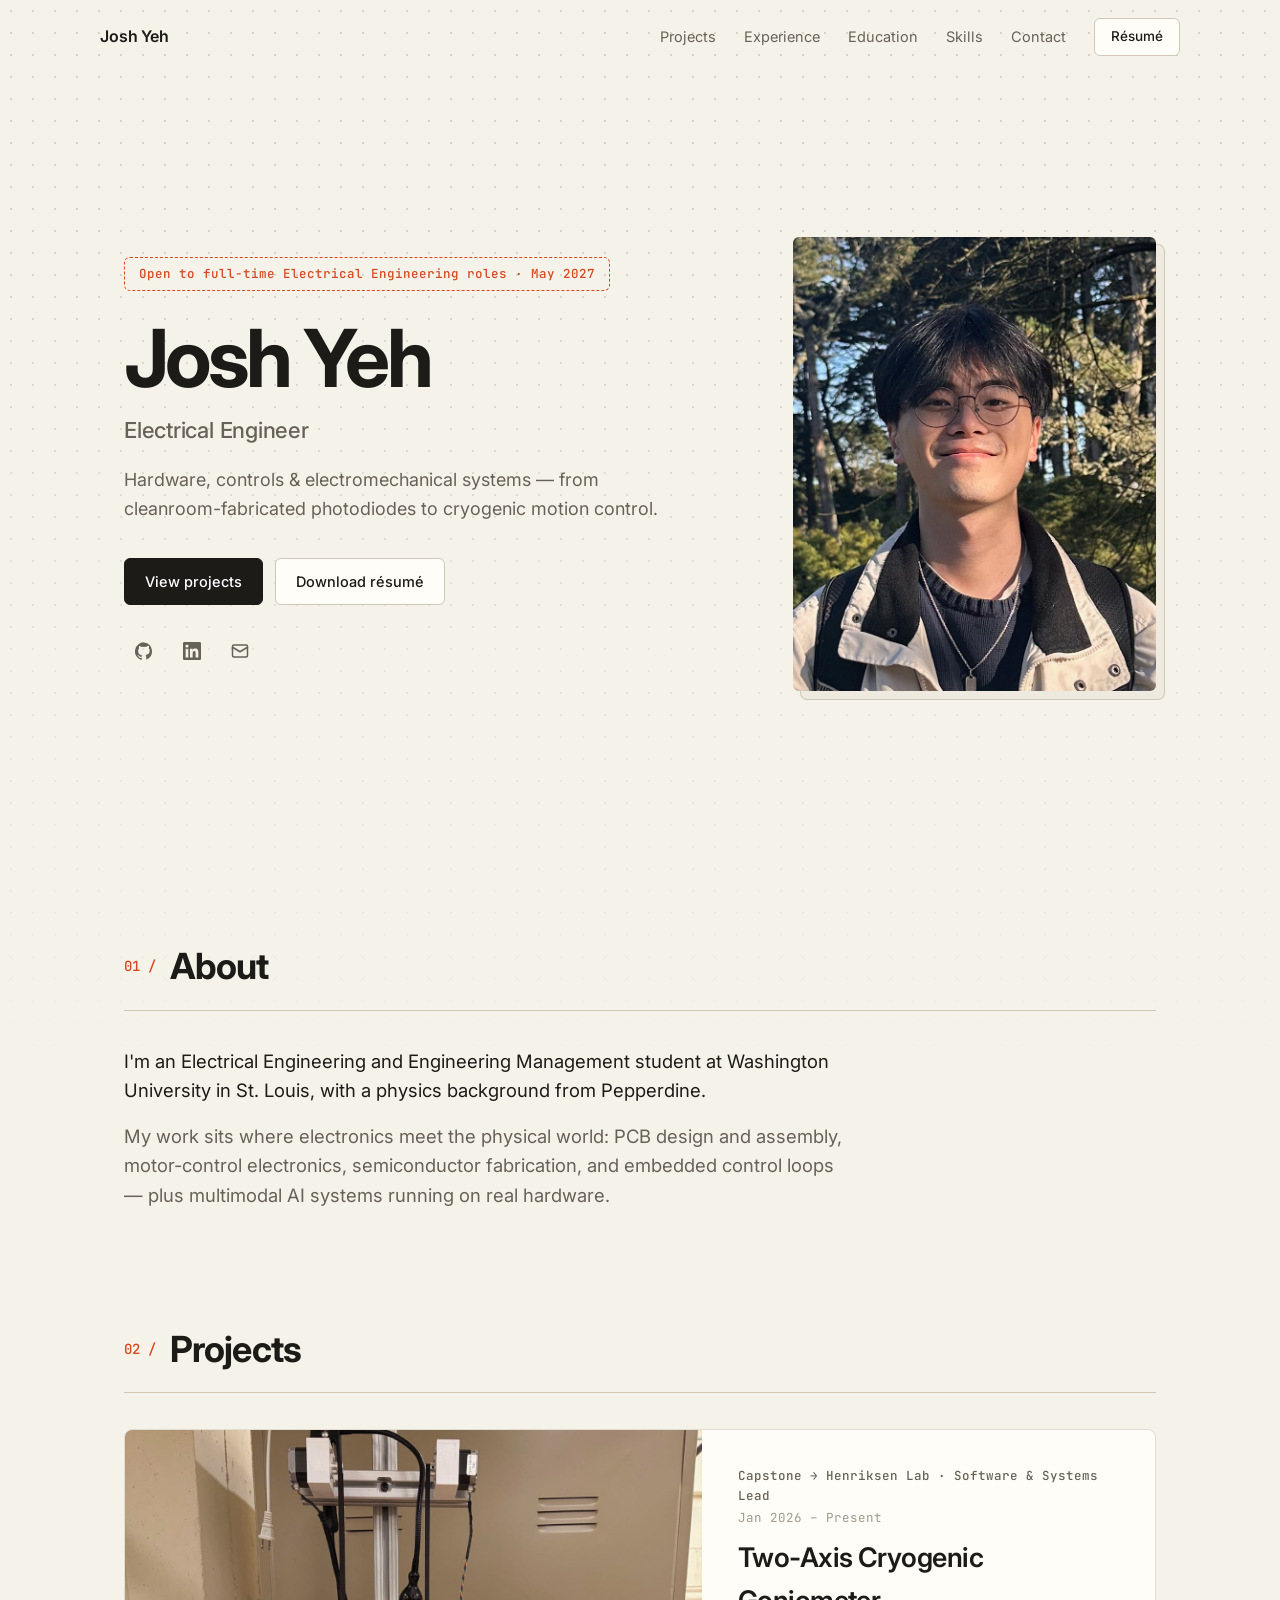
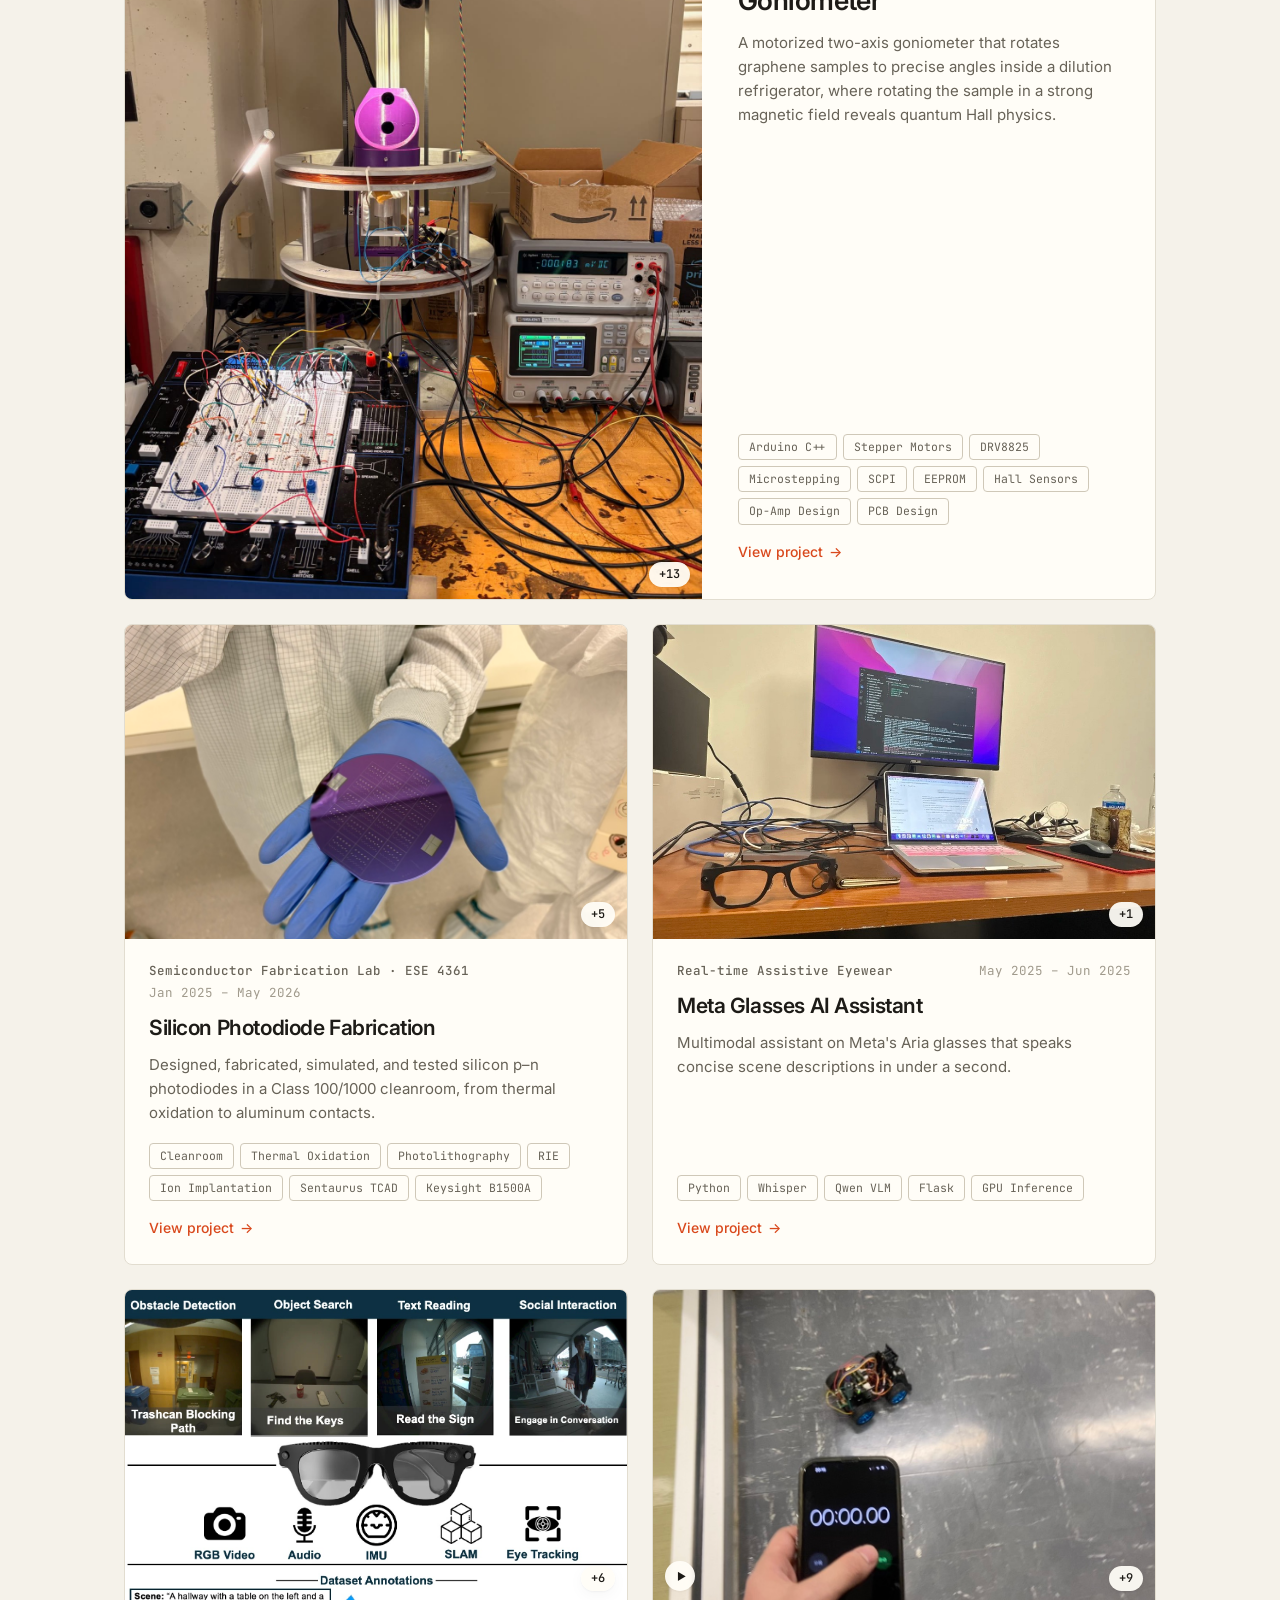
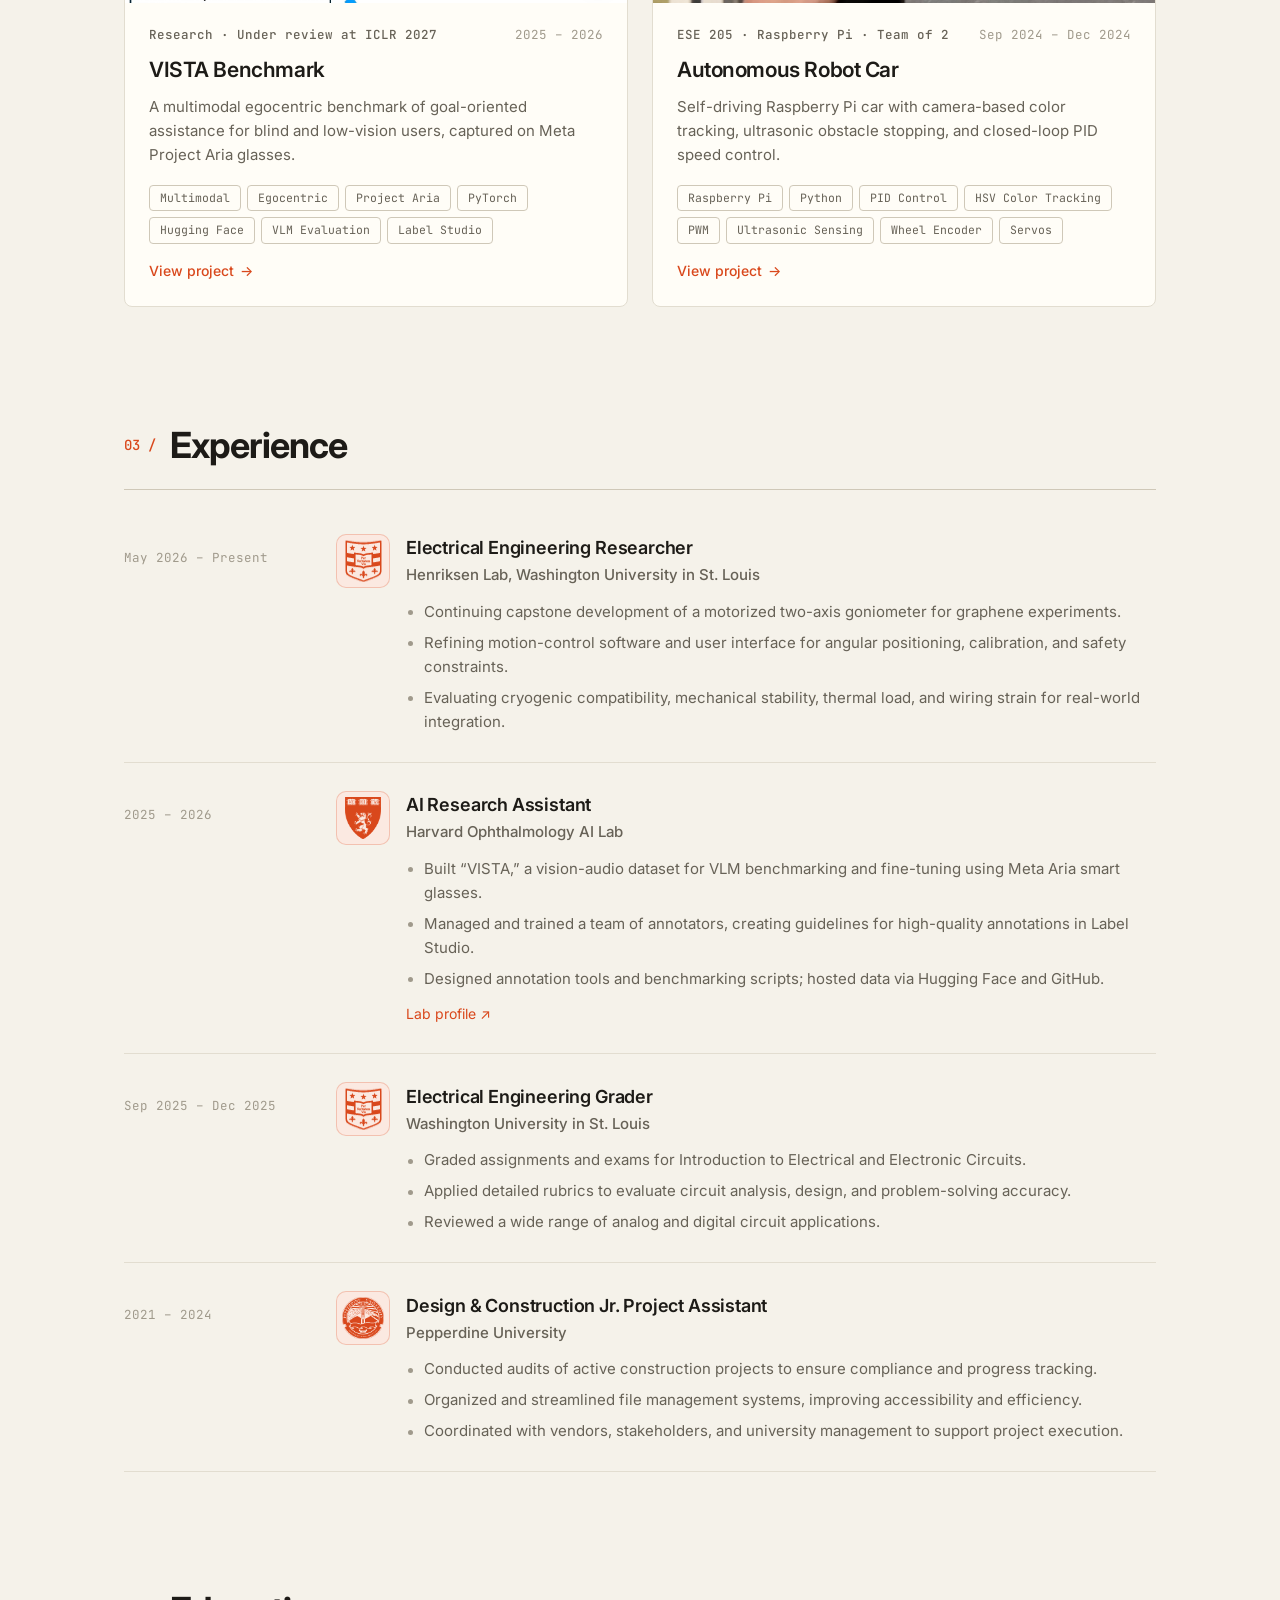
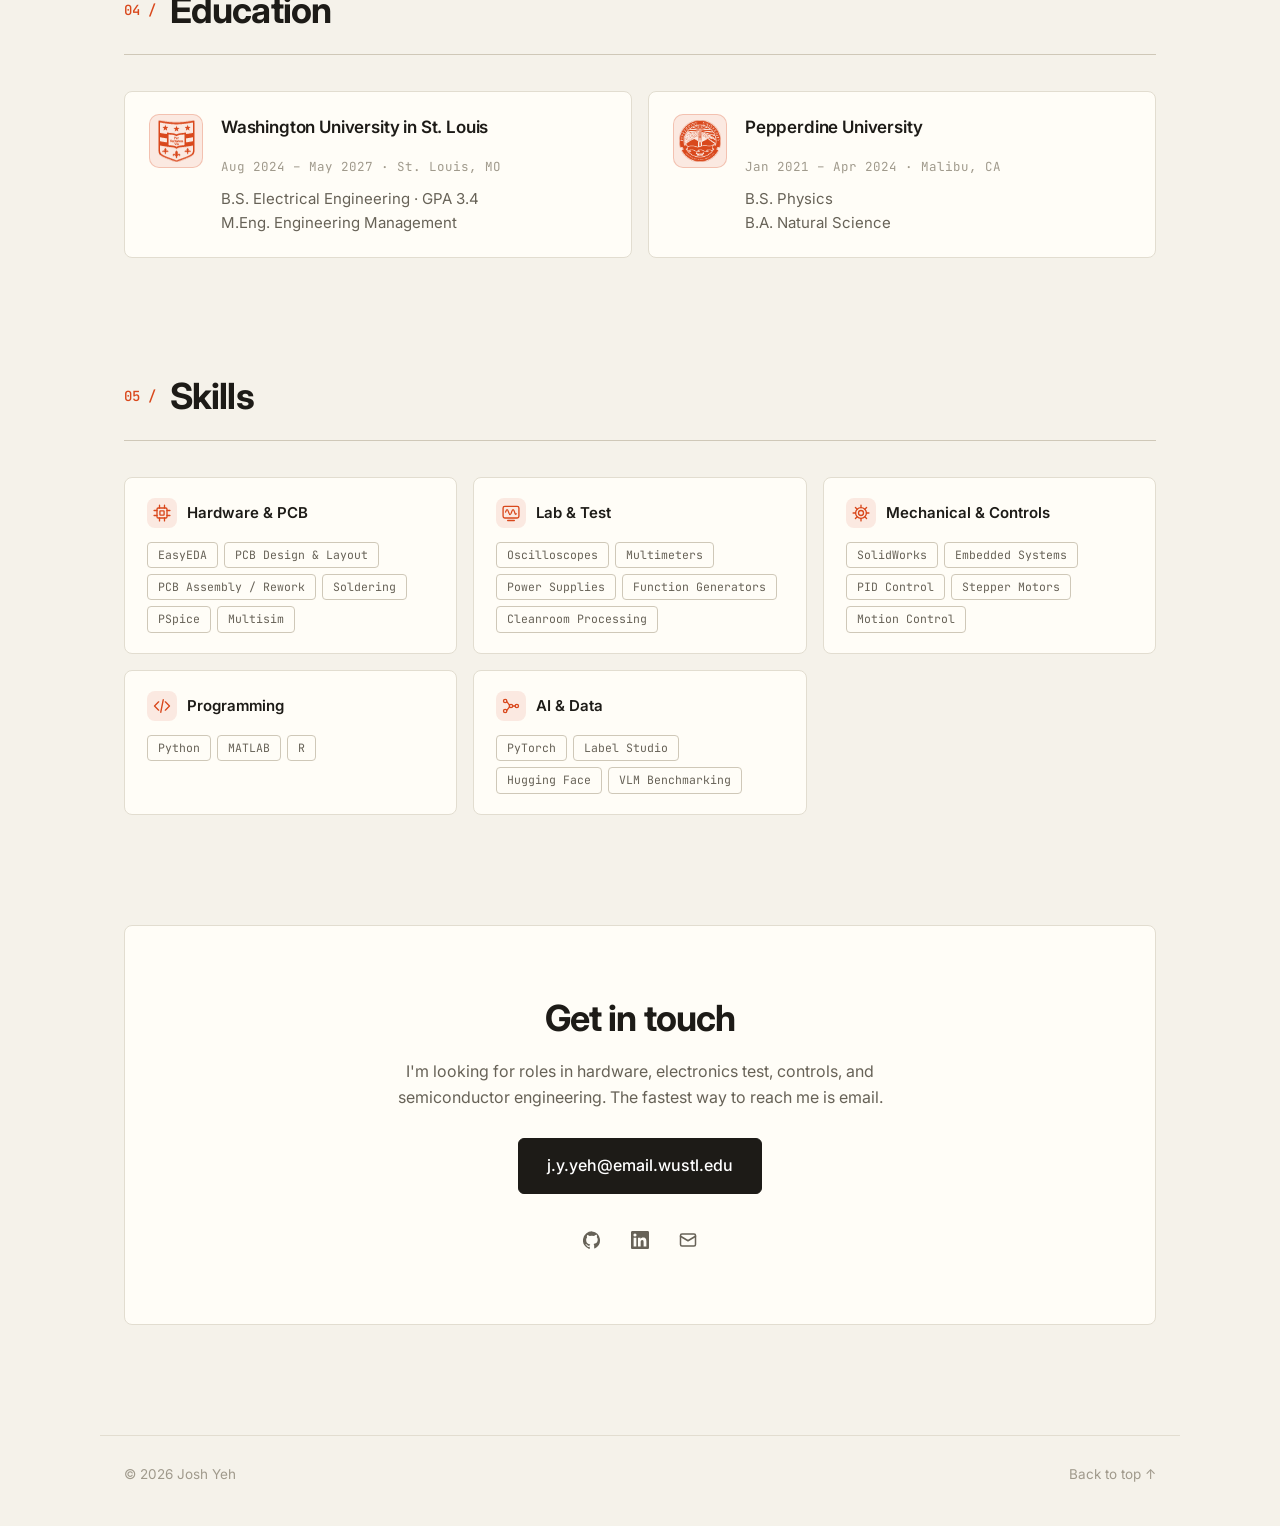
==== index.html @ 66f96932 "Use real university logos recolored to theme; Education above Skills Co-Authored-By: Claude Opus 5.5" ====
<!DOCTYPE html>
<html lang="en">
<head>
  <meta charset="UTF-8" />
  <meta name="viewport" content="width=device-width, initial-scale=1.0" />
  <title>Josh Yeh — Electrical Engineer</title>
  <meta name="description" content="Portfolio of Josh Yeh, Electrical Engineering student at WashU — PCB design, motion control, semiconductor fabrication, and embedded systems." />
  <meta property="og:title" content="Josh Yeh — Electrical Engineer" />
  <meta property="og:description" content="Hardware, controls & electromechanical systems portfolio." />
  <meta property="og:type" content="website" />
  <link rel="icon" href="data:image/svg+xml,<svg xmlns='http://www.w3.org/2000/svg' viewBox='0 0 32 32'><circle cx='16' cy='16' r='16' fill='%23d9481c'/><text x='16' y='21' font-family='Helvetica,Arial,sans-serif' font-size='13' font-weight='700' fill='white' text-anchor='middle'>JY</text></svg>" />
  <link rel="preconnect" href="https://fonts.googleapis.com" />
  <link rel="preconnect" href="https://fonts.gstatic.com" crossorigin />
  <link href="https://fonts.googleapis.com/css2?family=Inter:wght@400;500;600;700&family=JetBrains+Mono:wght@400;500&display=swap" rel="stylesheet" />
  <link rel="stylesheet" href="styles.css" />
  <link rel="stylesheet" href="themes.css" />
</head>
<body>
  <header class="nav" id="nav">
    <a href="#top" class="nav-logo">Josh Yeh</a>
    <nav class="nav-links">
      <a href="#projects">Projects</a>
      <a href="#experience">Experience</a>
      <a href="#education">Education</a>
      <a href="#skills">Skills</a>
      <a href="#contact">Contact</a>
      <a class="btn btn-sm" id="nav-resume" href="#" target="_blank" rel="noopener">Résumé</a>
    </nav>
  </header>

  <main id="top">
    <!-- HERO -->
    <section class="hero">
      <div class="hero-text reveal">
        <p class="eyebrow">Open to full-time Electrical Engineering roles · May 2027</p>
        <h1 id="hero-name"></h1>
        <p class="hero-role" id="hero-role"></p>
        <p class="hero-tagline" id="hero-tagline"></p>
        <div class="hero-cta">
          <a href="#projects" class="btn btn-primary">View projects</a>
          <a href="#" class="btn" id="hero-resume" target="_blank" rel="noopener">Download résumé</a>
        </div>
        <div class="hero-social" id="hero-social"></div>
      </div>
      <div class="hero-visual reveal">
        <div class="photo-frame" id="photo-frame"></div>
      </div>
    </section>

    <!-- ABOUT -->
    <section class="section" id="about">
      <div class="section-head reveal">
        <h2>About</h2>
      </div>
      <div class="about-body reveal" id="about-body"></div>
    </section>

    <!-- PROJECTS -->
    <section class="section" id="projects">
      <div class="section-head reveal">
        <h2>Projects</h2>
      </div>
      <div class="project-grid" id="project-grid"></div>
    </section>

    <!-- EXPERIENCE -->
    <section class="section" id="experience">
      <div class="section-head reveal">
        <h2>Experience</h2>
      </div>
      <ol class="timeline" id="timeline"></ol>
    </section>

    <!-- EDUCATION -->
    <section class="section" id="education">
      <div class="section-head reveal">
        <h2>Education</h2>
      </div>
      <div class="edu" id="edu"></div>
    </section>

    <!-- SKILLS -->
    <section class="section" id="skills">
      <div class="section-head reveal">
        <h2>Skills</h2>
      </div>
      <div class="skills-grid" id="skills-grid"></div>
    </section>

    <!-- CONTACT -->
    <section class="section contact" id="contact">
      <div class="contact-card reveal">
        <h2>Get in touch</h2>
        <p>I'm looking for roles in hardware, electronics test, controls, and semiconductor engineering. The fastest way to reach me is email.</p>
        <a class="btn btn-primary btn-lg" id="contact-email" href="#"></a>
        <div class="hero-social center" id="contact-social"></div>
      </div>
    </section>
  </main>

  <footer class="footer">
    <span>© <span id="year"></span> Josh Yeh</span>
    <a href="#top">Back to top ↑</a>
  </footer>

  <script src="data.js"></script>
  <script src="common.js"></script>
  <script src="main.js"></script>
</body>
</html>
---- styles.css ----
:root {
  --bg: #fafaf9;
  --surface: #ffffff;
  --surface-2: #f4f4f3;
  --border: #e7e5e4;
  --border-strong: #d6d3d1;
  --text: #1c1917;
  --muted: #6b6560;
  --faint: #a8a29e;
  --accent: #1d4ed8;
  --accent-soft: #eef2ff;
  --radius: 16px;
  --maxw: 1080px;
  --shadow: 0 1px 2px rgba(28, 25, 23, 0.04), 0 4px 16px rgba(28, 25, 23, 0.04);
  --shadow-lg: 0 2px 4px rgba(28, 25, 23, 0.04), 0 16px 40px rgba(28, 25, 23, 0.08);
  --sans: "Inter", system-ui, -apple-system, "Segoe UI", Roboto, sans-serif;
  --mono: "JetBrains Mono", ui-monospace, SFMono-Regular, Menlo, monospace;
  --nav-bg: rgba(250, 250, 249, 0.85);
  --chip-bg: rgba(255, 255, 255, 0.92);
  --chip-hover: #fff;
  --primary-bg: var(--text);
  --primary-text: #fff;
  --primary-hover: #000;
}

* { box-sizing: border-box; margin: 0; padding: 0; }
html { scroll-behavior: smooth; scroll-padding-top: 80px; }
body {
  font-family: var(--sans);
  background: var(--bg);
  color: var(--text);
  line-height: 1.6;
  -webkit-font-smoothing: antialiased;
  overflow-x: hidden;
}
a { color: inherit; text-decoration: none; }
img, video { display: block; max-width: 100%; }

/* ---------- nav ---------- */
.nav {
  position: fixed; top: 0; left: 0; right: 0; z-index: 50;
  display: flex; align-items: center; justify-content: space-between;
  padding: 18px max(24px, calc((100vw - var(--maxw)) / 2));
  transition: background .3s, border-color .3s, padding .3s;
  border-bottom: 1px solid transparent;
}
.nav.scrolled {
  background: var(--nav-bg);
  backdrop-filter: saturate(180%) blur(12px);
  -webkit-backdrop-filter: saturate(180%) blur(12px);
  border-bottom-color: var(--border);
  padding-top: 12px; padding-bottom: 12px;
}
.nav-logo { font-weight: 600; font-size: 16px; letter-spacing: -0.01em; }
.nav-links { display: flex; align-items: center; gap: 28px; font-size: 14.5px; }
.nav-links a:not(.btn) { color: var(--muted); transition: color .2s; }
.nav-links a:not(.btn):hover { color: var(--text); }

/* ---------- buttons ---------- */
.btn {
  display: inline-flex; align-items: center; gap: 8px;
  padding: 11px 20px; border-radius: 999px;
  border: 1px solid var(--border-strong); background: var(--surface);
  font-size: 14.5px; font-weight: 500;
  transition: background .2s, border-color .2s, color .2s, box-shadow .2s;
}
.btn:hover { border-color: var(--text); }
.btn-primary { background: var(--primary-bg); color: var(--primary-text); border-color: var(--primary-bg); }
.btn-primary:hover { background: var(--primary-hover); border-color: var(--primary-hover); box-shadow: var(--shadow); }
.btn-sm { padding: 7px 16px; font-size: 13.5px; }
.btn-lg { padding: 14px 28px; font-size: 16px; }

/* ---------- layout ---------- */
main { max-width: var(--maxw); margin: 0 auto; padding: 0 24px; }
.section { padding: 110px 0 0; }
.section-head { margin-bottom: 36px; }
h2 { font-size: clamp(28px, 3.6vw, 36px); letter-spacing: -0.025em; font-weight: 700; }

/* ---------- hero ---------- */
.hero {
  min-height: 92vh; display: grid; grid-template-columns: 1.25fr 0.75fr;
  align-items: center; gap: 64px; padding-top: 100px;
}
.eyebrow {
  display: inline-block; font-size: 13.5px; font-weight: 500; color: var(--accent);
  background: var(--accent-soft); padding: 6px 14px; border-radius: 999px; margin-bottom: 26px;
}
.hero h1 { font-size: clamp(48px, 7.5vw, 80px); line-height: 1.02; letter-spacing: -0.045em; font-weight: 700; }
.hero-role { margin-top: 14px; font-size: 22px; font-weight: 500; color: var(--muted); letter-spacing: -0.01em; }
.hero-tagline { margin-top: 18px; font-size: 18px; color: var(--muted); max-width: 540px; }
.hero-cta { display: flex; flex-wrap: wrap; gap: 12px; margin-top: 34px; }
.hero-social { display: flex; gap: 8px; margin-top: 26px; }
.hero-social.center { justify-content: center; }
.icon-link {
  display: grid; place-items: center; width: 40px; height: 40px;
  border-radius: 50%; color: var(--muted); transition: color .2s, background .2s;
}
.icon-link:hover { color: var(--text); background: var(--surface-2); }
.icon-link svg { width: 18px; height: 18px; }

.hero-visual { position: relative; }
.photo-frame {
  aspect-ratio: 4 / 5; border-radius: 24px; overflow: hidden;
  background: var(--surface-2); box-shadow: var(--shadow-lg);
  display: grid; place-items: center;
}
.photo-frame img { width: 100%; height: 100%; object-fit: cover; object-position: 48% 35%; }
.photo-frame .initials { font-size: 72px; font-weight: 700; color: var(--faint); letter-spacing: -0.04em; }

/* ---------- about ---------- */
.about-body { display: grid; gap: 16px; max-width: 720px; font-size: 18.5px; color: var(--muted); }
.about-body p:first-child { color: var(--text); }

/* ---------- projects ---------- */
.project-grid { display: grid; grid-template-columns: repeat(2, 1fr); gap: 24px; }
.project-card {
  position: relative; display: flex; flex-direction: column;
  background: var(--surface); border: 1px solid var(--border); border-radius: var(--radius);
  overflow: hidden; cursor: pointer;
  transition: transform .35s cubic-bezier(.2,.8,.2,1), box-shadow .35s, border-color .3s;
}
.project-card:hover { transform: translateY(-3px); box-shadow: var(--shadow-lg); border-color: var(--border-strong); }
.project-card:focus-visible { outline: 2px solid var(--accent); outline-offset: 3px; }
.project-cover { position: relative; aspect-ratio: 16/10; overflow: hidden; background: var(--surface-2); }
.project-cover img, .project-cover video { width: 100%; height: 100%; object-fit: cover; transition: transform .7s cubic-bezier(.2,.8,.2,1); }
.project-card:hover .project-cover img, .project-card:hover .project-cover video { transform: scale(1.03); }
.project-cover img.fit-top { object-position: top; }
.project-cover img.fit-contain { object-fit: contain; background: #fff; padding: 4%; }
.project-cover .media-count {
  position: absolute; right: 12px; bottom: 12px; font-size: 12px; font-weight: 500; padding: 3px 10px;
  border-radius: 999px; background: var(--chip-bg); color: var(--text); box-shadow: var(--shadow);
}
.play-badge {
  position: absolute; left: 12px; bottom: 12px; width: 30px; height: 30px; border-radius: 50%;
  display: grid; place-items: center; font-size: 10px; padding-left: 2px; color: var(--text);
  background: var(--chip-bg); box-shadow: var(--shadow);
}
.placeholder { width: 100%; height: 100%; display: grid; place-items: center; background: var(--surface-2); }
.placeholder svg { width: 40%; height: auto; color: var(--faint); }
.project-info { padding: 22px 24px 24px; display: flex; flex-direction: column; gap: 8px; flex: 1; }
.project-meta { display: flex; flex-wrap: wrap; justify-content: space-between; gap: 2px 12px; font-size: 13px; color: var(--faint); }
.project-meta span:last-child { white-space: nowrap; }
.project-card.featured .project-meta { flex-direction: column; }
.project-meta .sub { color: var(--muted); font-weight: 500; }
.project-info h3 { font-size: 21px; letter-spacing: -0.02em; font-weight: 600; }
.project-info p { color: var(--muted); font-size: 15px; }
.tags { display: flex; flex-wrap: wrap; gap: 6px; margin-top: auto; padding-top: 10px; }
.tag { font-size: 12.5px; padding: 3px 10px; border-radius: 999px; color: var(--muted); background: var(--surface-2); }
.project-more { font-size: 14px; font-weight: 500; color: var(--accent); display: inline-flex; align-items: center; gap: 6px; margin-top: 8px; }
.project-more span { transition: transform .2s; }
.project-card:hover .project-more span { transform: translateX(3px); }

.project-card.featured { grid-column: 1 / -1; flex-direction: row; }
.project-card.featured .project-cover { flex: 0 0 56%; aspect-ratio: auto; min-height: 360px; }
.project-card.featured .project-info { justify-content: center; padding: 36px; }
.project-card.featured h3 { font-size: 27px; }

/* ---------- experience ---------- */
.timeline { list-style: none; border-top: 1px solid var(--border); }
.tl-item { border-bottom: 1px solid var(--border); }
.tl-card { padding: 28px 0; display: grid; grid-template-columns: 180px 1fr; column-gap: 32px; }
.tl-date { font-size: 14px; color: var(--faint); padding-top: 14px; }
.tl-title { display: flex; align-items: center; gap: 16px; }
.tl-title h3 { font-size: 18px; font-weight: 600; letter-spacing: -0.01em; }
.tl-org { color: var(--muted); font-size: 15px; font-weight: 500; }
.tl-body > ul { margin-left: 70px; }
.tl-body > .tl-links { margin-left: 70px; }
.tl-card ul, .bullets { list-style: none; margin-top: 12px; display: grid; gap: 7px; }
.tl-card li, .bullets li { position: relative; padding-left: 18px; color: var(--muted); font-size: 15px; }
.tl-card li::before, .bullets li::before {
  content: ""; position: absolute; left: 2px; top: 0.7em; width: 5px; height: 5px; border-radius: 50%; background: var(--faint);
}
.tl-links { display: flex; flex-wrap: wrap; gap: 14px; margin-top: 12px; font-size: 14px; }
.tl-links a { color: var(--accent); }
.tl-links a:hover { text-decoration: underline; }

/* ---------- skills + education ---------- */
.skills-grid { display: grid; grid-template-columns: repeat(auto-fill, minmax(300px, 1fr)); gap: 16px; }
.skill-group { background: var(--surface); border: 1px solid var(--border); border-radius: var(--radius); padding: 20px 22px; }
.skill-group h4 { display: flex; align-items: center; gap: 10px; font-size: 15px; font-weight: 600; margin-bottom: 14px; }
.skill-icon { width: 30px; height: 30px; padding: 5px; flex: none; color: var(--accent); background: var(--accent-soft); border-radius: 8px; }
.skill-group .tags { padding-top: 0; }
.edu { display: grid; grid-template-columns: repeat(2, 1fr); gap: 16px; }
.edu-card { display: flex; gap: 18px; align-items: flex-start; background: var(--surface); border: 1px solid var(--border); border-radius: var(--radius); padding: 22px 24px; }
.org-mark {
  flex: none; width: 54px; height: 54px; display: grid; place-items: center; border-radius: 10px;
  font-family: var(--mono); font-size: 15px; font-weight: 500; letter-spacing: 0.02em;
  color: var(--accent); background: var(--accent-soft); border: 1px solid rgba(217, 72, 28, 0.25);
}
.org-mark.has-logo span {
  width: 80%; height: 80%; background: var(--accent);
  -webkit-mask-repeat: no-repeat; mask-repeat: no-repeat;
  -webkit-mask-position: center; mask-position: center;
  -webkit-mask-size: contain; mask-size: contain;
}
.edu-card h3 { font-size: 17px; font-weight: 600; letter-spacing: -0.01em; }
.edu-card .tl-date { display: block; margin: 2px 0 10px; }
.edu-card p { color: var(--muted); font-size: 15px; }

/* ---------- contact ---------- */
.contact { padding-bottom: 110px; }
.contact-card { text-align: center; background: var(--surface); border: 1px solid var(--border); border-radius: 24px; padding: 64px 32px; }
.contact-card h2 { margin-bottom: 12px; }
.contact-card p { color: var(--muted); max-width: 500px; margin: 0 auto 28px; }

.footer {
  max-width: var(--maxw); margin: 0 auto; padding: 28px 24px 40px;
  display: flex; justify-content: space-between; flex-wrap: wrap; gap: 8px;
  color: var(--faint); font-size: 13.5px; border-top: 1px solid var(--border);
}
.footer a:hover { color: var(--text); }

/* ---------- project page ---------- */
.pp { max-width: 920px; margin: 0 auto; padding: 110px 0 40px; }
.pp-back { display: inline-block; font-size: 14.5px; color: var(--muted); margin-bottom: 28px; transition: color .2s; }
.pp-back:hover { color: var(--text); }
.pp-header { max-width: 760px; }
.pp-header .project-meta { justify-content: flex-start; gap: 4px 14px; }
.pp-header .project-meta .sub::after { content: "·"; margin-left: 14px; color: var(--faint); }
.pp h1 { font-size: clamp(36px, 5.5vw, 56px); line-height: 1.05; letter-spacing: -0.04em; font-weight: 700; margin: 10px 0 16px; }
.pp-summary { font-size: 20px; line-height: 1.5; color: var(--muted); }
.pp-header .tags { margin-top: 20px; padding-top: 0; }

.pp-hero { margin-top: 40px; border-radius: var(--radius); overflow: hidden; background: var(--surface-2); border: 1px solid var(--border); }
.pp-hero img, .pp-hero video { width: 100%; max-height: 72vh; object-fit: contain; margin: 0 auto; background: var(--surface-2); }
.pp-hero video { background: #000; }
.pp-hero iframe { width: 100%; aspect-ratio: 16/9; border: 0; display: block; }
.pp-hero-btn { display: block; width: 100%; border: 0; padding: 0; background: none; cursor: zoom-in; }
.pp-hero-caption { font-size: 14px; color: var(--faint); margin-top: 10px; }

.pp > .highlights { margin-top: 36px; }

.pp-block { margin-top: 64px; }
.pp-block-head { display: flex; align-items: baseline; flex-wrap: wrap; gap: 4px 16px; padding-bottom: 14px; margin-bottom: 20px; border-bottom: 1px solid var(--border); }
.pp-block-head h2 { font-size: 24px; letter-spacing: -0.02em; font-weight: 600; }
.pp-text { font-size: 17.5px; line-height: 1.7; color: var(--text); max-width: 760px; }
.pp .bullets { gap: 12px; margin-top: 0; }
.pp .bullets li { font-size: 16.5px; line-height: 1.65; color: var(--text); padding-left: 22px; }
.pp .bullets li::before { top: 0.72em; width: 6px; height: 6px; background: var(--accent); }
.pp-sub .highlights { margin: 22px 0 26px; }
.pp-links { display: flex; gap: 10px; flex-wrap: wrap; margin-top: 24px; }

.pp-gallery { display: grid; grid-template-columns: repeat(auto-fill, minmax(260px, 1fr)); gap: 28px 20px; }
.pp-tile { margin: 0; }
.pp-tile-media {
  position: relative; display: block; width: 100%; aspect-ratio: 4/3; padding: 0; border: 1px solid var(--border);
  border-radius: 12px; overflow: hidden; background: var(--surface-2); cursor: zoom-in;
}
.pp-tile-media img, .pp-tile-media video { width: 100%; height: 100%; object-fit: cover; transition: transform .5s cubic-bezier(.2,.8,.2,1); }
.pp-tile-media.is-diagram img { object-fit: contain; background: #fff; padding: 6%; }
.pp-tile-media:hover img, .pp-tile-media:hover video { transform: scale(1.03); }
.pp-tile-media:focus-visible { outline: 2px solid var(--accent); outline-offset: 3px; }
.pp-tile figcaption { font-size: 14px; line-height: 1.5; color: var(--muted); margin-top: 10px; }

.pp-pager { display: grid; grid-template-columns: 1fr 1fr; gap: 16px; margin-top: 80px; }
.pp-pager a { display: flex; flex-direction: column; gap: 4px; padding: 20px 22px; border: 1px solid var(--border); border-radius: var(--radius); background: var(--surface); transition: border-color .2s, box-shadow .2s; }
.pp-pager a:hover { border-color: var(--border-strong); box-shadow: var(--shadow); }
.pp-pager a.next { text-align: right; }
.pp-pager span { font-size: 13.5px; color: var(--faint); }
.pp-pager strong { font-size: 17px; font-weight: 600; letter-spacing: -0.01em; }

/* ---------- lightbox ---------- */
.lightbox {
  position: fixed; inset: 0; z-index: 100; display: grid; grid-template-columns: 72px 1fr 72px; align-items: center;
  background: rgba(10, 10, 12, 0.94); visibility: hidden; opacity: 0; transition: opacity .2s, visibility .2s;
}
.lightbox.open { visibility: visible; opacity: 1; }
.lb-figure { margin: 0; height: 100vh; display: flex; flex-direction: column; justify-content: center; padding: 56px 0 24px; min-width: 0; }
.lb-stage { flex: 1; min-height: 0; display: grid; place-items: center; }
.lb-stage img, .lb-stage video { max-width: 100%; max-height: 100%; object-fit: contain; border-radius: 6px; }
.lb-stage img.is-diagram { background: #fff; padding: 2%; }
.lb-stage iframe { width: min(100%, 1280px); aspect-ratio: 16/9; border: 0; }
.lb-caption { display: flex; gap: 16px; justify-content: center; align-items: baseline; color: #d6d6db; font-size: 15px; line-height: 1.5; text-align: center; padding: 16px 12px 0; max-width: 900px; margin: 0 auto; }
#lb-count { color: #8a8a93; font-variant-numeric: tabular-nums; white-space: nowrap; }
.lb-close, .lb-nav { border: 0; background: rgba(255,255,255,0.1); color: #fff; cursor: pointer; border-radius: 50%; transition: background .2s; }
.lb-close:hover, .lb-nav:hover { background: rgba(255,255,255,0.2); }
.lb-close { position: absolute; top: 16px; right: 16px; width: 42px; height: 42px; font-size: 26px; line-height: 1; z-index: 2; }
.lb-nav { width: 48px; height: 48px; font-size: 26px; line-height: 1; justify-self: center; }
.lightbox.single .lb-nav { visibility: hidden; }

.highlights { display: grid; grid-template-columns: repeat(auto-fit, minmax(170px, 1fr)); gap: 12px; }
.hl { border-radius: 12px; padding: 16px 18px; background: var(--surface); border: 1px solid var(--border); }
.hl-value { font-size: 26px; font-weight: 700; letter-spacing: -0.025em; }
.hl-label { font-size: 13.5px; color: var(--muted); margin-top: 2px; line-height: 1.4; }

.table-wrap { margin-top: 28px; overflow-x: auto; border: 1px solid var(--border); border-radius: 12px; background: var(--surface); }
.table-wrap table { width: 100%; border-collapse: collapse; font-size: 15px; }
.table-wrap caption { caption-side: top; text-align: left; padding: 14px 18px 4px; font-size: 13.5px; color: var(--muted); }
.table-wrap th, .table-wrap td { padding: 11px 18px; text-align: right; white-space: nowrap; }
.table-wrap th:first-child, .table-wrap td:first-child { text-align: left; }
.table-wrap th { font-size: 13px; font-weight: 500; color: var(--muted); border-bottom: 1px solid var(--border); }
.table-wrap tbody tr + tr td { border-top: 1px solid var(--border); }
.table-wrap td { font-variant-numeric: tabular-nums; }

.sub-meta { font-size: 13.5px; color: var(--faint); }

/* ---------- reveal ---------- */
.reveal { opacity: 0; transform: translateY(16px); transition: opacity .7s cubic-bezier(.2,.8,.2,1), transform .7s cubic-bezier(.2,.8,.2,1); }
.reveal.in { opacity: 1; transform: none; }
@media (prefers-reduced-motion: reduce) {
  .reveal { opacity: 1; transform: none; transition: none; }
  * { animation: none !important; transition: none !important; }
}

/* ---------- responsive ---------- */
@media (max-width: 900px) {
  .hero { grid-template-columns: 1fr; min-height: auto; padding-top: 120px; gap: 32px; }
  .hero-visual { max-width: 280px; width: 100%; order: -1; }
  .project-grid, .edu { grid-template-columns: 1fr; }
  .project-card.featured { flex-direction: column; }
  .project-card.featured .project-cover { flex: none; aspect-ratio: 16/10; min-height: 0; }
  .project-card.featured .project-info { padding: 22px 24px 24px; }
  .section { padding-top: 88px; }
}
@media (max-width: 640px) {
  .nav-links a:not(.btn) { display: none; }
  .tl-card { grid-template-columns: 1fr; }
  .tl-date { padding-top: 0; margin-bottom: 10px; }
  .tl-body > ul, .tl-body > .tl-links { margin-left: 0; }
  .pp { padding-top: 90px; }
  .pp-summary { font-size: 18px; }
  .pp-gallery { grid-template-columns: 1fr; }
  .pp-pager { grid-template-columns: 1fr; }
  .pp-pager a.next { text-align: left; }
  .lightbox { grid-template-columns: 1fr; }
  .lb-nav { position: absolute; bottom: 20px; }
  .lb-nav.prev { left: calc(50% - 60px); } .lb-nav.next { right: calc(50% - 60px); }
  .lb-figure { padding: 60px 12px 88px; }
}
---- themes.css ----
/* =========================================================================
   "Lab Notebook" design layer, applied on top of styles.css.
   Warm paper, a faint dot grid, a signal-orange accent, and mono labels.
   ========================================================================= */

:root {
  --bg: #f5f2ea;
  --surface: #fffdf7;
  --surface-2: #eeeae0;
  --border: #e2ddd0;
  --border-strong: #cfc8b8;
  --text: #1d1b17;
  --muted: #676257;
  --faint: #a09a8c;
  --accent: #d9481c;
  --accent-soft: #fbe9e1;
  --nav-bg: rgba(245, 242, 234, 0.88);
  --chip-bg: rgba(255, 253, 247, 0.94);
  --chip-hover: #fffdf7;
}

/* Mono for small labels only */
.eyebrow,
.project-meta,
.tl-date,
.sub-meta,
.table-wrap caption,
.table-wrap th,
.media-count,
.pp-back,
.pp-pager span,
#lb-count { font-family: var(--mono); letter-spacing: 0; }
.project-meta, .tl-date { font-size: 12.5px; }
.eyebrow { font-size: 12.5px; background: transparent; border: 1px dashed var(--accent); border-radius: 6px; }
.tag { font-family: var(--mono); font-size: 11.5px; border-radius: 4px; background: transparent; border: 1px solid var(--border-strong); }

/* Dot grid behind the top of each page, fading out */
body::before {
  content: ""; position: absolute; inset: 0 0 auto 0; height: 1100px; z-index: -1; pointer-events: none;
  background-image: radial-gradient(rgba(29, 27, 23, 0.14) 1px, transparent 1.2px);
  background-size: 22px 22px;
  -webkit-mask-image: linear-gradient(black 25%, transparent);
  mask-image: linear-gradient(black 25%, transparent);
}

/* Numbered section headings on the home page */
main { counter-reset: sec; }
.section-head { display: flex; align-items: baseline; gap: 14px; border-bottom: 1px solid var(--border-strong); padding-bottom: 14px; }
.section-head h2::before {
  counter-increment: sec; content: "0" counter(sec) " /";
  font-family: var(--mono); font-size: 14px; font-weight: 500; color: var(--accent); letter-spacing: 0; margin-right: 14px; vertical-align: 8px;
}
.pp-block-head { border-bottom-color: var(--border-strong); }

/* Sharper corners and "printed" offset shadows */
.photo-frame { border-radius: 6px; box-shadow: 8px 8px 0 var(--surface-2), 8px 8px 0 1px var(--border-strong); }
.project-card, .skill-group, .edu-card, .contact-card, .pp-hero, .pp-pager a, .table-wrap { border-radius: 8px; }
.pp-tile-media, .hl { border-radius: 6px; }
.btn { border-radius: 6px; }
.project-card:hover { border-color: var(--text); box-shadow: 5px 5px 0 var(--border-strong); transform: translate(-2px, -2px); }
.pp-pager a:hover { border-color: var(--text); box-shadow: 4px 4px 0 var(--border-strong); }
.pp-tile-media:hover { border-color: var(--text); }

/* Section headings already have an underline, so drop the list's top border */
.timeline { border-top: 0; }
.tl-item:first-child .tl-card { padding-top: 8px; }
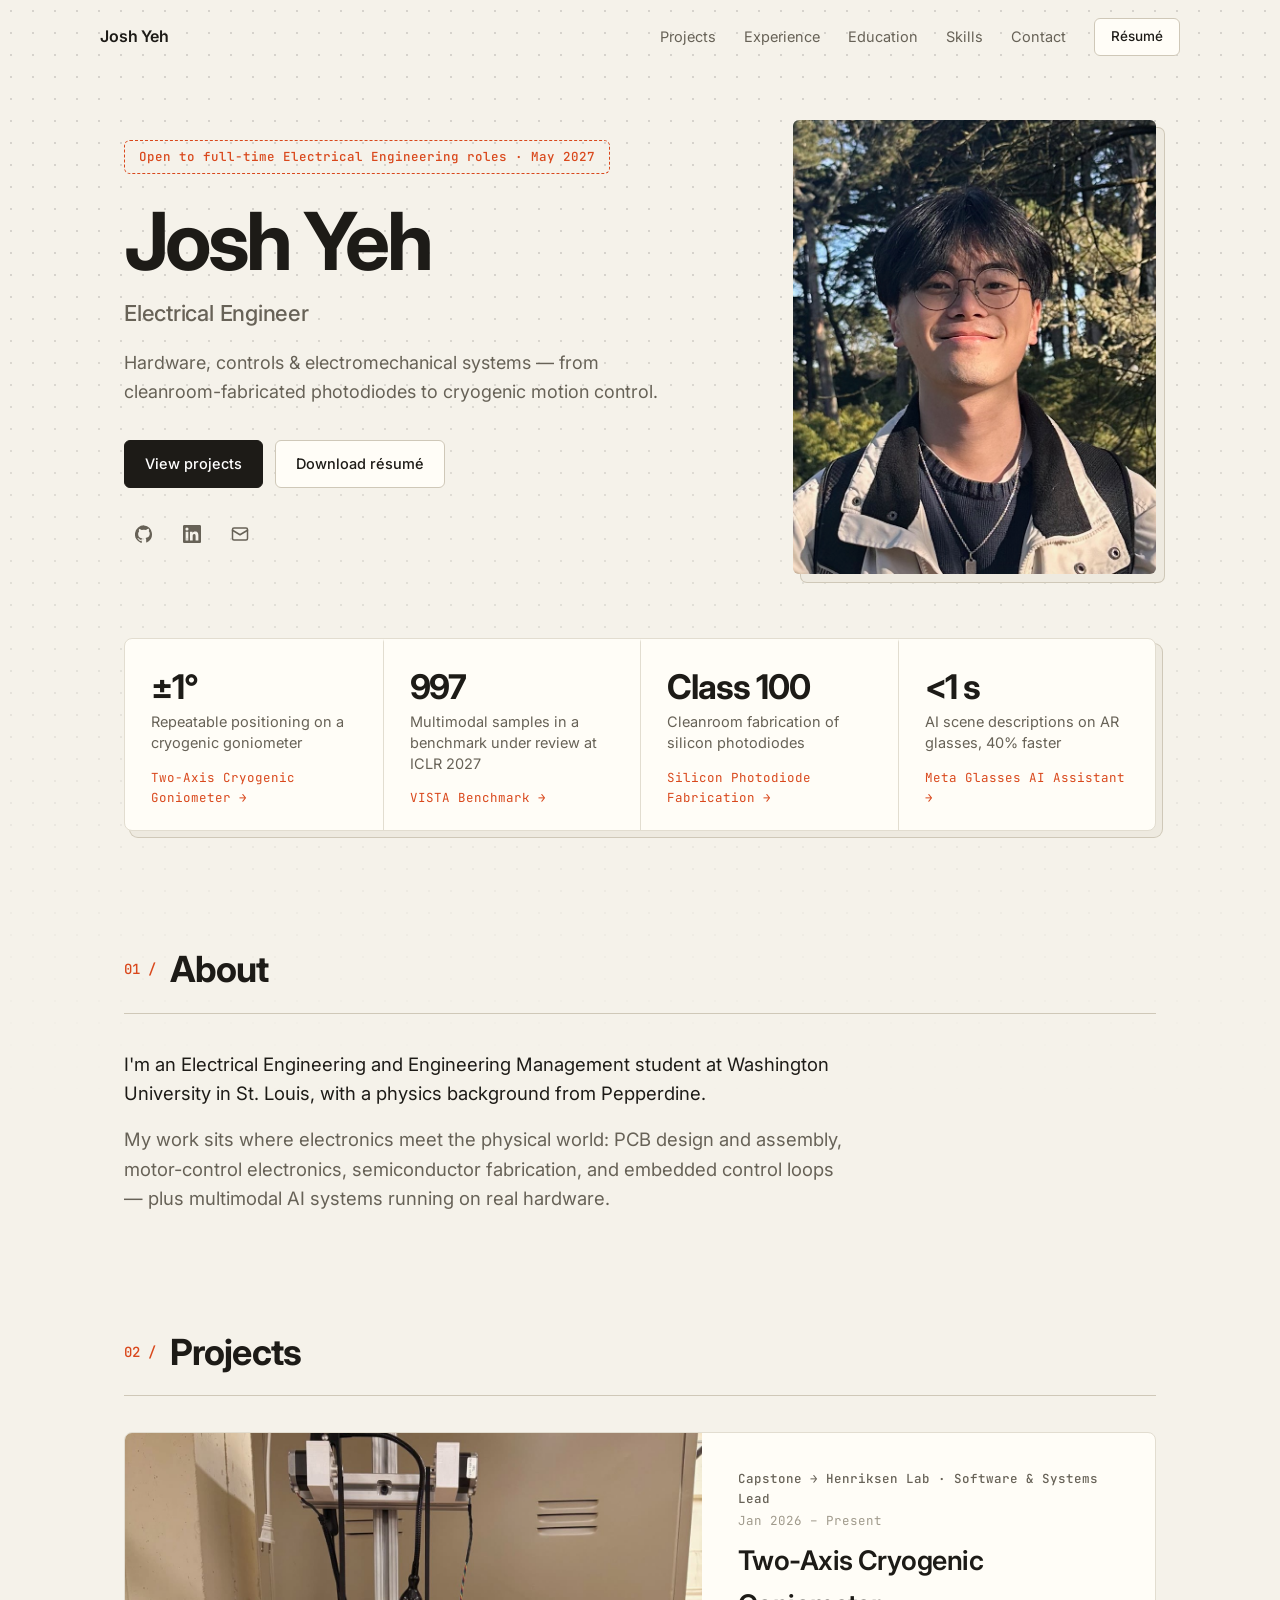
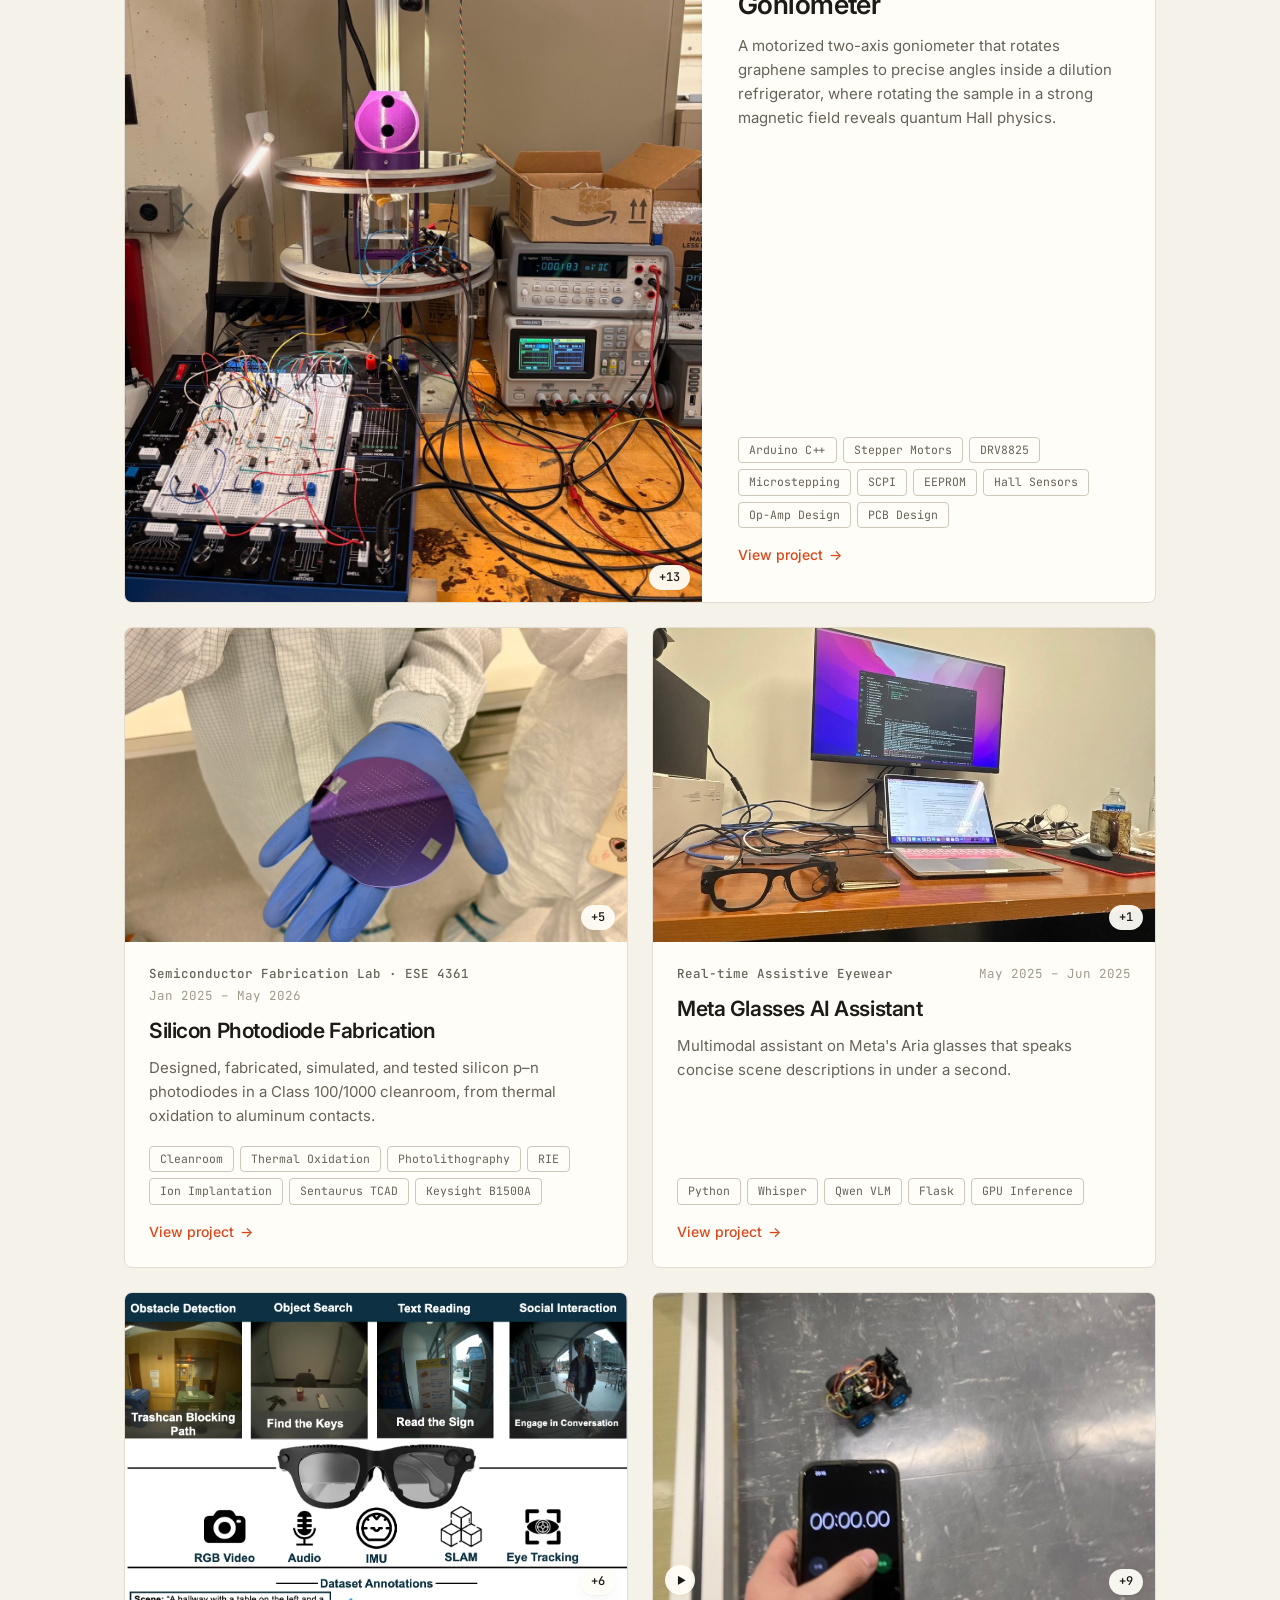
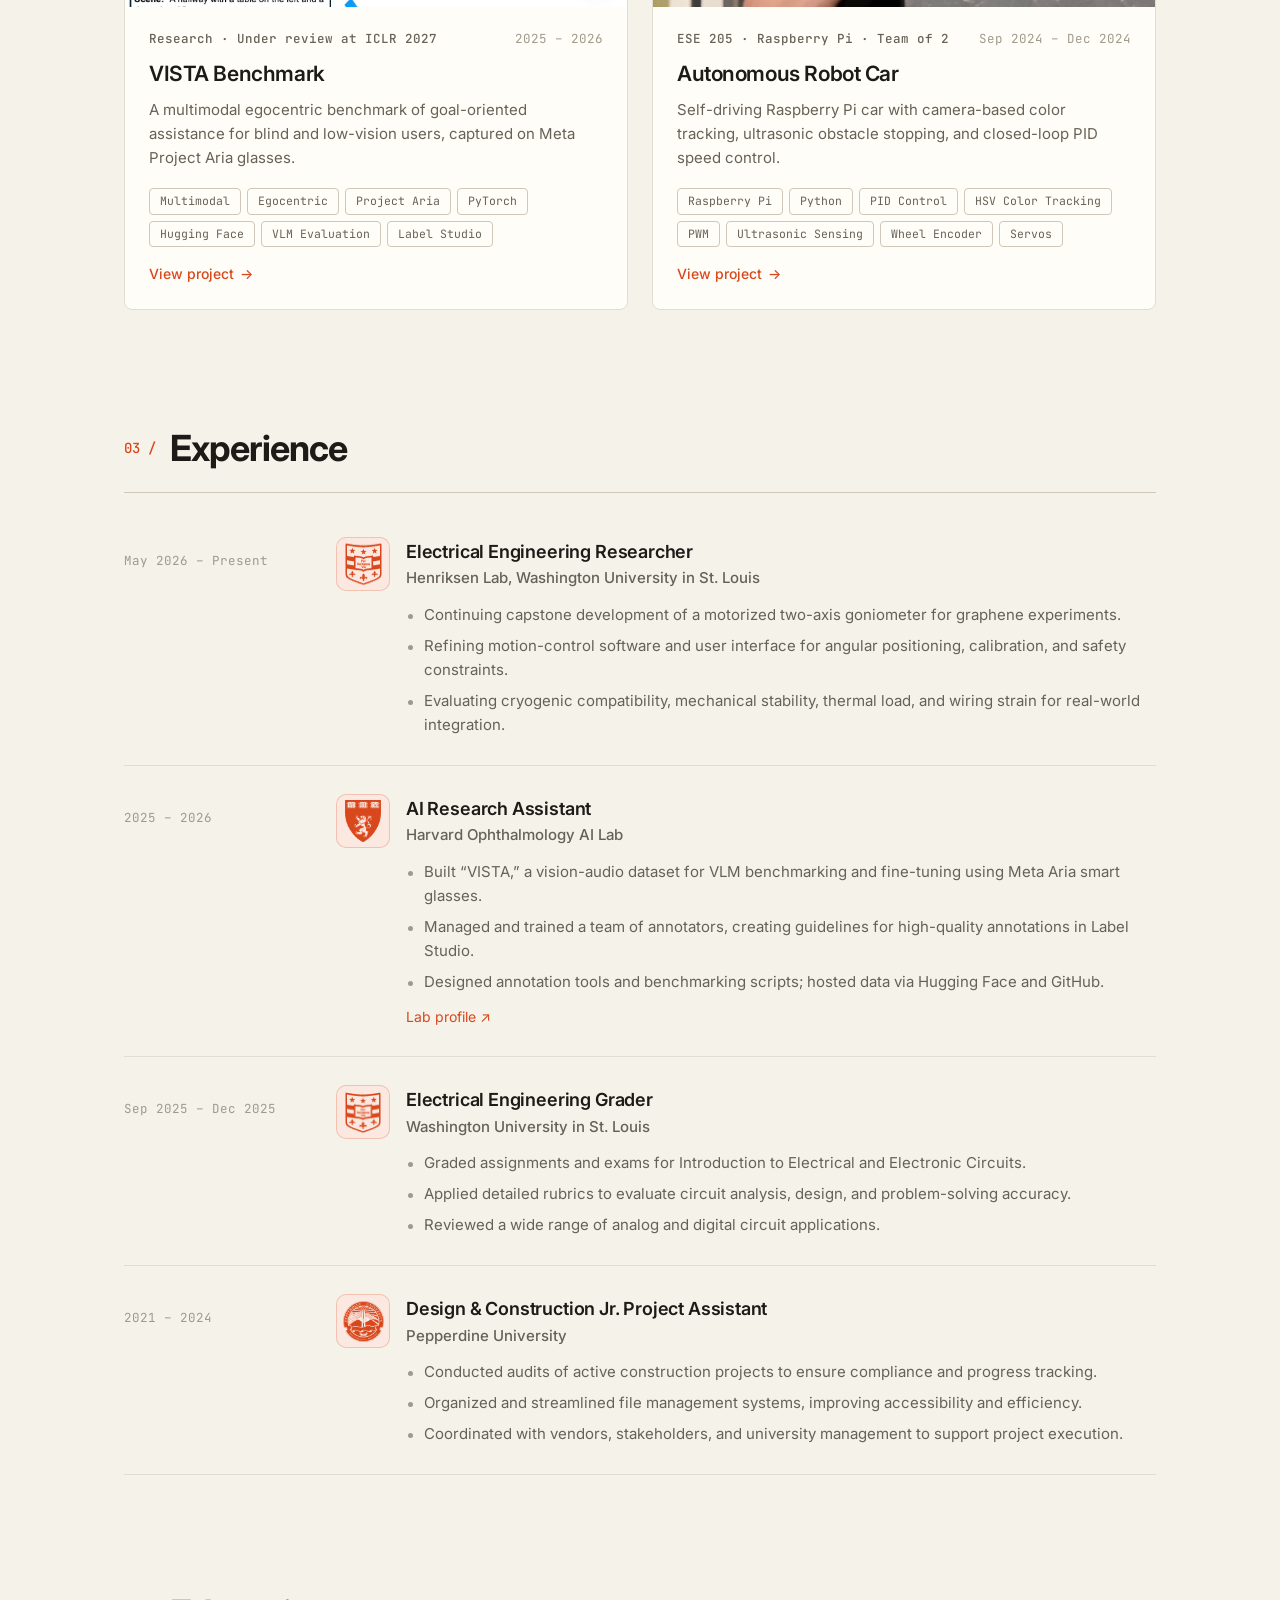
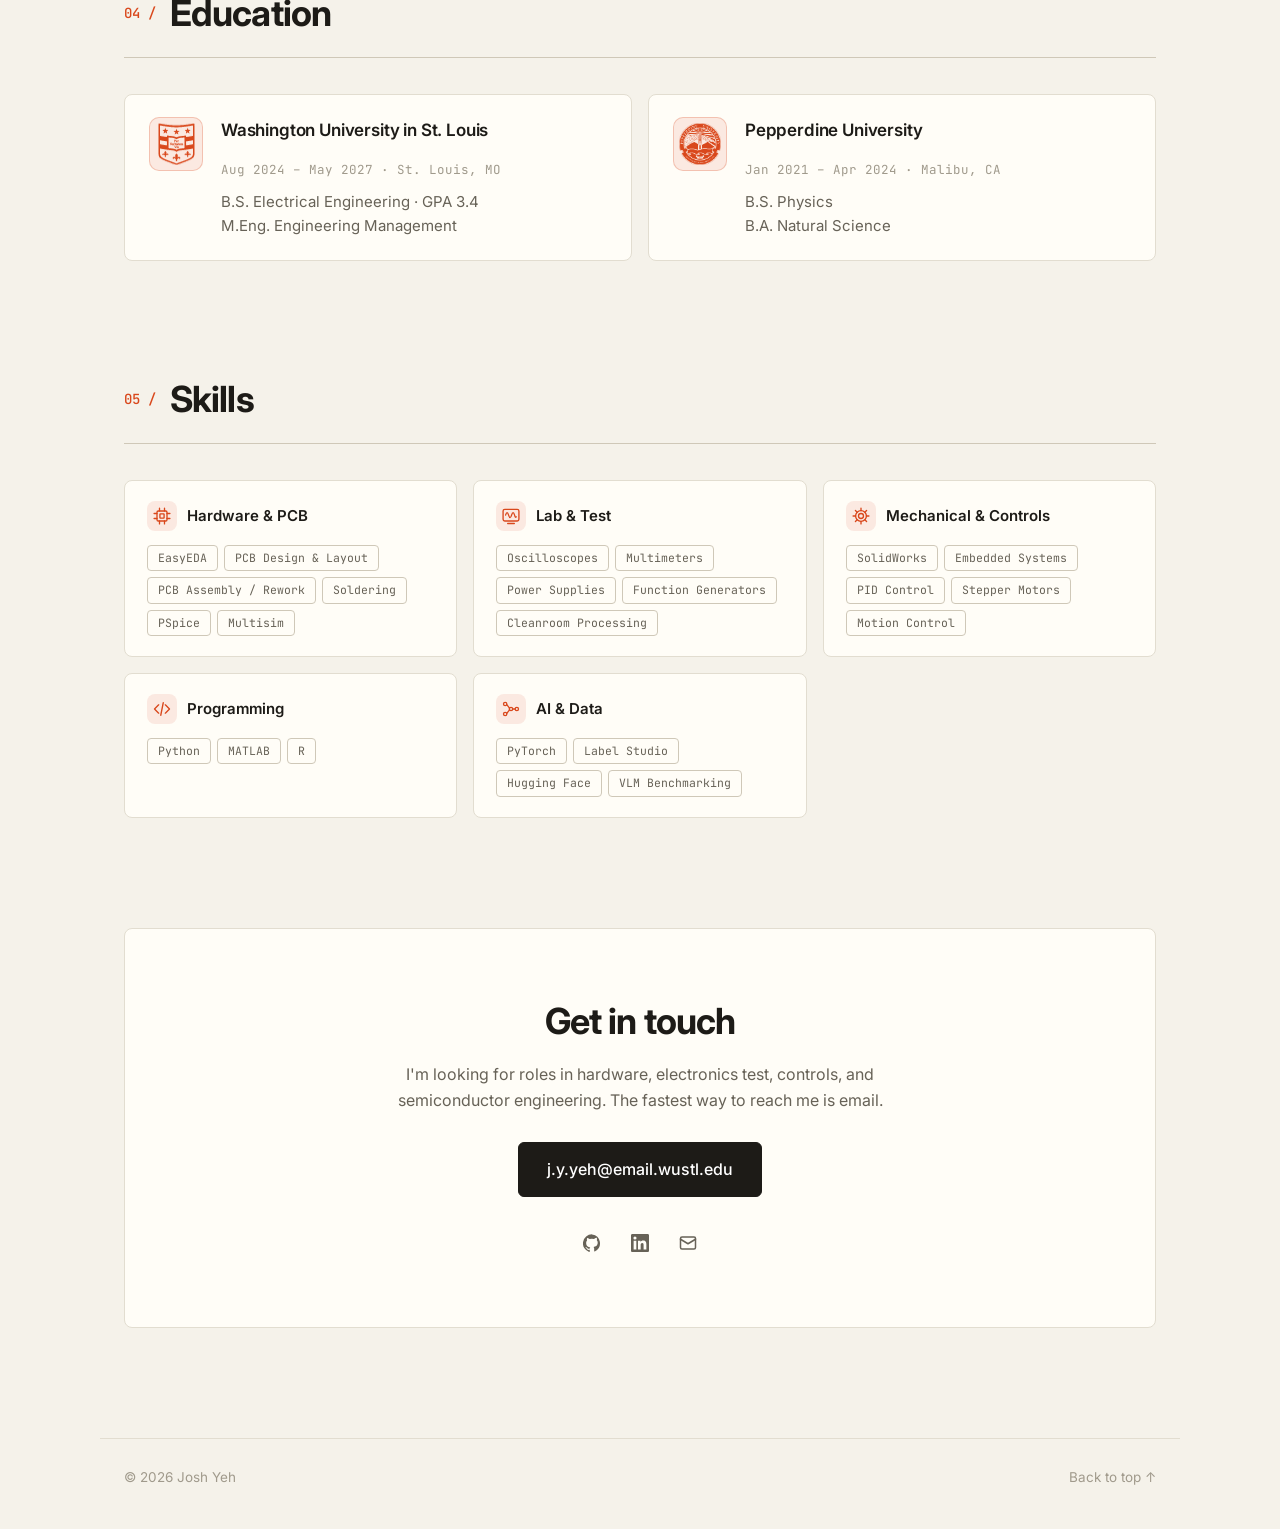
==== commit ed02fa05: "Bring back headline stats bar with project-linked highlights Co-Authored-By: Claude Opus 5.5 <norepl" ====
--- a/index.html
+++ b/index.html
@@ -46,6 +46,9 @@
         <div class="photo-frame" id="photo-frame"></div>
       </div>
     </section>
+
+    <!-- HEADLINE STATS -->
+    <section class="stats reveal" id="stats" aria-label="Highlights"></section>
 
     <!-- ABOUT -->
     <section class="section" id="about">
--- a/styles.css
+++ b/styles.css
@@ -78,8 +78,8 @@
 
 /* ---------- hero ---------- */
 .hero {
-  min-height: 92vh; display: grid; grid-template-columns: 1.25fr 0.75fr;
-  align-items: center; gap: 64px; padding-top: 100px;
+  display: grid; grid-template-columns: 1.25fr 0.75fr;
+  align-items: center; gap: 64px; padding: 120px 0 64px;
 }
 .eyebrow {
   display: inline-block; font-size: 13.5px; font-weight: 500; color: var(--accent);
@@ -106,6 +106,19 @@
 }
 .photo-frame img { width: 100%; height: 100%; object-fit: cover; object-position: 48% 35%; }
 .photo-frame .initials { font-size: 72px; font-weight: 700; color: var(--faint); letter-spacing: -0.04em; }
+
+/* ---------- headline stats ---------- */
+.stats {
+  display: grid; grid-template-columns: repeat(4, 1fr);
+  background: var(--surface); border: 1px solid var(--border); border-radius: var(--radius); overflow: hidden;
+}
+.stat { display: flex; flex-direction: column; gap: 6px; padding: 26px 26px 22px; transition: background .2s; }
+.stat + .stat { border-left: 1px solid var(--border); }
+.stat:hover { background: var(--surface-2); }
+.stat-value { font-size: 34px; font-weight: 700; letter-spacing: -0.03em; line-height: 1.1; }
+.stat-label { font-size: 14.5px; color: var(--muted); line-height: 1.45; flex: 1; }
+.stat-link { font-size: 12.5px; color: var(--accent); margin-top: 8px; }
+.stat:hover .stat-link { text-decoration: underline; }
 
 /* ---------- about ---------- */
 .about-body { display: grid; gap: 16px; max-width: 720px; font-size: 18.5px; color: var(--muted); }
@@ -307,12 +320,18 @@
   .hero { grid-template-columns: 1fr; min-height: auto; padding-top: 120px; gap: 32px; }
   .hero-visual { max-width: 280px; width: 100%; order: -1; }
   .project-grid, .edu { grid-template-columns: 1fr; }
+  .stats { grid-template-columns: repeat(2, 1fr); }
+  .stat:nth-child(3) { border-left: 0; }
+  .stat:nth-child(n+3) { border-top: 1px solid var(--border); }
   .project-card.featured { flex-direction: column; }
   .project-card.featured .project-cover { flex: none; aspect-ratio: 16/10; min-height: 0; }
   .project-card.featured .project-info { padding: 22px 24px 24px; }
   .section { padding-top: 88px; }
 }
 @media (max-width: 640px) {
+  .stat { padding: 18px 16px 16px; gap: 4px; }
+  .stat-value { font-size: 25px; white-space: nowrap; }
+  .stat-label { font-size: 13.5px; }
   .nav-links a:not(.btn) { display: none; }
   .tl-card { grid-template-columns: 1fr; }
   .tl-date { padding-top: 0; margin-bottom: 10px; }
--- a/themes.css
+++ b/themes.css
@@ -29,6 +29,7 @@
 .media-count,
 .pp-back,
 .pp-pager span,
+.stat-link,
 #lb-count { font-family: var(--mono); letter-spacing: 0; }
 .project-meta, .tl-date { font-size: 12.5px; }
 .eyebrow { font-size: 12.5px; background: transparent; border: 1px dashed var(--accent); border-radius: 6px; }
@@ -54,7 +55,7 @@
 
 /* Sharper corners and "printed" offset shadows */
 .photo-frame { border-radius: 6px; box-shadow: 8px 8px 0 var(--surface-2), 8px 8px 0 1px var(--border-strong); }
-.project-card, .skill-group, .edu-card, .contact-card, .pp-hero, .pp-pager a, .table-wrap { border-radius: 8px; }
+.project-card, .skill-group, .edu-card, .contact-card, .pp-hero, .pp-pager a, .table-wrap, .stats { border-radius: 8px; }
 .pp-tile-media, .hl { border-radius: 6px; }
 .btn { border-radius: 6px; }
 .project-card:hover { border-color: var(--text); box-shadow: 5px 5px 0 var(--border-strong); transform: translate(-2px, -2px); }
@@ -64,3 +65,8 @@
 /* Section headings already have an underline, so drop the list's top border */
 .timeline { border-top: 0; }
 .tl-item:first-child .tl-card { padding-top: 8px; }
+
+/* Headline stats: printed-card look with an orange rule on hover */
+.stats { box-shadow: 6px 6px 0 var(--surface-2), 6px 6px 0 1px var(--border-strong); }
+.stat { border-top: 3px solid transparent; }
+.stat:hover { border-top-color: var(--accent); }
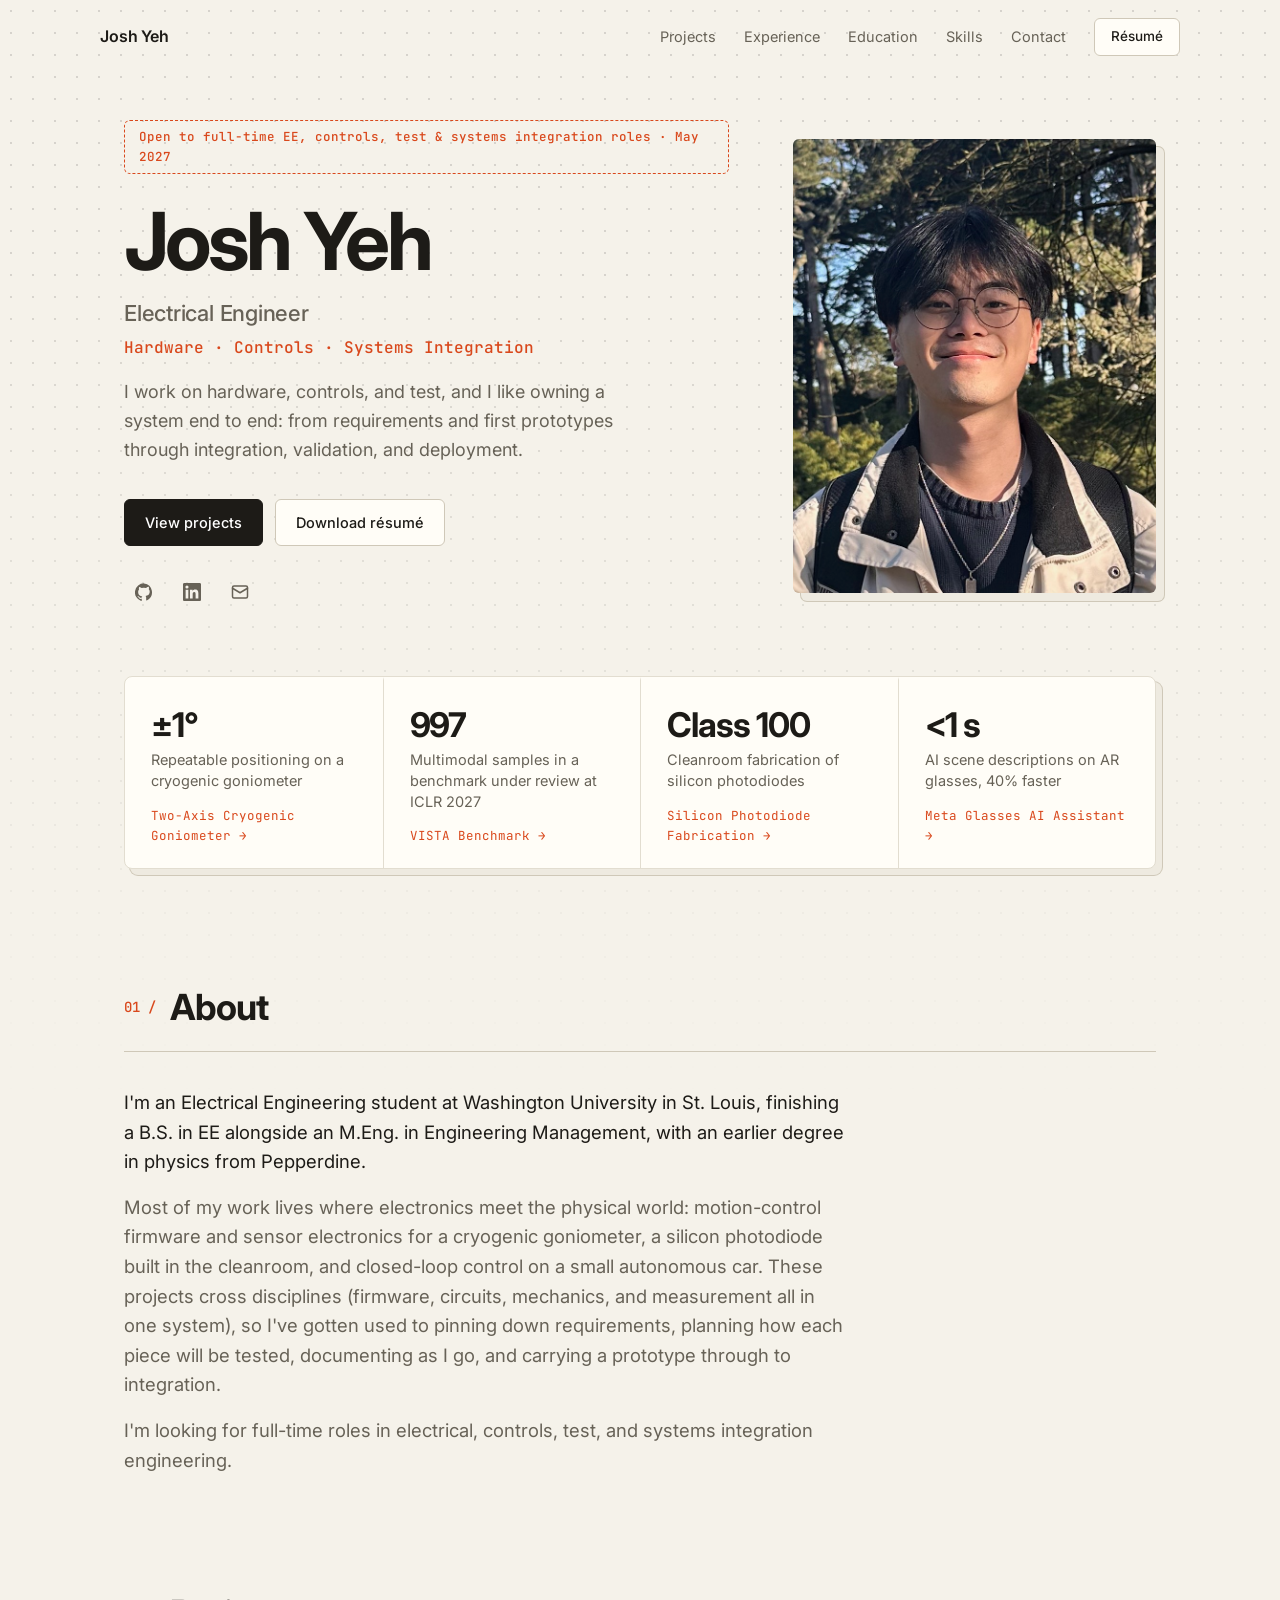
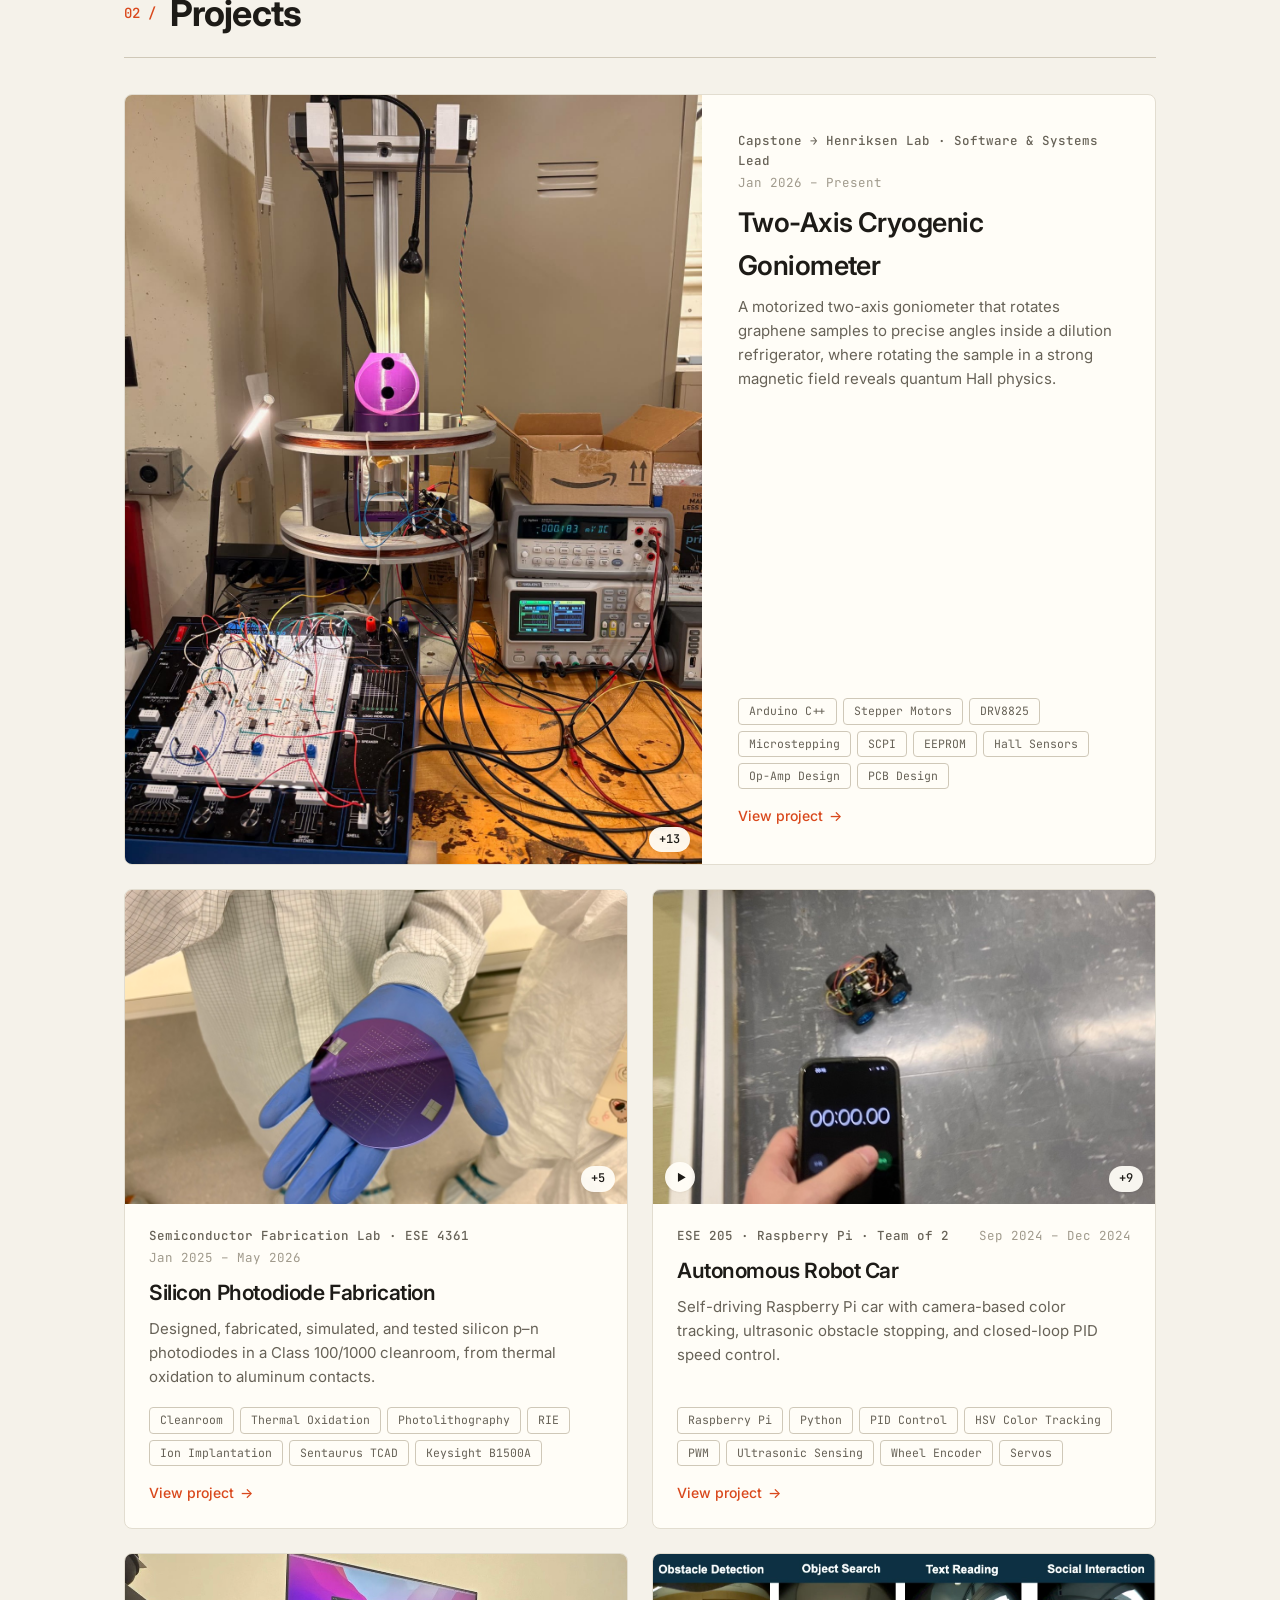
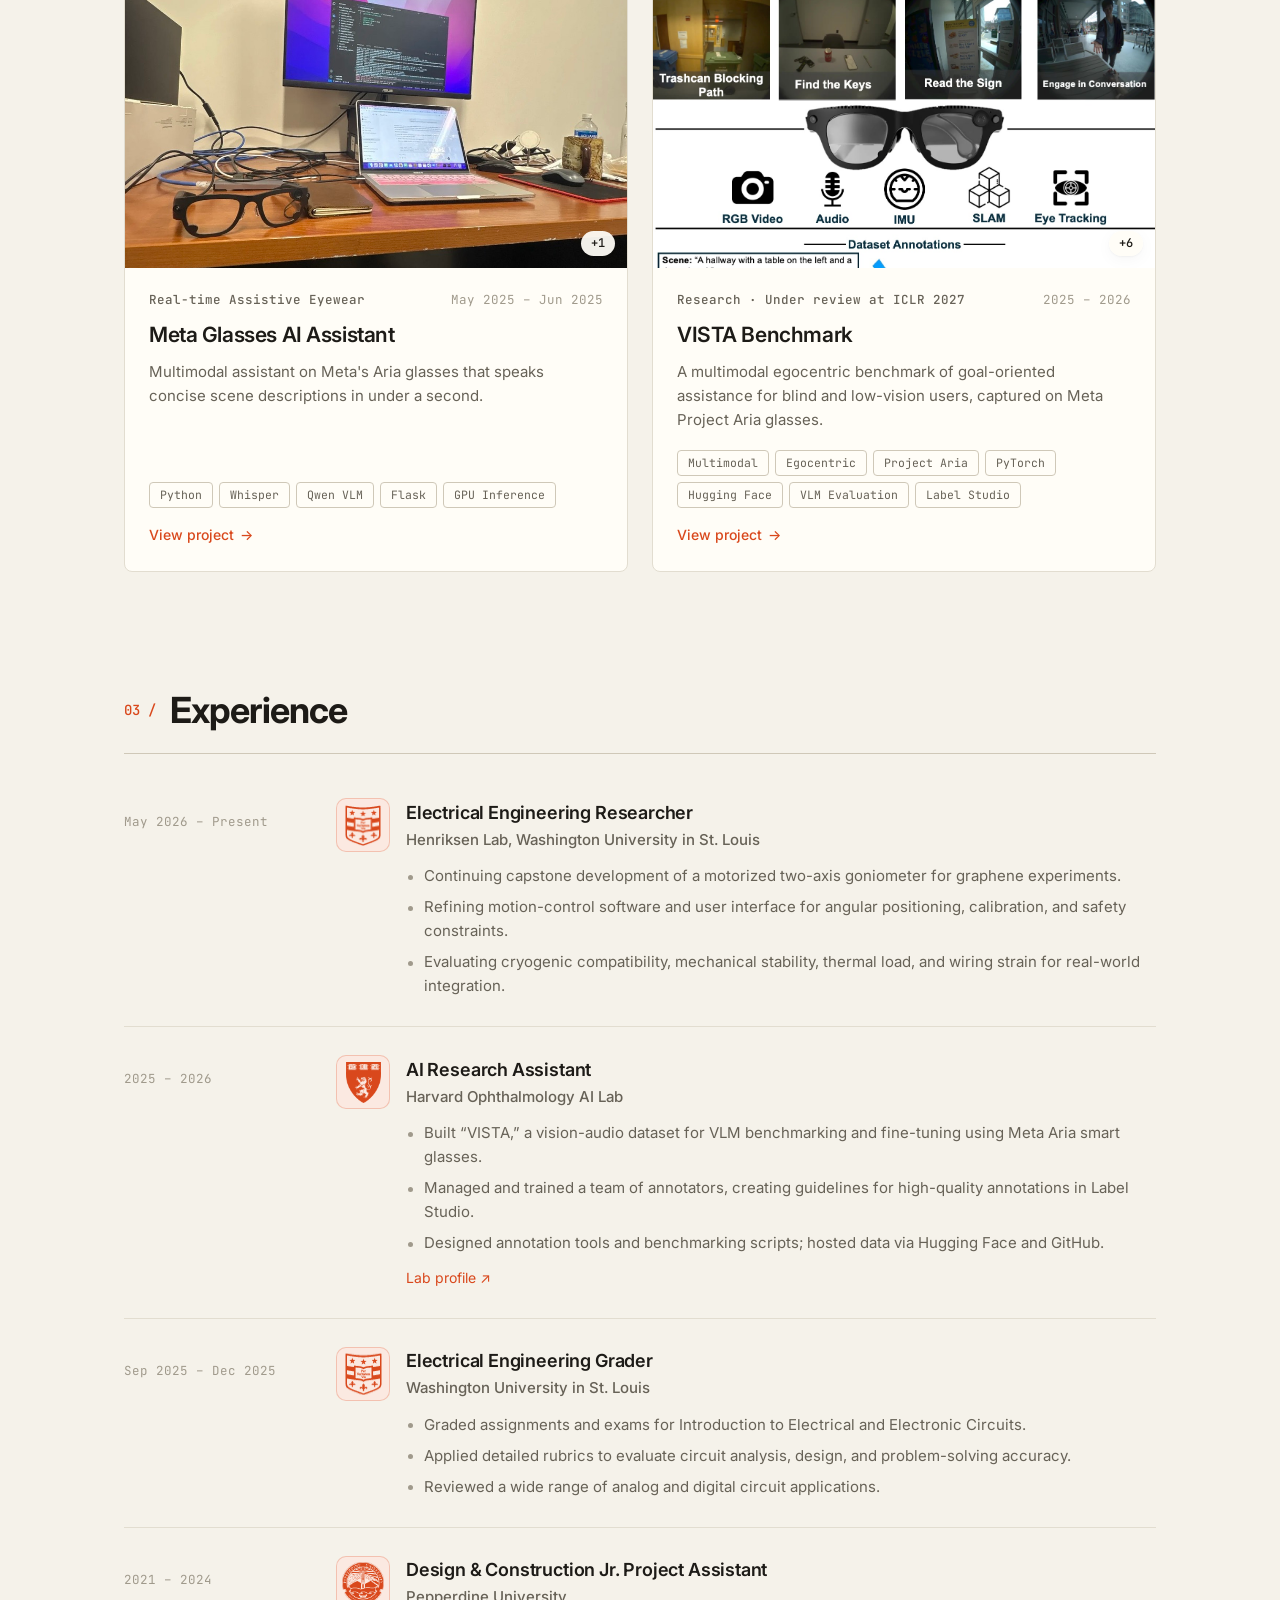
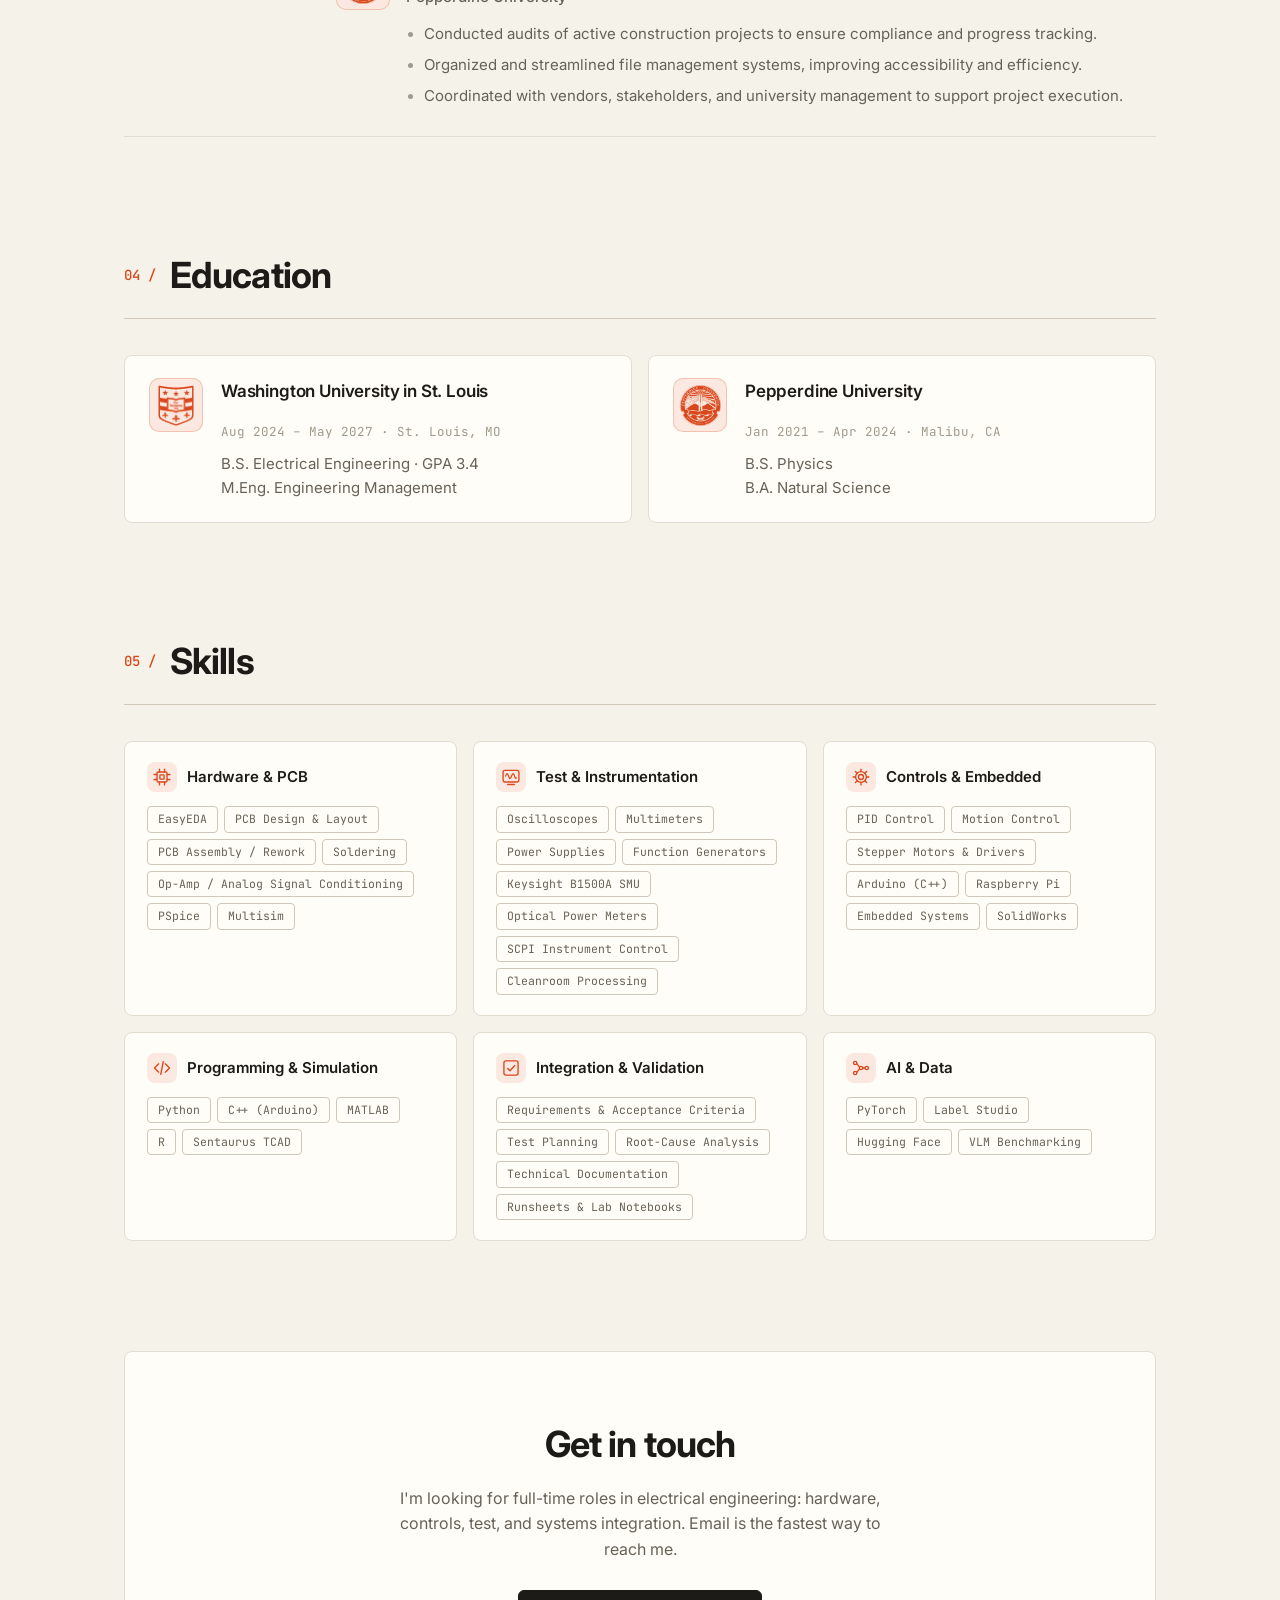
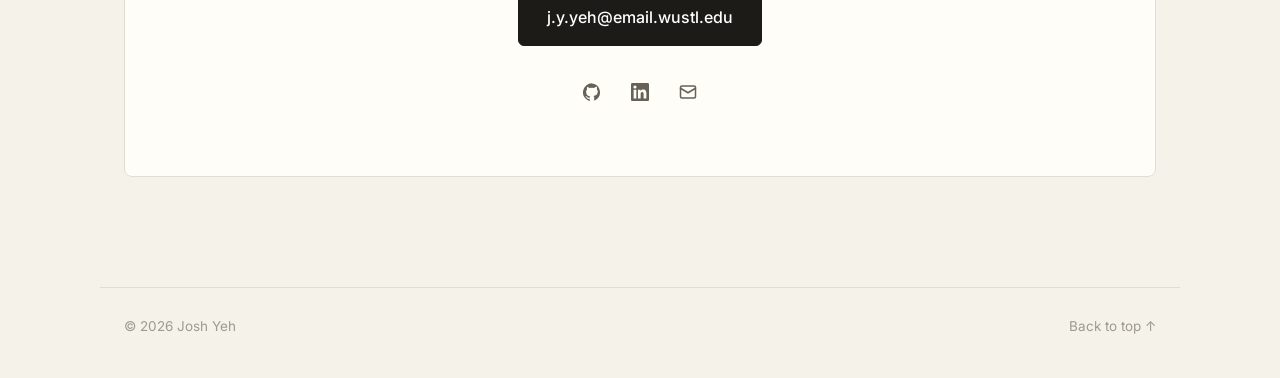
==== commit 8486c9d2: "Reposition as EE (hardware, controls, systems integration); problem/role/built/validation project st" ====
--- a/index.html
+++ b/index.html
@@ -3,10 +3,10 @@
 <head>
   <meta charset="UTF-8" />
   <meta name="viewport" content="width=device-width, initial-scale=1.0" />
-  <title>Josh Yeh — Electrical Engineer</title>
-  <meta name="description" content="Portfolio of Josh Yeh, Electrical Engineering student at WashU — PCB design, motion control, semiconductor fabrication, and embedded systems." />
-  <meta property="og:title" content="Josh Yeh — Electrical Engineer" />
-  <meta property="og:description" content="Hardware, controls & electromechanical systems portfolio." />
+  <title>Josh Yeh · Electrical Engineer</title>
+  <meta name="description" content="Josh Yeh: electrical engineer focused on hardware, controls, test, and systems integration. Projects in cryogenic motion control, cleanroom photodiode fabrication, and closed-loop robotics." />
+  <meta property="og:title" content="Josh Yeh · Electrical Engineer" />
+  <meta property="og:description" content="Hardware, controls, test, and systems integration." />
   <meta property="og:type" content="website" />
   <link rel="icon" href="data:image/svg+xml,<svg xmlns='http://www.w3.org/2000/svg' viewBox='0 0 32 32'><circle cx='16' cy='16' r='16' fill='%23d9481c'/><text x='16' y='21' font-family='Helvetica,Arial,sans-serif' font-size='13' font-weight='700' fill='white' text-anchor='middle'>JY</text></svg>" />
   <link rel="preconnect" href="https://fonts.googleapis.com" />
@@ -32,7 +32,7 @@
     <!-- HERO -->
     <section class="hero">
       <div class="hero-text reveal">
-        <p class="eyebrow">Open to full-time Electrical Engineering roles · May 2027</p>
+        <p class="eyebrow">Open to full-time EE, controls, test &amp; systems integration roles · May 2027</p>
         <h1 id="hero-name"></h1>
         <p class="hero-role" id="hero-role"></p>
         <p class="hero-tagline" id="hero-tagline"></p>
@@ -94,7 +94,7 @@
     <section class="section contact" id="contact">
       <div class="contact-card reveal">
         <h2>Get in touch</h2>
-        <p>I'm looking for roles in hardware, electronics test, controls, and semiconductor engineering. The fastest way to reach me is email.</p>
+        <p>I'm looking for full-time roles in electrical engineering: hardware, controls, test, and systems integration. Email is the fastest way to reach me.</p>
         <a class="btn btn-primary btn-lg" id="contact-email" href="#"></a>
         <div class="hero-social center" id="contact-social"></div>
       </div>
--- a/styles.css
+++ b/styles.css
@@ -87,6 +87,7 @@
 }
 .hero h1 { font-size: clamp(48px, 7.5vw, 80px); line-height: 1.02; letter-spacing: -0.045em; font-weight: 700; }
 .hero-role { margin-top: 14px; font-size: 22px; font-weight: 500; color: var(--muted); letter-spacing: -0.01em; }
+.hero-focus { display: block; margin-top: 4px; font-size: 16px; font-weight: 500; color: var(--accent); letter-spacing: 0; }
 .hero-tagline { margin-top: 18px; font-size: 18px; color: var(--muted); max-width: 540px; }
 .hero-cta { display: flex; flex-wrap: wrap; gap: 12px; margin-top: 34px; }
 .hero-social { display: flex; gap: 8px; margin-top: 26px; }
@@ -224,36 +225,51 @@
 .footer a:hover { color: var(--text); }
 
 /* ---------- project page ---------- */
-.pp { max-width: 920px; margin: 0 auto; padding: 110px 0 40px; }
-.pp-back { display: inline-block; font-size: 14.5px; color: var(--muted); margin-bottom: 28px; transition: color .2s; }
+.project-page main { max-width: 1248px; }
+.project-page .nav, .project-page .footer { padding-left: max(24px, calc((100vw - 1200px) / 2)); padding-right: max(24px, calc((100vw - 1200px) / 2)); }
+.project-page .footer { max-width: none; }
+.pp { max-width: 1200px; margin: 0 auto; padding: 96px 0 40px; }
+.pp-back { display: inline-block; font-size: 14px; color: var(--muted); margin-bottom: 22px; transition: color .2s; }
 .pp-back:hover { color: var(--text); }
-.pp-header { max-width: 760px; }
-.pp-header .project-meta { justify-content: flex-start; gap: 4px 14px; }
-.pp-header .project-meta .sub::after { content: "·"; margin-left: 14px; color: var(--faint); }
-.pp h1 { font-size: clamp(36px, 5.5vw, 56px); line-height: 1.05; letter-spacing: -0.04em; font-weight: 700; margin: 10px 0 16px; }
-.pp-summary { font-size: 20px; line-height: 1.5; color: var(--muted); }
-.pp-header .tags { margin-top: 20px; padding-top: 0; }
-
-.pp-hero { margin-top: 40px; border-radius: var(--radius); overflow: hidden; background: var(--surface-2); border: 1px solid var(--border); }
-.pp-hero img, .pp-hero video { width: 100%; max-height: 72vh; object-fit: contain; margin: 0 auto; background: var(--surface-2); }
+
+/* Top: text on the left, main media on the right */
+.pp-top { display: grid; grid-template-columns: minmax(0, 1fr) minmax(0, 1.1fr); gap: 48px; align-items: start; }
+.pp-header .project-meta { flex-direction: column; align-items: flex-start; gap: 2px; }
+.pp h1 { font-size: clamp(32px, 3.6vw, 44px); line-height: 1.08; letter-spacing: -0.035em; font-weight: 700; margin: 10px 0 14px; }
+.pp-summary { font-size: 17.5px; line-height: 1.55; color: var(--muted); }
+.pp-header .tags { margin-top: 18px; padding-top: 0; }
+.pp-header .highlights { margin-top: 24px; grid-template-columns: repeat(2, 1fr); gap: 10px; }
+.pp-header .hl { padding: 12px 14px; }
+.pp-header .hl-value { font-size: 22px; }
+.pp-links { display: flex; gap: 10px; flex-wrap: wrap; margin-top: 20px; }
+
+.pp-hero-wrap { margin: 0; position: sticky; top: 84px; }
+.pp-hero { border-radius: var(--radius); overflow: hidden; background: var(--surface-2); border: 1px solid var(--border); display: grid; place-items: center; }
+.pp-hero img, .pp-hero video { width: 100%; height: auto; max-height: min(66vh, 600px); object-fit: contain; display: block; }
 .pp-hero video { background: #000; }
 .pp-hero iframe { width: 100%; aspect-ratio: 16/9; border: 0; display: block; }
 .pp-hero-btn { display: block; width: 100%; border: 0; padding: 0; background: none; cursor: zoom-in; }
-.pp-hero-caption { font-size: 14px; color: var(--faint); margin-top: 10px; }
-
-.pp > .highlights { margin-top: 36px; }
-
-.pp-block { margin-top: 64px; }
-.pp-block-head { display: flex; align-items: baseline; flex-wrap: wrap; gap: 4px 16px; padding-bottom: 14px; margin-bottom: 20px; border-bottom: 1px solid var(--border); }
-.pp-block-head h2 { font-size: 24px; letter-spacing: -0.02em; font-weight: 600; }
-.pp-text { font-size: 17.5px; line-height: 1.7; color: var(--text); max-width: 760px; }
-.pp .bullets { gap: 12px; margin-top: 0; }
-.pp .bullets li { font-size: 16.5px; line-height: 1.65; color: var(--text); padding-left: 22px; }
-.pp .bullets li::before { top: 0.72em; width: 6px; height: 6px; background: var(--accent); }
-.pp-sub .highlights { margin: 22px 0 26px; }
-.pp-links { display: flex; gap: 10px; flex-wrap: wrap; margin-top: 24px; }
-
-.pp-gallery { display: grid; grid-template-columns: repeat(auto-fill, minmax(260px, 1fr)); gap: 28px 20px; }
+.pp-hero-caption { font-size: 13.5px; color: var(--faint); margin-top: 10px; line-height: 1.5; }
+
+/* Overview + What I did side by side */
+.pp-cols { display: grid; grid-template-columns: minmax(0, 0.9fr) minmax(0, 1.1fr); gap: 48px; margin-top: 64px; }
+.pp-cols-tight { margin-top: 0; }
+.pp-cols .pp-block + .pp-block { margin-top: 36px; }
+.pp-block-head { display: flex; align-items: baseline; flex-wrap: wrap; gap: 4px 16px; padding-bottom: 12px; margin-bottom: 18px; border-bottom: 1px solid var(--border); }
+.pp-block-head h2 { font-size: 22px; letter-spacing: -0.02em; font-weight: 600; }
+.pp-text { font-size: 16.5px; line-height: 1.7; color: var(--text); }
+.pp .bullets { gap: 10px; margin-top: 0; }
+.pp .bullets li { font-size: 15.5px; line-height: 1.6; color: var(--text); padding-left: 20px; }
+.pp .bullets li::before { top: 0.7em; width: 6px; height: 6px; background: var(--accent); }
+.pp-sub { margin-top: 64px; }
+.pp-sub .highlights { margin-top: 20px; grid-template-columns: repeat(2, 1fr); gap: 10px; }
+.pp-sub .hl { padding: 12px 14px; }
+.pp-sub .hl-value { font-size: 22px; }
+.pp > .table-wrap, .pp-sub .table-wrap { margin-top: 28px; }
+
+/* Gallery: dense grid; captions clamp to two lines (full text in the viewer) */
+.pp-gallery-block { margin-top: 64px; }
+.pp-gallery { display: grid; grid-template-columns: repeat(auto-fill, minmax(210px, 1fr)); gap: 22px 16px; }
 .pp-tile { margin: 0; }
 .pp-tile-media {
   position: relative; display: block; width: 100%; aspect-ratio: 4/3; padding: 0; border: 1px solid var(--border);
@@ -263,14 +279,17 @@
 .pp-tile-media.is-diagram img { object-fit: contain; background: #fff; padding: 6%; }
 .pp-tile-media:hover img, .pp-tile-media:hover video { transform: scale(1.03); }
 .pp-tile-media:focus-visible { outline: 2px solid var(--accent); outline-offset: 3px; }
-.pp-tile figcaption { font-size: 14px; line-height: 1.5; color: var(--muted); margin-top: 10px; }
-
-.pp-pager { display: grid; grid-template-columns: 1fr 1fr; gap: 16px; margin-top: 80px; }
-.pp-pager a { display: flex; flex-direction: column; gap: 4px; padding: 20px 22px; border: 1px solid var(--border); border-radius: var(--radius); background: var(--surface); transition: border-color .2s, box-shadow .2s; }
+.pp-tile figcaption {
+  font-size: 13px; line-height: 1.45; color: var(--muted); margin-top: 8px;
+  display: -webkit-box; -webkit-line-clamp: 2; -webkit-box-orient: vertical; overflow: hidden;
+}
+
+.pp-pager { display: grid; grid-template-columns: 1fr 1fr; gap: 16px; margin-top: 72px; }
+.pp-pager a { display: flex; flex-direction: column; gap: 4px; padding: 18px 22px; border: 1px solid var(--border); border-radius: var(--radius); background: var(--surface); transition: border-color .2s, box-shadow .2s; }
 .pp-pager a:hover { border-color: var(--border-strong); box-shadow: var(--shadow); }
 .pp-pager a.next { text-align: right; }
-.pp-pager span { font-size: 13.5px; color: var(--faint); }
-.pp-pager strong { font-size: 17px; font-weight: 600; letter-spacing: -0.01em; }
+.pp-pager span { font-size: 13px; color: var(--faint); }
+.pp-pager strong { font-size: 16.5px; font-weight: 600; letter-spacing: -0.01em; }
 
 /* ---------- lightbox ---------- */
 .lightbox {
@@ -327,6 +346,10 @@
   .project-card.featured .project-cover { flex: none; aspect-ratio: 16/10; min-height: 0; }
   .project-card.featured .project-info { padding: 22px 24px 24px; }
   .section { padding-top: 88px; }
+  .pp-top, .pp-cols { grid-template-columns: 1fr; gap: 32px; }
+  .pp-hero-wrap { position: static; }
+  .pp-hero img, .pp-hero video { height: auto; max-height: 60vh; }
+  .pp-cols { margin-top: 48px; }
 }
 @media (max-width: 640px) {
   .stat { padding: 18px 16px 16px; gap: 4px; }
@@ -336,9 +359,8 @@
   .tl-card { grid-template-columns: 1fr; }
   .tl-date { padding-top: 0; margin-bottom: 10px; }
   .tl-body > ul, .tl-body > .tl-links { margin-left: 0; }
-  .pp { padding-top: 90px; }
-  .pp-summary { font-size: 18px; }
-  .pp-gallery { grid-template-columns: 1fr; }
+  .pp { padding-top: 84px; }
+  .pp-gallery { grid-template-columns: repeat(2, 1fr); gap: 16px 12px; }
   .pp-pager { grid-template-columns: 1fr; }
   .pp-pager a.next { text-align: left; }
   .lightbox { grid-template-columns: 1fr; }
--- a/themes.css
+++ b/themes.css
@@ -30,6 +30,7 @@
 .pp-back,
 .pp-pager span,
 .stat-link,
+.hero-focus,
 #lb-count { font-family: var(--mono); letter-spacing: 0; }
 .project-meta, .tl-date { font-size: 12.5px; }
 .eyebrow { font-size: 12.5px; background: transparent; border: 1px dashed var(--accent); border-radius: 6px; }
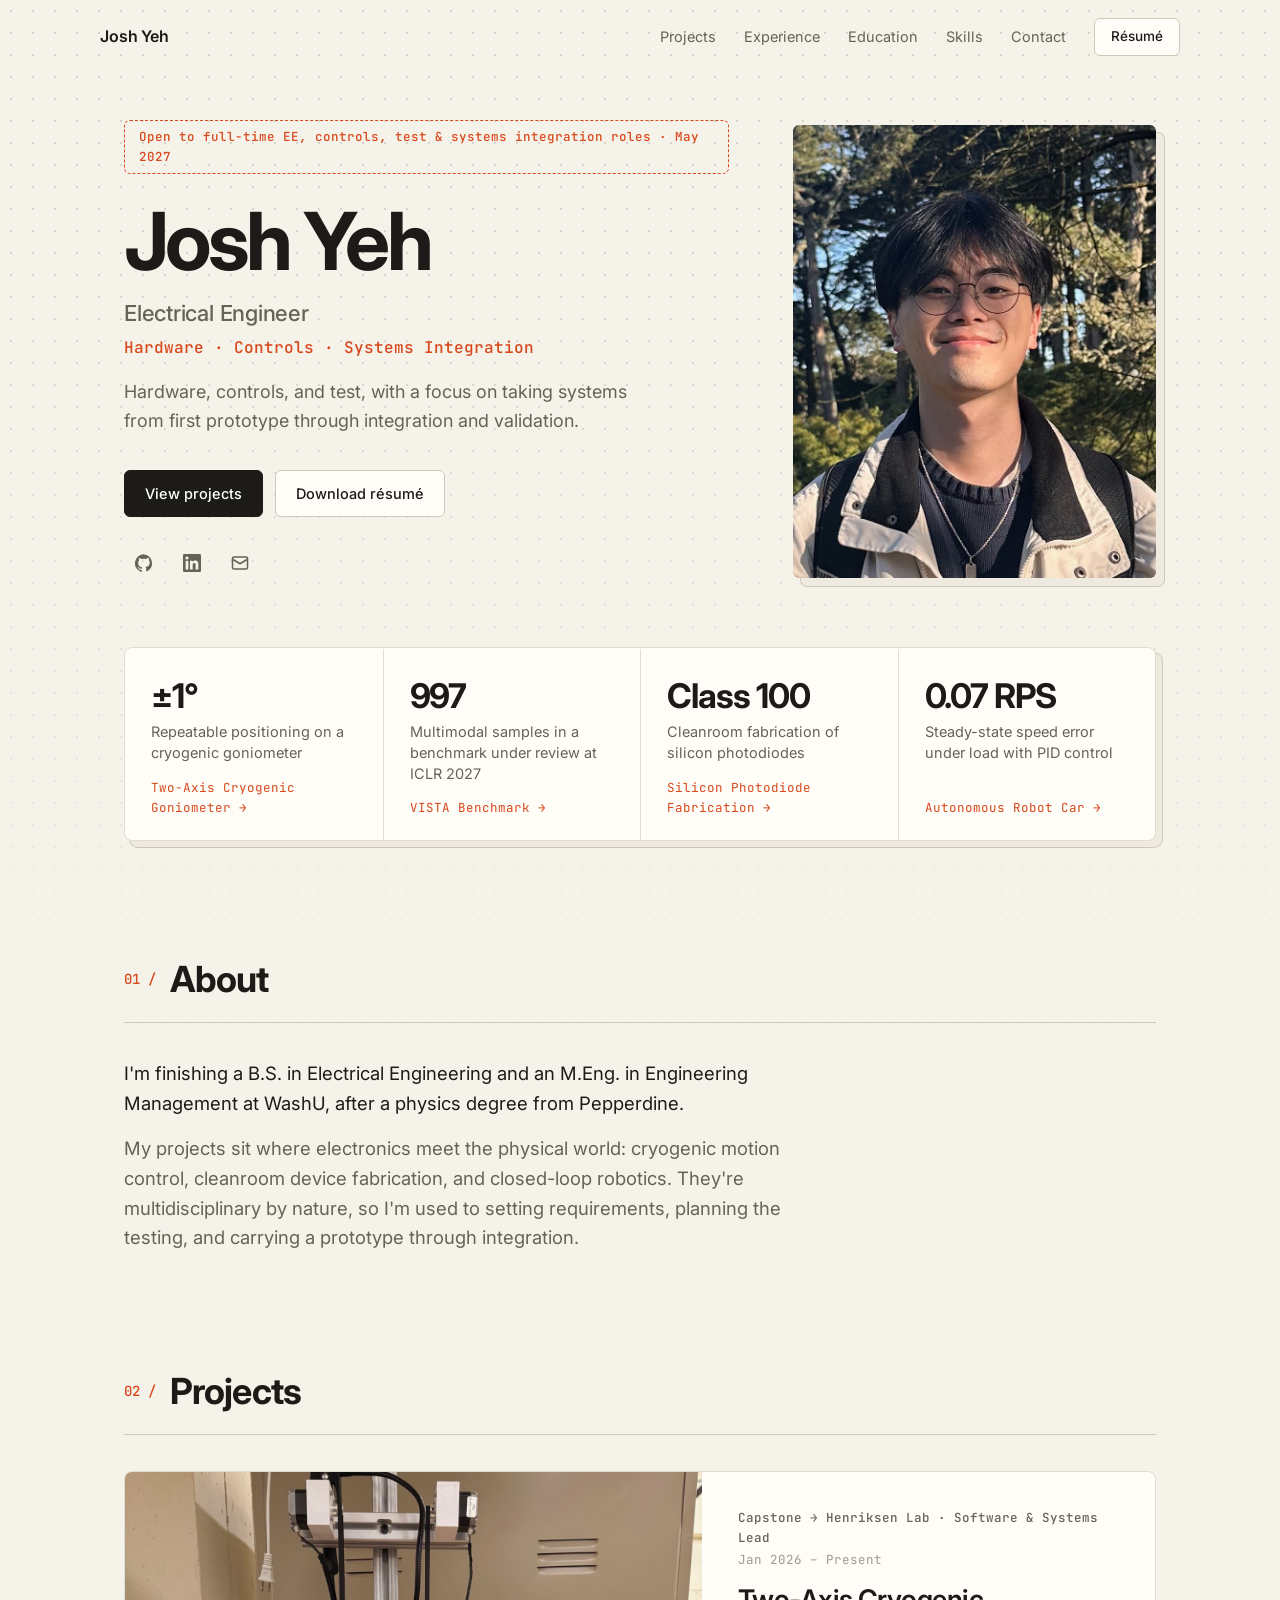
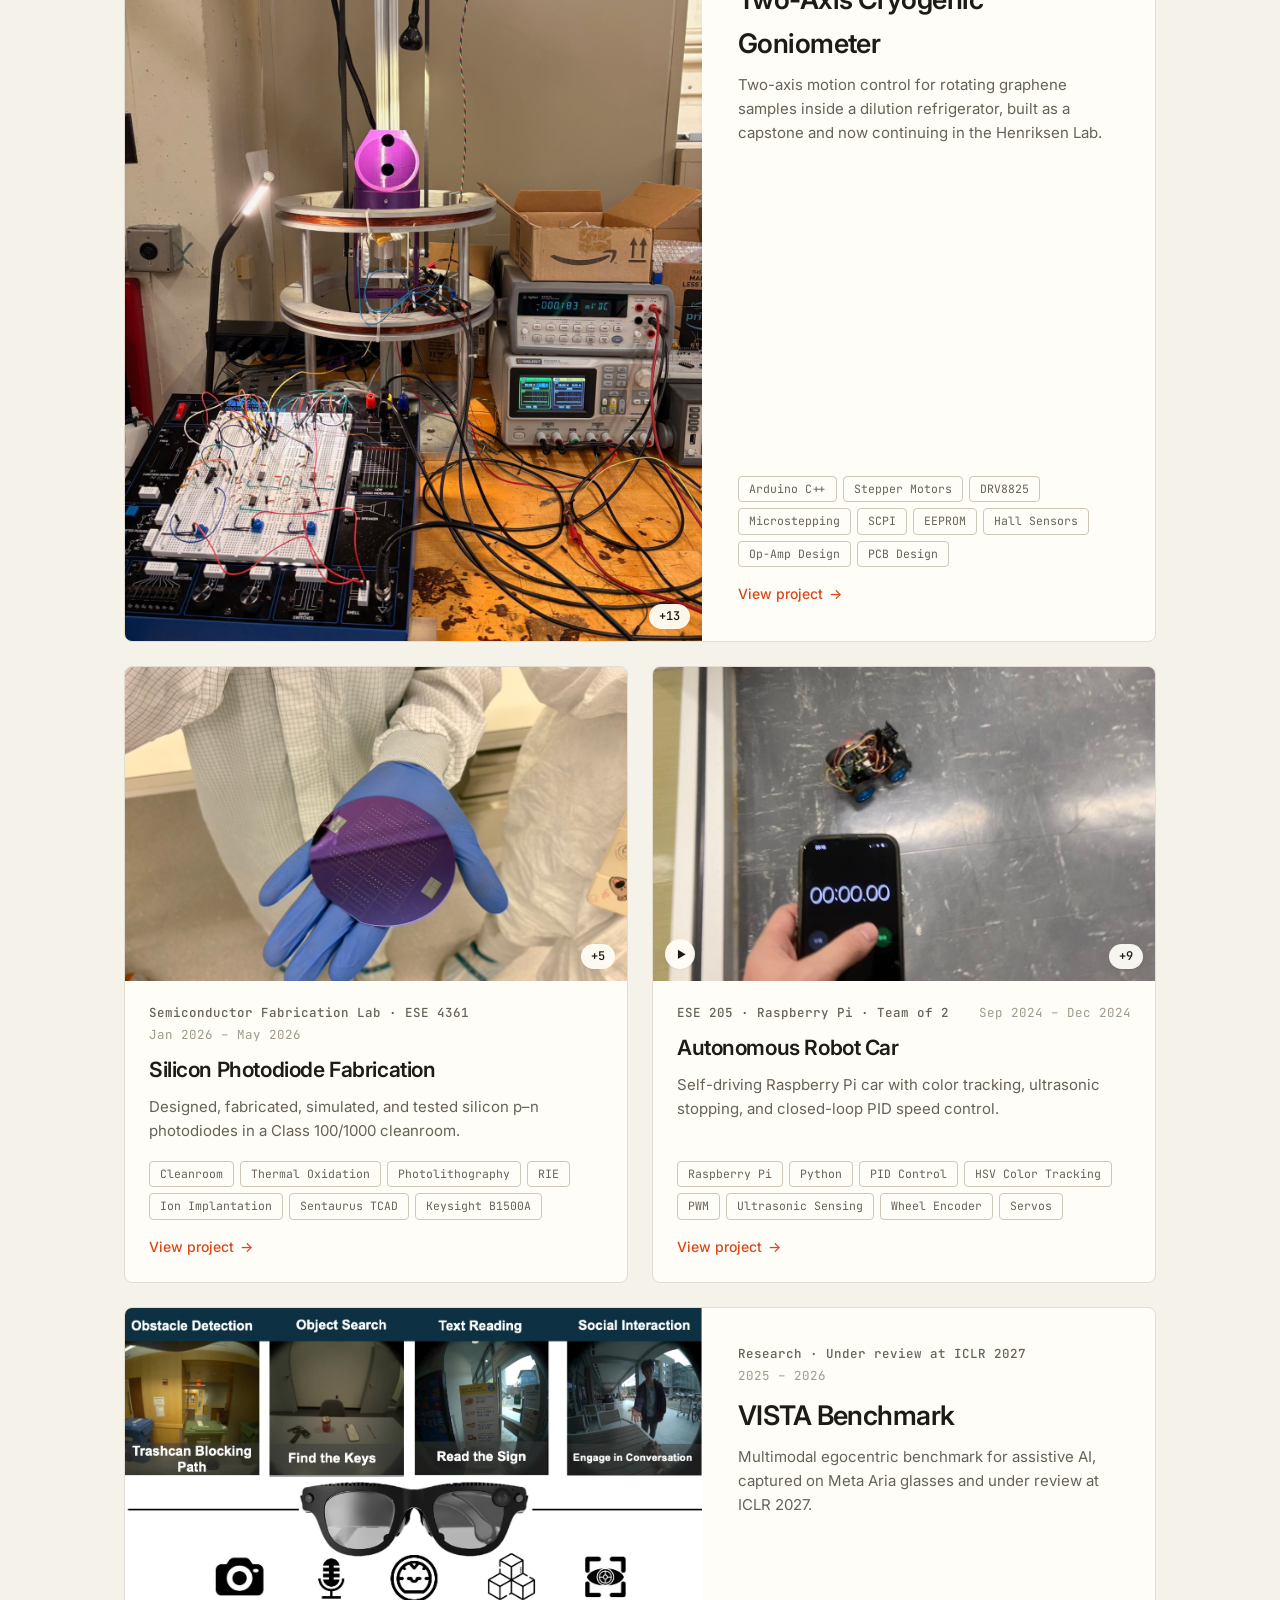
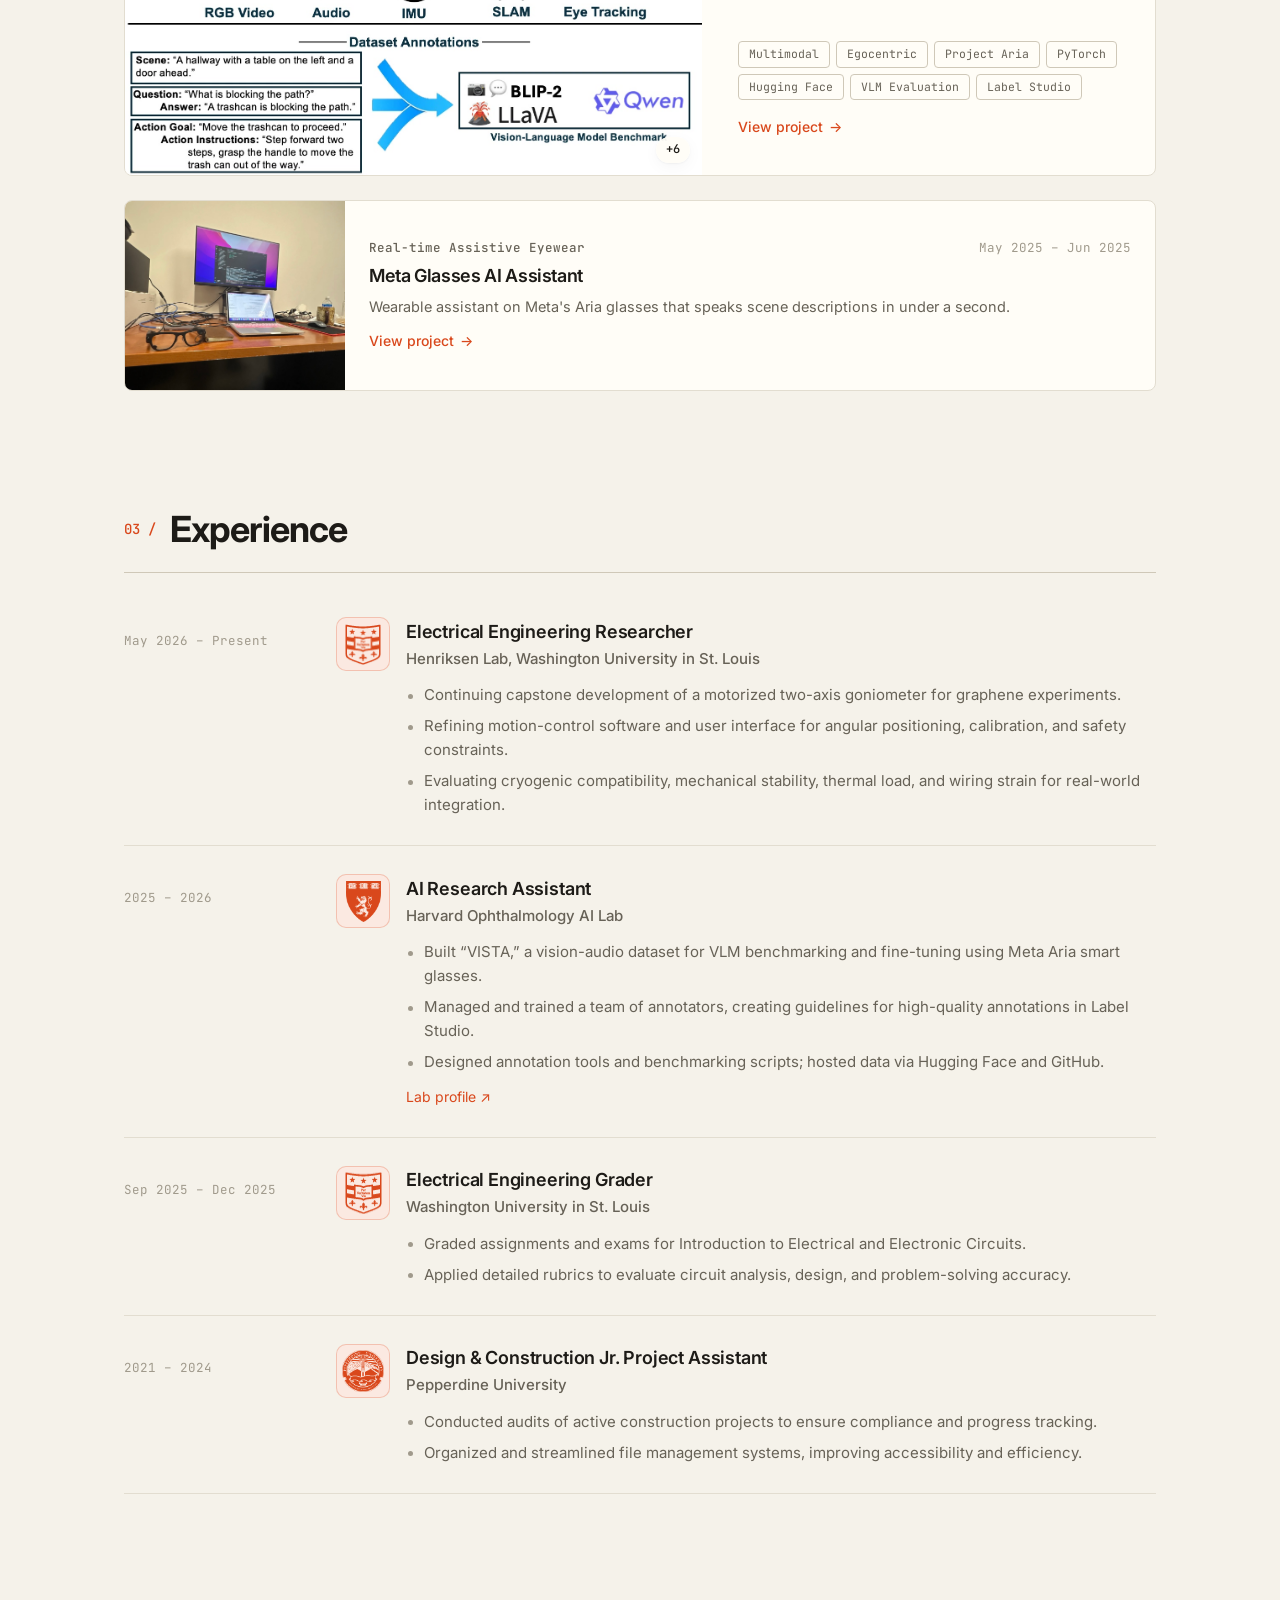
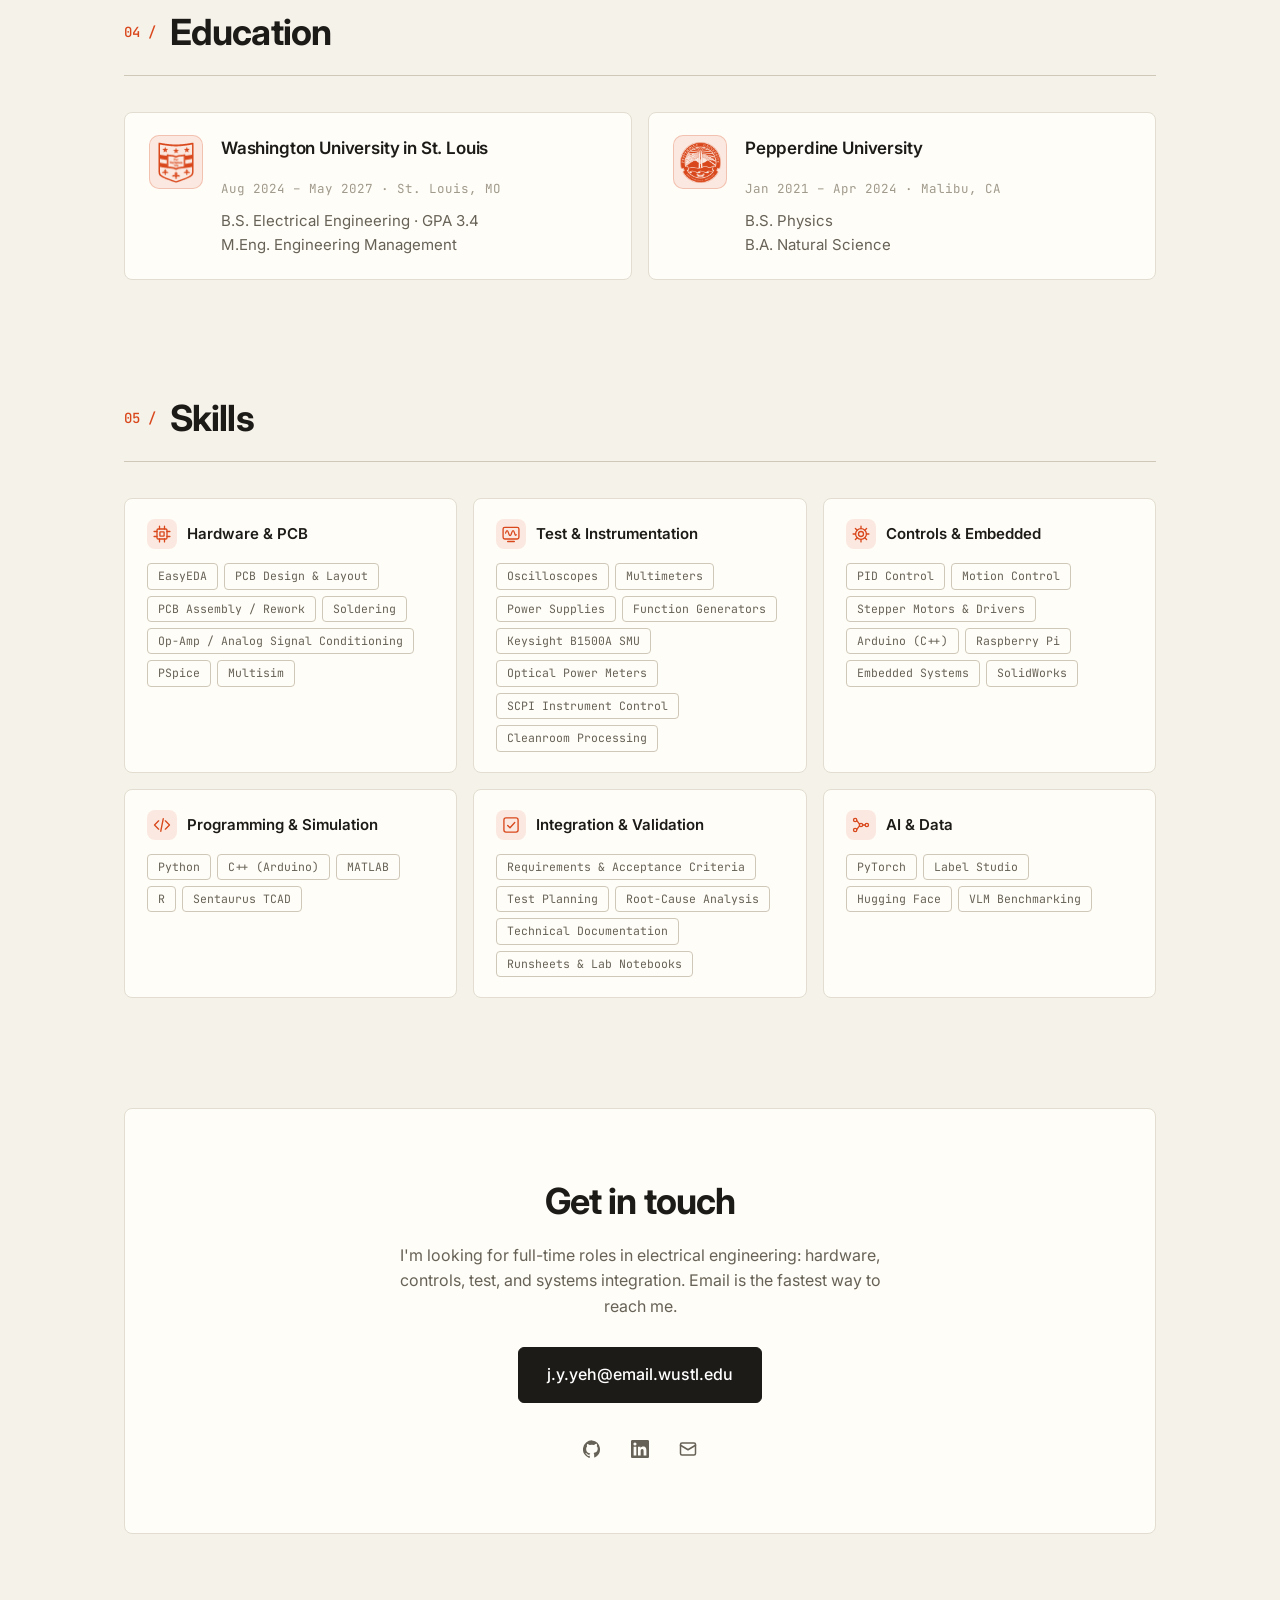
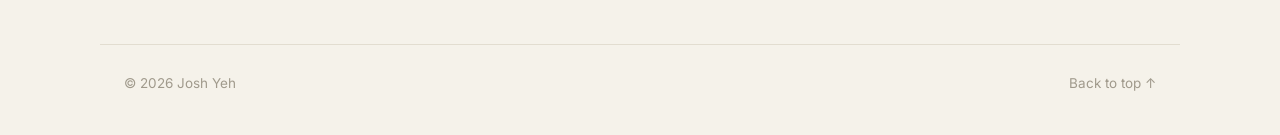
==== commit c4c3adca: "Updated resume and photodiode dates; code links; robot stat replaces Aria; compact Meta Glasses card" ====
--- a/index.html
+++ b/index.html
@@ -8,6 +8,11 @@
   <meta property="og:title" content="Josh Yeh · Electrical Engineer" />
   <meta property="og:description" content="Hardware, controls, test, and systems integration." />
   <meta property="og:type" content="website" />
+  <meta property="og:url" content="https://joshyeh1.github.io/cv/" />
+  <meta property="og:image" content="https://joshyeh1.github.io/cv/assets/img/og-card.jpg" />
+  <meta property="og:image:width" content="1200" />
+  <meta property="og:image:height" content="630" />
+  <meta name="twitter:card" content="summary_large_image" />
   <link rel="icon" href="data:image/svg+xml,<svg xmlns='http://www.w3.org/2000/svg' viewBox='0 0 32 32'><circle cx='16' cy='16' r='16' fill='%23d9481c'/><text x='16' y='21' font-family='Helvetica,Arial,sans-serif' font-size='13' font-weight='700' fill='white' text-anchor='middle'>JY</text></svg>" />
   <link rel="preconnect" href="https://fonts.googleapis.com" />
   <link rel="preconnect" href="https://fonts.gstatic.com" crossorigin />
--- a/styles.css
+++ b/styles.css
@@ -165,6 +165,12 @@
 .project-card:hover .project-more span { transform: translateX(3px); }
 
 .project-card.featured { grid-column: 1 / -1; flex-direction: row; }
+.project-card.compact { grid-column: 1 / -1; flex-direction: row; align-items: stretch; }
+.project-card.compact .project-cover { flex: 0 0 220px; aspect-ratio: auto; min-height: 132px; }
+.project-card.compact .project-cover .media-count { display: none; }
+.project-card.compact .project-info { justify-content: center; padding: 18px 24px; gap: 4px; }
+.project-card.compact h3 { font-size: 18px; }
+.project-card.compact p { font-size: 14.5px; }
 .project-card.featured .project-cover { flex: 0 0 56%; aspect-ratio: auto; min-height: 360px; }
 .project-card.featured .project-info { justify-content: center; padding: 36px; }
 .project-card.featured h3 { font-size: 27px; }
@@ -260,6 +266,7 @@
 .pp-text { font-size: 16.5px; line-height: 1.7; color: var(--text); }
 .pp .bullets { gap: 10px; margin-top: 0; }
 .pp .bullets li { font-size: 15.5px; line-height: 1.6; color: var(--text); padding-left: 20px; }
+.pp .bullets li strong { font-weight: 600; }
 .pp .bullets li::before { top: 0.7em; width: 6px; height: 6px; background: var(--accent); }
 .pp-sub { margin-top: 64px; }
 .pp-sub .highlights { margin-top: 20px; grid-template-columns: repeat(2, 1fr); gap: 10px; }
@@ -343,6 +350,8 @@
   .stat:nth-child(3) { border-left: 0; }
   .stat:nth-child(n+3) { border-top: 1px solid var(--border); }
   .project-card.featured { flex-direction: column; }
+  .project-card.compact .project-cover { flex-basis: 130px; min-height: 0; }
+  .project-card.compact .project-info { padding: 14px 16px; }
   .project-card.featured .project-cover { flex: none; aspect-ratio: 16/10; min-height: 0; }
   .project-card.featured .project-info { padding: 22px 24px 24px; }
   .section { padding-top: 88px; }
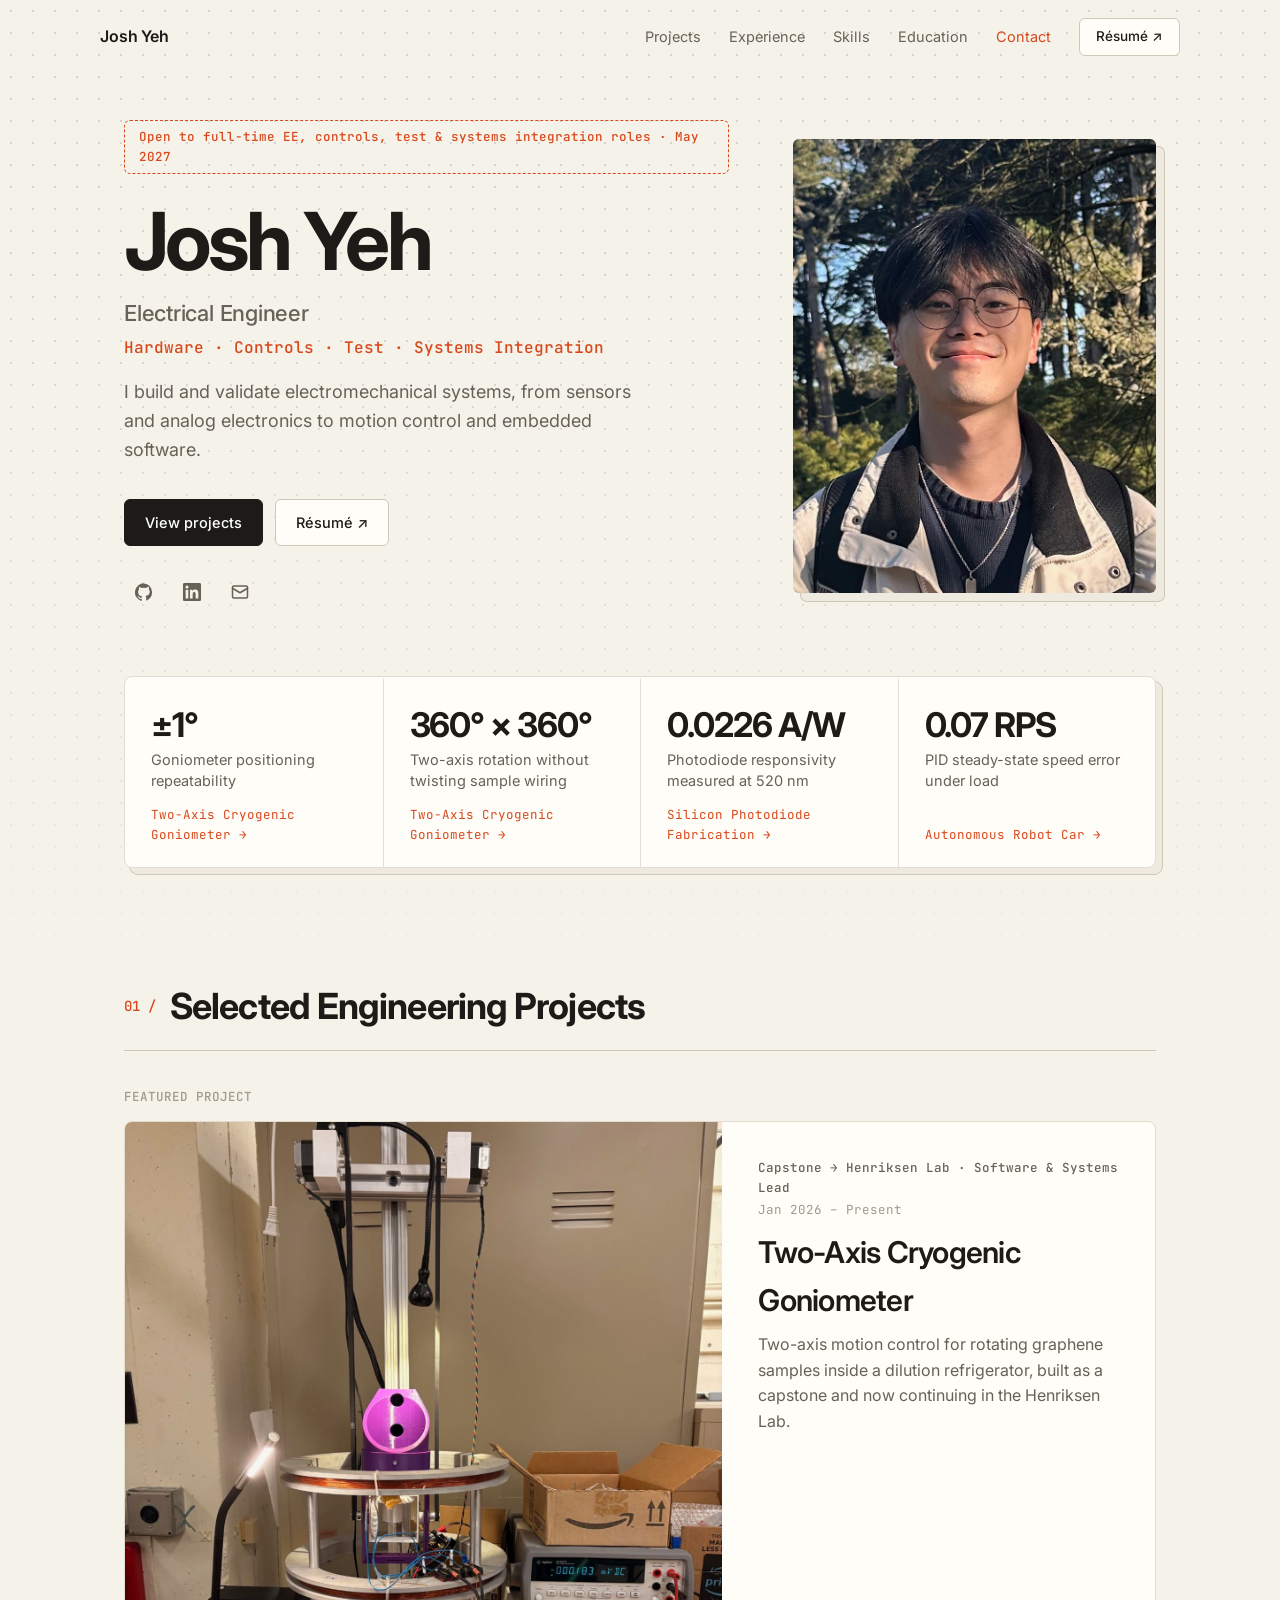
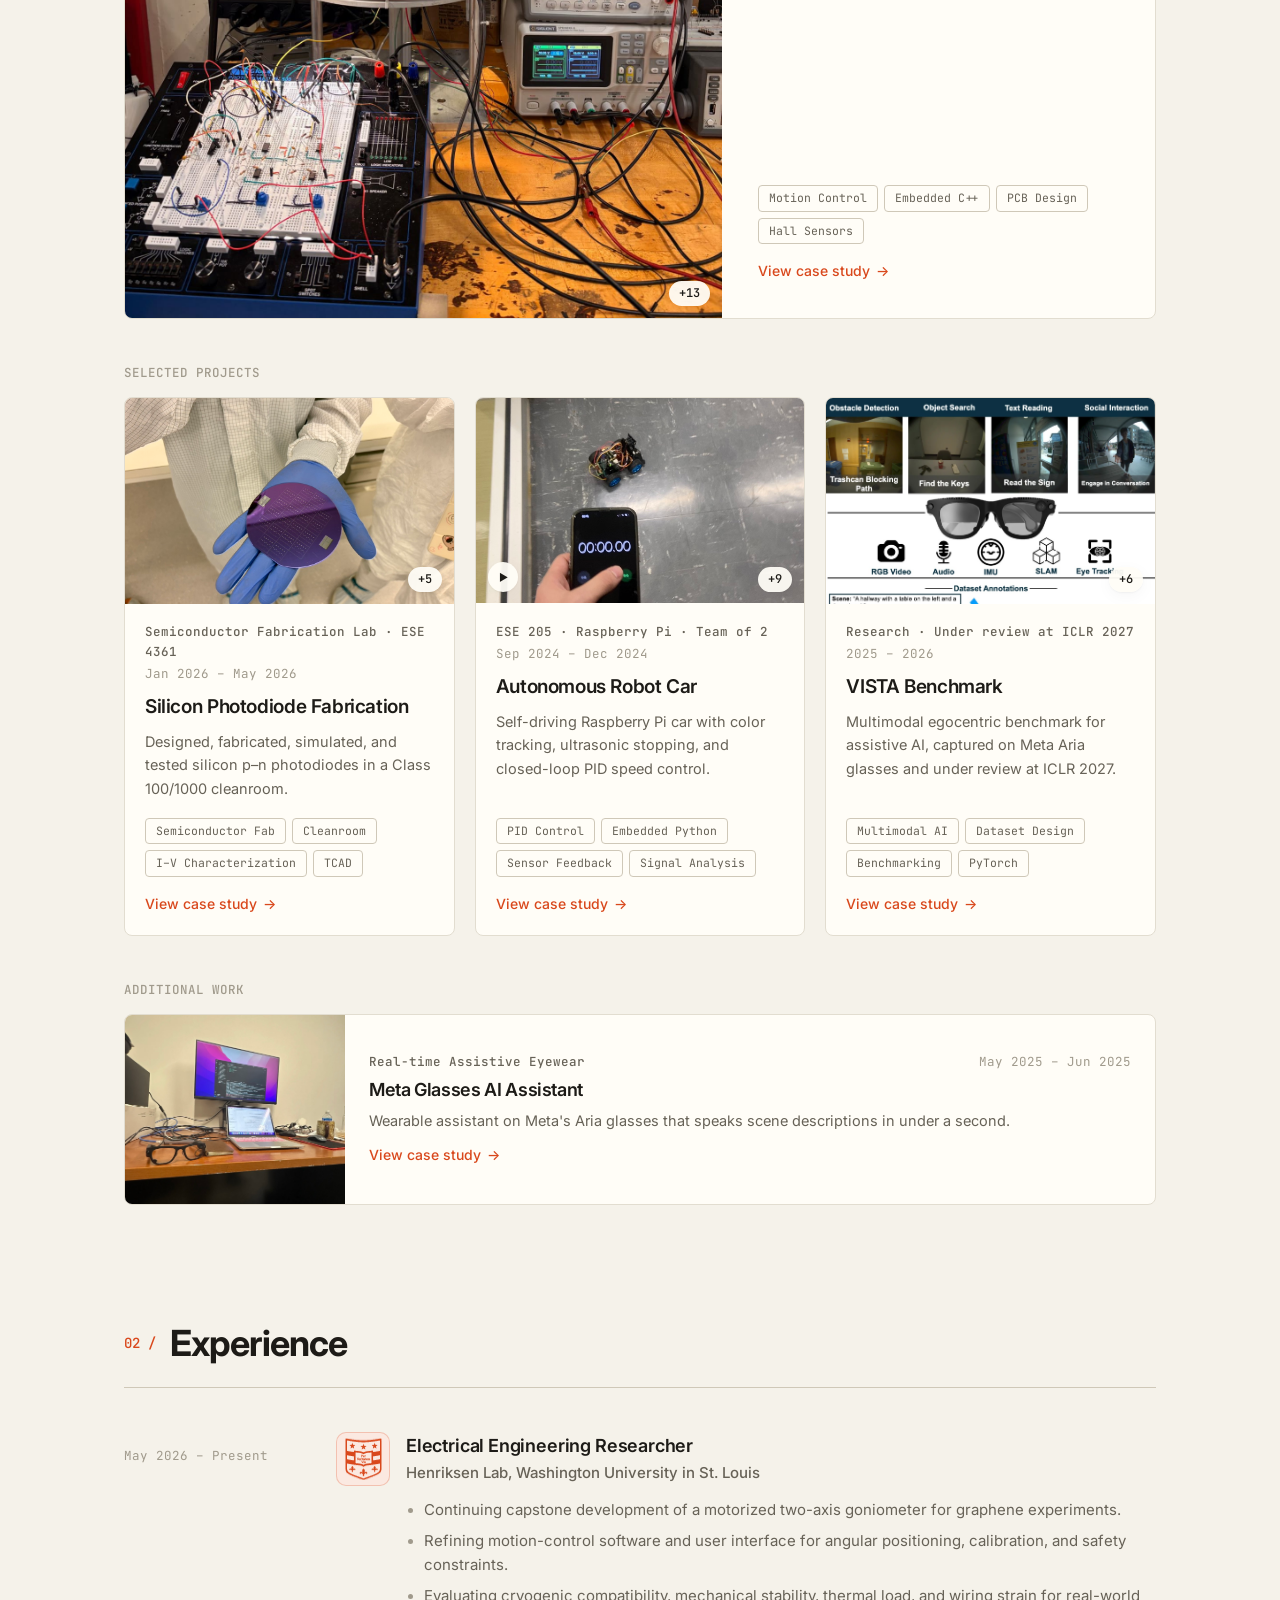
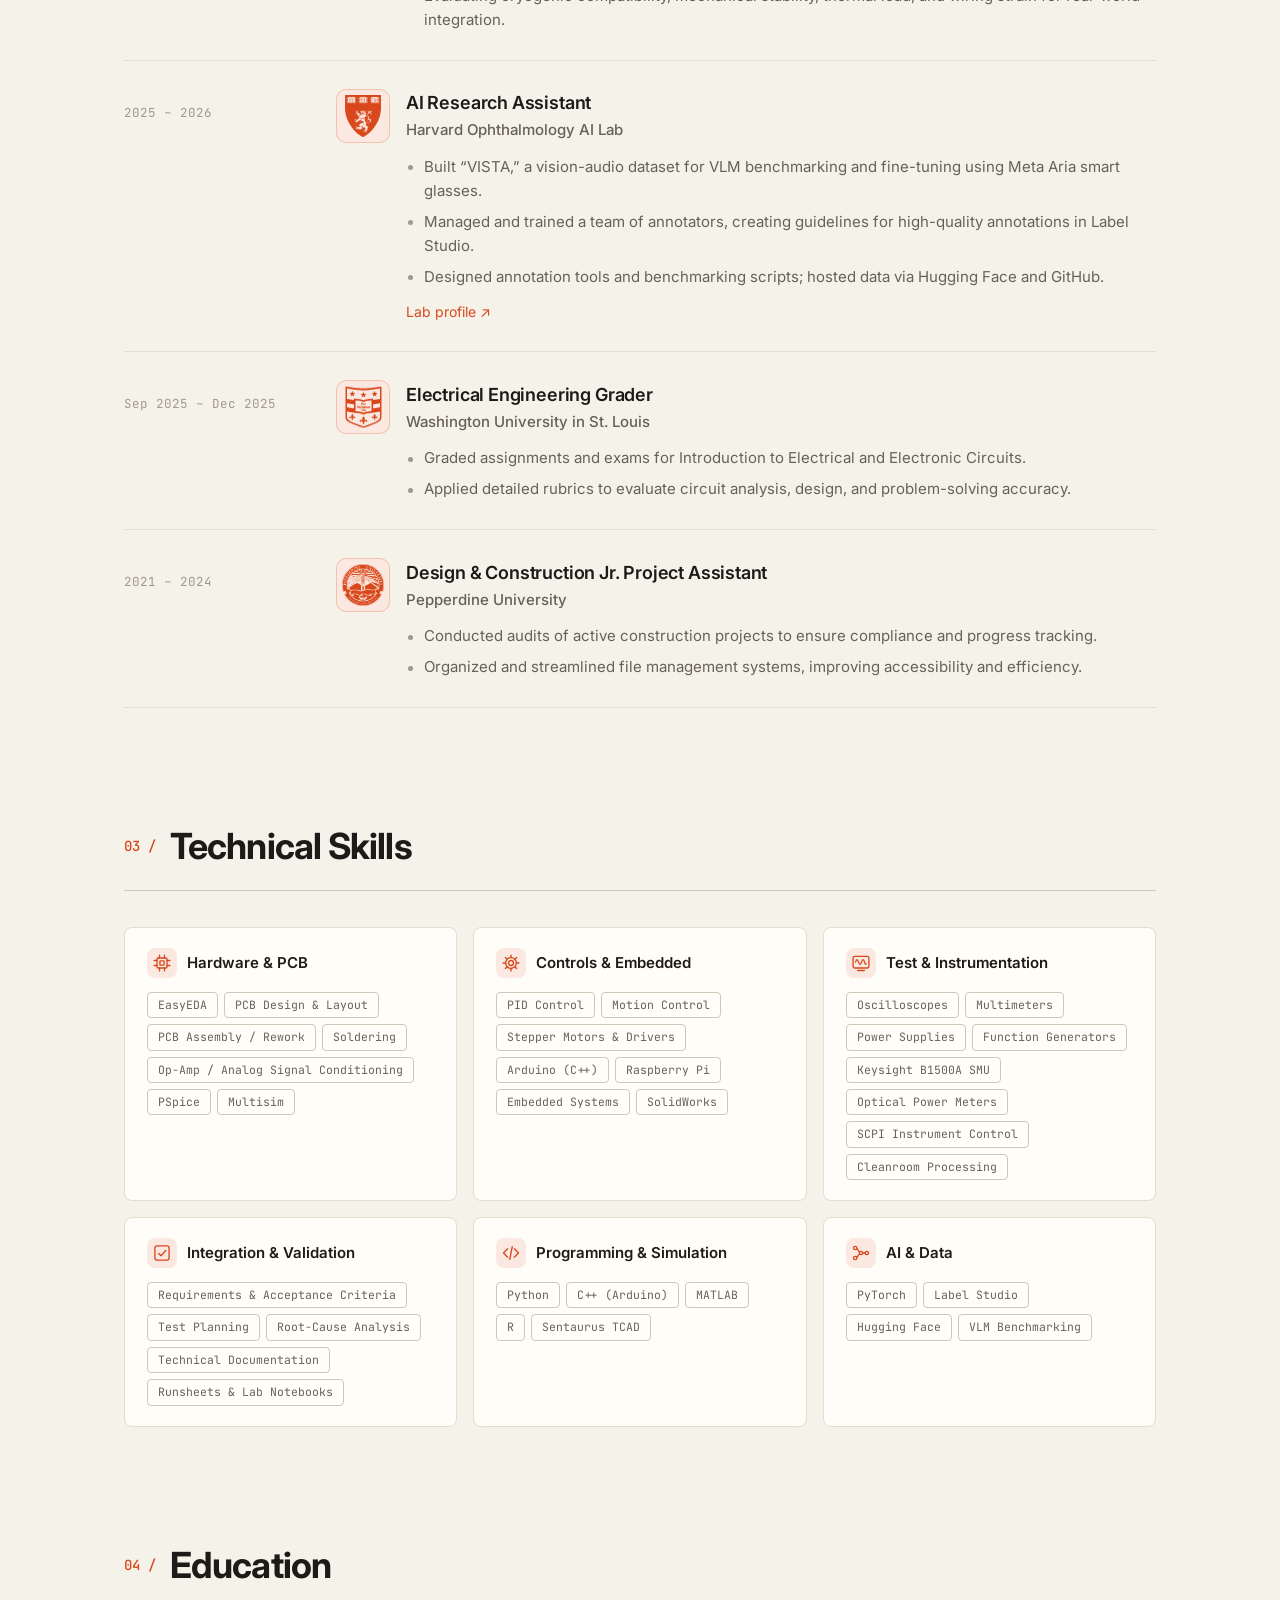
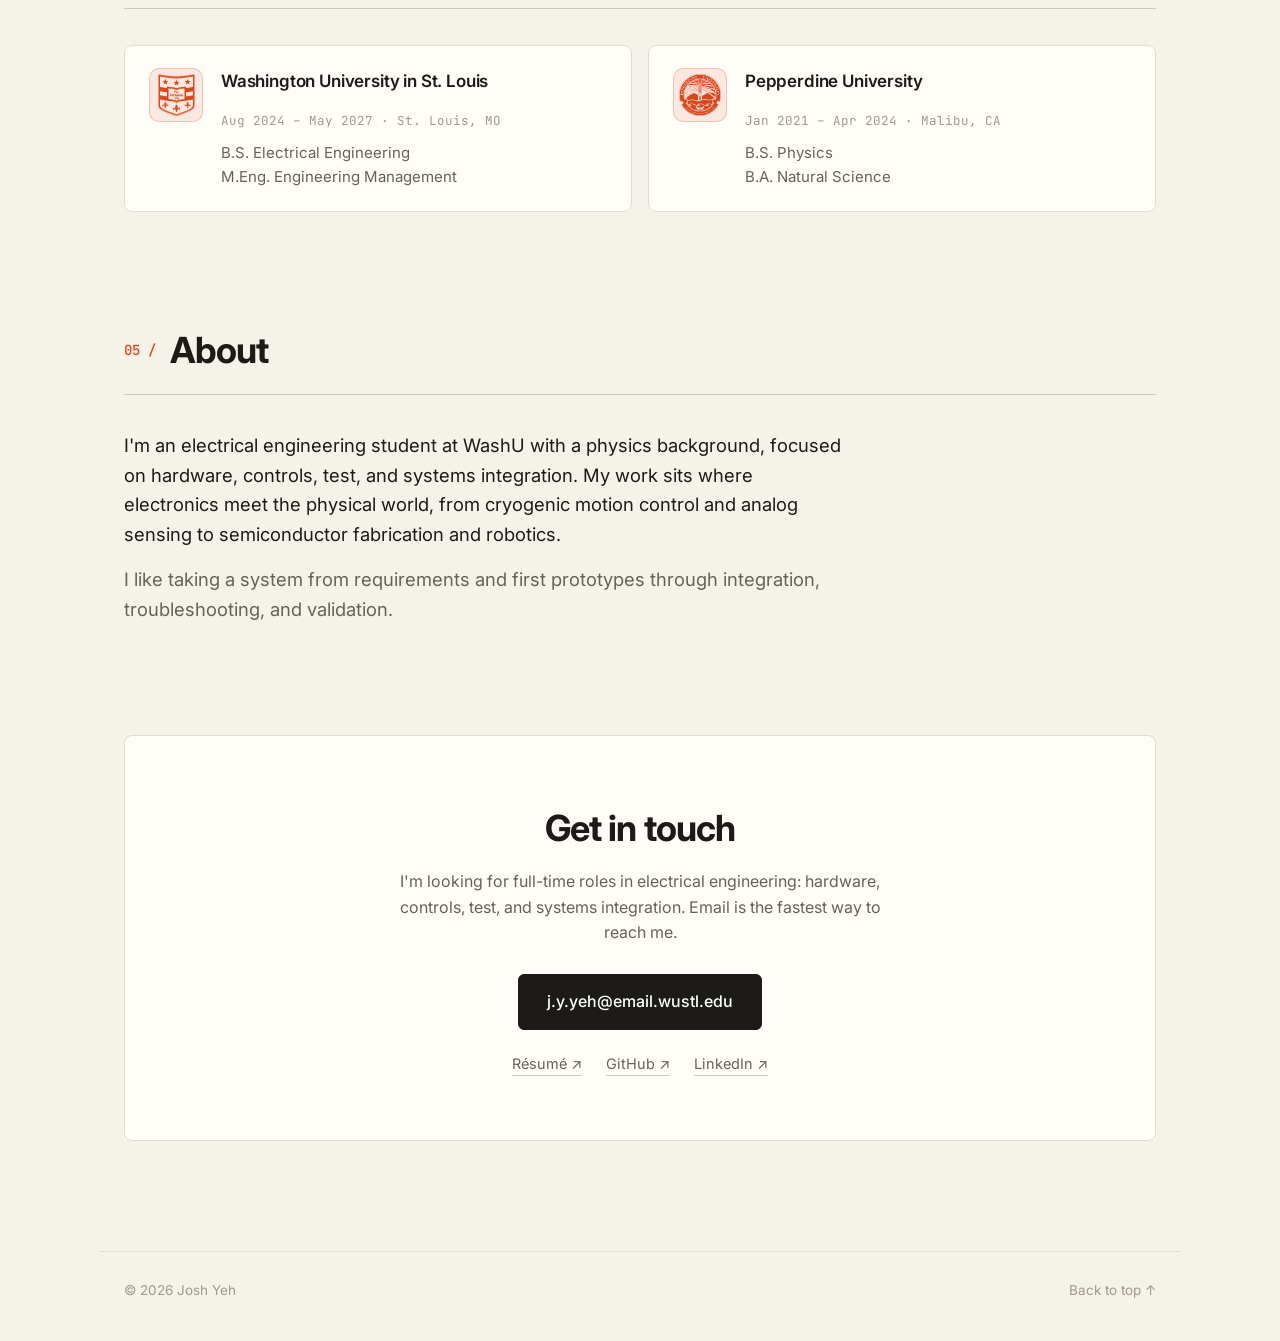
==== commit eecef8d6: "EE-first revision: static hero/SEO, EE metrics, project tiers, full case-study structure with test &" ====
--- a/index.html
+++ b/index.html
@@ -3,17 +3,23 @@
 <head>
   <meta charset="UTF-8" />
   <meta name="viewport" content="width=device-width, initial-scale=1.0" />
-  <title>Josh Yeh · Electrical Engineer</title>
-  <meta name="description" content="Josh Yeh: electrical engineer focused on hardware, controls, test, and systems integration. Projects in cryogenic motion control, cleanroom photodiode fabrication, and closed-loop robotics." />
+  <title>Josh Yeh · Electrical Engineer | Hardware, Controls, Test &amp; Systems Integration</title>
+  <meta name="description" content="Josh Yeh is an electrical engineer who builds and validates electromechanical systems: cryogenic motion control, analog sensing and PCB design, cleanroom photodiode fabrication, and PID-controlled robotics." />
+  <link rel="canonical" href="https://joshyeh1.github.io/cv/" />
   <meta property="og:title" content="Josh Yeh · Electrical Engineer" />
-  <meta property="og:description" content="Hardware, controls, test, and systems integration." />
+  <meta property="og:description" content="Hardware · Controls · Test · Systems Integration. Engineering projects in cryogenic motion control, semiconductor fabrication, and closed-loop control." />
   <meta property="og:type" content="website" />
   <meta property="og:url" content="https://joshyeh1.github.io/cv/" />
   <meta property="og:image" content="https://joshyeh1.github.io/cv/assets/img/og-card.jpg" />
   <meta property="og:image:width" content="1200" />
   <meta property="og:image:height" content="630" />
+  <meta property="og:image:alt" content="Josh Yeh, Electrical Engineer, with a photo of the two-axis goniometer test setup" />
   <meta name="twitter:card" content="summary_large_image" />
+  <meta name="twitter:title" content="Josh Yeh · Electrical Engineer" />
+  <meta name="twitter:description" content="Hardware · Controls · Test · Systems Integration." />
+  <meta name="twitter:image" content="https://joshyeh1.github.io/cv/assets/img/og-card.jpg" />
   <link rel="icon" href="data:image/svg+xml,<svg xmlns='http://www.w3.org/2000/svg' viewBox='0 0 32 32'><circle cx='16' cy='16' r='16' fill='%23d9481c'/><text x='16' y='21' font-family='Helvetica,Arial,sans-serif' font-size='13' font-weight='700' fill='white' text-anchor='middle'>JY</text></svg>" />
+  <script>document.documentElement.classList.add("js")</script>
   <link rel="preconnect" href="https://fonts.googleapis.com" />
   <link rel="preconnect" href="https://fonts.gstatic.com" crossorigin />
   <link href="https://fonts.googleapis.com/css2?family=Inter:wght@400;500;600;700&family=JetBrains+Mono:wght@400;500&display=swap" rel="stylesheet" />
@@ -21,93 +27,117 @@
   <link rel="stylesheet" href="themes.css" />
 </head>
 <body>
+  <a class="skip-link" href="#projects">Skip to projects</a>
+
   <header class="nav" id="nav">
     <a href="#top" class="nav-logo">Josh Yeh</a>
-    <nav class="nav-links">
+    <button class="nav-toggle" id="nav-toggle" aria-expanded="false" aria-controls="nav-links">Menu</button>
+    <nav class="nav-links" id="nav-links" aria-label="Primary">
       <a href="#projects">Projects</a>
       <a href="#experience">Experience</a>
+      <a href="#skills">Skills</a>
       <a href="#education">Education</a>
-      <a href="#skills">Skills</a>
       <a href="#contact">Contact</a>
-      <a class="btn btn-sm" id="nav-resume" href="#" target="_blank" rel="noopener">Résumé</a>
+      <a class="btn btn-sm" href="assets/Josh_Yeh_Resume_EE.pdf" target="_blank" rel="noopener">Résumé ↗</a>
     </nav>
   </header>
 
   <main id="top">
     <!-- HERO -->
-    <section class="hero">
+    <section class="hero" aria-labelledby="hero-name">
       <div class="hero-text reveal">
         <p class="eyebrow">Open to full-time EE, controls, test &amp; systems integration roles · May 2027</p>
-        <h1 id="hero-name"></h1>
-        <p class="hero-role" id="hero-role"></p>
-        <p class="hero-tagline" id="hero-tagline"></p>
+        <h1 id="hero-name">Josh Yeh</h1>
+        <p class="hero-role">Electrical Engineer<span class="hero-focus">Hardware · Controls · Test · Systems Integration</span></p>
+        <p class="hero-tagline">I build and validate electromechanical systems, from sensors and analog electronics to motion control and embedded software.</p>
         <div class="hero-cta">
           <a href="#projects" class="btn btn-primary">View projects</a>
-          <a href="#" class="btn" id="hero-resume" target="_blank" rel="noopener">Download résumé</a>
+          <a href="assets/Josh_Yeh_Resume_EE.pdf" class="btn" target="_blank" rel="noopener">Résumé ↗</a>
         </div>
-        <div class="hero-social" id="hero-social"></div>
+        <div class="hero-social">
+          <a class="icon-link" href="https://github.com/JoshYeh1" target="_blank" rel="noopener" aria-label="GitHub"><svg viewBox="0 0 24 24" fill="currentColor" aria-hidden="true"><path d="M12 .5a12 12 0 0 0-3.8 23.4c.6.1.8-.3.8-.6v-2.2c-3.3.7-4-1.4-4-1.4-.6-1.4-1.4-1.8-1.4-1.8-1-.7.1-.7.1-.7 1.2.1 1.8 1.2 1.8 1.2 1 1.8 2.8 1.3 3.5 1 .1-.8.4-1.3.7-1.6-2.7-.3-5.5-1.3-5.5-6 0-1.2.5-2.3 1.2-3.1-.1-.3-.5-1.5.1-3.2 0 0 1-.3 3.3 1.2a11.5 11.5 0 0 1 6 0C17.3 4.6 18.3 5 18.3 5c.7 1.7.2 2.9.1 3.2.8.8 1.2 1.9 1.2 3.1 0 4.6-2.8 5.6-5.5 5.9.4.4.8 1.1.8 2.2v3.3c0 .3.2.7.8.6A12 12 0 0 0 12 .5Z"/></svg></a>
+          <a class="icon-link" href="https://www.linkedin.com/in/joshua-yeh-profile" target="_blank" rel="noopener" aria-label="LinkedIn"><svg viewBox="0 0 24 24" fill="currentColor" aria-hidden="true"><path d="M20.4 20.5h-3.6v-5.6c0-1.3 0-3-1.8-3s-2.1 1.4-2.1 2.9v5.7H9.3V9h3.4v1.6h.1c.5-.9 1.6-1.8 3.4-1.8 3.6 0 4.3 2.4 4.3 5.5v6.2ZM5.3 7.4a2.1 2.1 0 1 1 0-4.2 2.1 2.1 0 0 1 0 4.2ZM7.1 20.5H3.5V9h3.6v11.5ZM22.2 0H1.8C.8 0 0 .8 0 1.7v20.6c0 .9.8 1.7 1.8 1.7h20.4c1 0 1.8-.8 1.8-1.7V1.7C24 .8 23.2 0 22.2 0Z"/></svg></a>
+          <a class="icon-link" href="mailto:j.y.yeh@email.wustl.edu" aria-label="Email"><svg viewBox="0 0 24 24" fill="none" stroke="currentColor" stroke-width="2" stroke-linecap="round" stroke-linejoin="round" aria-hidden="true"><rect x="2" y="4" width="20" height="16" rx="2"/><path d="m22 7-10 6L2 7"/></svg></a>
+        </div>
       </div>
       <div class="hero-visual reveal">
-        <div class="photo-frame" id="photo-frame"></div>
+        <div class="photo-frame"><img src="assets/img/headshot.jpg" alt="Portrait of Josh Yeh" width="1265" height="949" /></div>
       </div>
     </section>
 
-    <!-- HEADLINE STATS -->
-    <section class="stats reveal" id="stats" aria-label="Highlights"></section>
-
-    <!-- ABOUT -->
-    <section class="section" id="about">
-      <div class="section-head reveal">
-        <h2>About</h2>
-      </div>
-      <div class="about-body reveal" id="about-body"></div>
-    </section>
+    <!-- ENGINEERING HIGHLIGHTS (rendered from data.js) -->
+    <section class="stats reveal" id="stats" aria-label="Engineering highlights"></section>
 
     <!-- PROJECTS -->
-    <section class="section" id="projects">
+    <section class="section" id="projects" aria-labelledby="projects-title">
       <div class="section-head reveal">
-        <h2>Projects</h2>
+        <h2 id="projects-title">Selected Engineering Projects</h2>
       </div>
-      <div class="project-grid" id="project-grid"></div>
+      <div id="project-list">
+        <noscript>
+          <ul class="noscript-list">
+            <li><a href="project.html?id=goniometer">Two-Axis Cryogenic Goniometer</a>: two-axis motion control, firmware, and Hall-sensor electronics for a dilution refrigerator.</li>
+            <li><a href="project.html?id=photodiode">Silicon Photodiode Fabrication</a>: cleanroom fabrication, TCAD simulation, and I–V / responsivity testing.</li>
+            <li><a href="project.html?id=robot">Autonomous Robot Car</a>: PID speed control, color tracking, and sensor feedback on a Raspberry Pi.</li>
+            <li><a href="project.html?id=vista">VISTA Benchmark</a>: multimodal egocentric benchmark for assistive AI.</li>
+            <li><a href="project.html?id=aria">Meta Glasses AI Assistant</a>: real-time scene descriptions on Meta Aria glasses.</li>
+          </ul>
+        </noscript>
+      </div>
     </section>
 
     <!-- EXPERIENCE -->
-    <section class="section" id="experience">
+    <section class="section" id="experience" aria-labelledby="experience-title">
       <div class="section-head reveal">
-        <h2>Experience</h2>
+        <h2 id="experience-title">Experience</h2>
       </div>
       <ol class="timeline" id="timeline"></ol>
     </section>
 
+    <!-- SKILLS -->
+    <section class="section" id="skills" aria-labelledby="skills-title">
+      <div class="section-head reveal">
+        <h2 id="skills-title">Technical Skills</h2>
+      </div>
+      <div class="skills-grid" id="skills-grid"></div>
+    </section>
+
     <!-- EDUCATION -->
-    <section class="section" id="education">
+    <section class="section" id="education" aria-labelledby="education-title">
       <div class="section-head reveal">
-        <h2>Education</h2>
+        <h2 id="education-title">Education</h2>
       </div>
       <div class="edu" id="edu"></div>
     </section>
 
-    <!-- SKILLS -->
-    <section class="section" id="skills">
+    <!-- ABOUT -->
+    <section class="section" id="about" aria-labelledby="about-title">
       <div class="section-head reveal">
-        <h2>Skills</h2>
+        <h2 id="about-title">About</h2>
       </div>
-      <div class="skills-grid" id="skills-grid"></div>
+      <div class="about-body reveal">
+        <p>I'm an electrical engineering student at WashU with a physics background, focused on hardware, controls, test, and systems integration. My work sits where electronics meet the physical world, from cryogenic motion control and analog sensing to semiconductor fabrication and robotics.</p>
+        <p>I like taking a system from requirements and first prototypes through integration, troubleshooting, and validation.</p>
+      </div>
     </section>
 
     <!-- CONTACT -->
-    <section class="section contact" id="contact">
+    <section class="section contact" id="contact" aria-labelledby="contact-title">
       <div class="contact-card reveal">
-        <h2>Get in touch</h2>
+        <h2 id="contact-title">Get in touch</h2>
         <p>I'm looking for full-time roles in electrical engineering: hardware, controls, test, and systems integration. Email is the fastest way to reach me.</p>
-        <a class="btn btn-primary btn-lg" id="contact-email" href="#"></a>
-        <div class="hero-social center" id="contact-social"></div>
+        <a class="btn btn-primary btn-lg" href="mailto:j.y.yeh@email.wustl.edu">j.y.yeh@email.wustl.edu</a>
+        <div class="contact-links">
+          <a href="assets/Josh_Yeh_Resume_EE.pdf" target="_blank" rel="noopener">Résumé ↗</a>
+          <a href="https://github.com/JoshYeh1" target="_blank" rel="noopener">GitHub ↗</a>
+          <a href="https://www.linkedin.com/in/joshua-yeh-profile" target="_blank" rel="noopener">LinkedIn ↗</a>
+        </div>
       </div>
     </section>
   </main>
 
   <footer class="footer">
-    <span>© <span id="year"></span> Josh Yeh</span>
+    <span>© <span id="year">2026</span> Josh Yeh</span>
     <a href="#top">Back to top ↑</a>
   </footer>
 
--- a/styles.css
+++ b/styles.css
@@ -55,6 +55,11 @@
 .nav-links { display: flex; align-items: center; gap: 28px; font-size: 14.5px; }
 .nav-links a:not(.btn) { color: var(--muted); transition: color .2s; }
 .nav-links a:not(.btn):hover { color: var(--text); }
+.nav-links a.active { color: var(--accent); }
+.nav-toggle { display: none; }
+.skip-link { position: absolute; left: -999px; top: 8px; z-index: 200; background: var(--text); color: #fff; padding: 8px 14px; border-radius: 6px; }
+.skip-link:focus { left: 12px; }
+:focus-visible { outline: 2px solid var(--accent); outline-offset: 3px; }
 
 /* ---------- buttons ---------- */
 .btn {
@@ -126,7 +131,14 @@
 .about-body p:first-child { color: var(--text); }
 
 /* ---------- projects ---------- */
-.project-grid { display: grid; grid-template-columns: repeat(2, 1fr); gap: 24px; }
+.project-group + .project-group { margin-top: 44px; }
+.group-label { font-size: 12.5px; font-weight: 500; letter-spacing: .06em; text-transform: uppercase; color: var(--faint); margin-bottom: 14px; }
+.project-grid-featured { display: grid; }
+.project-grid { display: grid; grid-template-columns: repeat(3, 1fr); gap: 20px; }
+.project-grid .project-info { padding: 18px 20px 20px; }
+.project-grid .project-info h3 { font-size: 19px; }
+.project-grid .project-info p { font-size: 14.5px; }
+.project-grid-additional { display: grid; }
 .project-card {
   position: relative; display: flex; flex-direction: column;
   background: var(--surface); border: 1px solid var(--border); border-radius: var(--radius);
@@ -164,16 +176,17 @@
 .project-more span { transition: transform .2s; }
 .project-card:hover .project-more span { transform: translateX(3px); }
 
-.project-card.featured { grid-column: 1 / -1; flex-direction: row; }
-.project-card.compact { grid-column: 1 / -1; flex-direction: row; align-items: stretch; }
-.project-card.compact .project-cover { flex: 0 0 220px; aspect-ratio: auto; min-height: 132px; }
-.project-card.compact .project-cover .media-count { display: none; }
-.project-card.compact .project-info { justify-content: center; padding: 18px 24px; gap: 4px; }
-.project-card.compact h3 { font-size: 18px; }
-.project-card.compact p { font-size: 14.5px; }
-.project-card.featured .project-cover { flex: 0 0 56%; aspect-ratio: auto; min-height: 360px; }
+.project-card.featured { flex-direction: row; }
+.project-card.additional { grid-column: 1 / -1; flex-direction: row; align-items: stretch; }
+.project-card.additional .project-cover { flex: 0 0 220px; aspect-ratio: auto; min-height: 132px; }
+.project-card.additional .project-cover .media-count { display: none; }
+.project-card.additional .project-info { justify-content: center; padding: 18px 24px; gap: 4px; }
+.project-card.additional h3 { font-size: 18px; }
+.project-card.additional p { font-size: 14.5px; }
+.project-card.featured .project-cover { flex: 0 0 58%; aspect-ratio: auto; min-height: 440px; }
 .project-card.featured .project-info { justify-content: center; padding: 36px; }
-.project-card.featured h3 { font-size: 27px; }
+.project-card.featured h3 { font-size: 30px; letter-spacing: -0.025em; }
+.project-card.featured .project-info p { font-size: 16px; }
 
 /* ---------- experience ---------- */
 .timeline { list-style: none; border-top: 1px solid var(--border); }
@@ -197,7 +210,7 @@
 /* ---------- skills + education ---------- */
 .skills-grid { display: grid; grid-template-columns: repeat(auto-fill, minmax(300px, 1fr)); gap: 16px; }
 .skill-group { background: var(--surface); border: 1px solid var(--border); border-radius: var(--radius); padding: 20px 22px; }
-.skill-group h4 { display: flex; align-items: center; gap: 10px; font-size: 15px; font-weight: 600; margin-bottom: 14px; }
+.skill-group h3 { display: flex; align-items: center; gap: 10px; font-size: 15px; font-weight: 600; margin-bottom: 14px; }
 .skill-icon { width: 30px; height: 30px; padding: 5px; flex: none; color: var(--accent); background: var(--accent-soft); border-radius: 8px; }
 .skill-group .tags { padding-top: 0; }
 .edu { display: grid; grid-template-columns: repeat(2, 1fr); gap: 16px; }
@@ -222,6 +235,11 @@
 .contact-card { text-align: center; background: var(--surface); border: 1px solid var(--border); border-radius: 24px; padding: 64px 32px; }
 .contact-card h2 { margin-bottom: 12px; }
 .contact-card p { color: var(--muted); max-width: 500px; margin: 0 auto 28px; }
+.contact-links { display: flex; justify-content: center; flex-wrap: wrap; gap: 8px 24px; margin-top: 22px; font-size: 14.5px; }
+.contact-links a { color: var(--muted); border-bottom: 1px solid var(--border-strong); }
+.contact-links a:hover { color: var(--accent); border-color: var(--accent); }
+.noscript-list { display: grid; gap: 10px; padding-left: 20px; color: var(--muted); max-width: 760px; }
+.noscript-list a { color: var(--accent); font-weight: 600; }
 
 .footer {
   max-width: var(--maxw); margin: 0 auto; padding: 28px 24px 40px;
@@ -248,6 +266,27 @@
 .pp-header .hl { padding: 12px 14px; }
 .pp-header .hl-value { font-size: 22px; }
 .pp-links { display: flex; gap: 10px; flex-wrap: wrap; margin-top: 20px; }
+.kr-label { margin-top: 26px; font-size: 12px; letter-spacing: .06em; text-transform: uppercase; color: var(--faint); }
+.pp-header .kr-label + .highlights { margin-top: 10px; }
+.pp-text { max-width: 68ch; }
+.pp > .pp-block { margin-top: 64px; }
+.pp-tech .tags { padding-top: 0; }
+
+/* Test & iteration: issue → root cause → fix → result */
+.iter-list { list-style: none; display: grid; grid-template-columns: repeat(auto-fit, minmax(300px, 1fr)); gap: 16px; }
+.iter { display: flex; gap: 14px; padding: 18px 20px; background: var(--surface); border: 1px solid var(--border); border-radius: var(--radius); }
+.iter-n { flex: none; font-size: 13px; font-weight: 600; color: var(--accent); padding-top: 2px; }
+.iter dl { display: grid; gap: 10px; }
+.iter dt { font-size: 11.5px; letter-spacing: .05em; text-transform: uppercase; color: var(--faint); margin-bottom: 1px; }
+.iter dd { font-size: 15px; line-height: 1.55; color: var(--text); }
+.iter-result { padding-top: 10px; border-top: 1px dashed var(--border-strong); }
+.iter-result dd { font-weight: 500; }
+
+.table-note { font-size: 12.5px; color: var(--faint); padding: 8px 18px 12px; }
+.pp-more { margin-top: 26px; }
+.pp-more summary { cursor: pointer; font-size: 14.5px; font-weight: 500; color: var(--muted); padding: 10px 0; }
+.pp-more summary:hover { color: var(--text); }
+.pp-gallery-sm { grid-template-columns: repeat(auto-fill, minmax(160px, 1fr)); margin-top: 10px; }
 
 .pp-hero-wrap { margin: 0; position: sticky; top: 84px; }
 .pp-hero { border-radius: var(--radius); overflow: hidden; background: var(--surface-2); border: 1px solid var(--border); display: grid; place-items: center; }
@@ -334,8 +373,8 @@
 .sub-meta { font-size: 13.5px; color: var(--faint); }
 
 /* ---------- reveal ---------- */
-.reveal { opacity: 0; transform: translateY(16px); transition: opacity .7s cubic-bezier(.2,.8,.2,1), transform .7s cubic-bezier(.2,.8,.2,1); }
-.reveal.in { opacity: 1; transform: none; }
+.js .reveal { opacity: 0; transform: translateY(16px); transition: opacity .7s cubic-bezier(.2,.8,.2,1), transform .7s cubic-bezier(.2,.8,.2,1); }
+.js .reveal.in { opacity: 1; transform: none; }
 @media (prefers-reduced-motion: reduce) {
   .reveal { opacity: 1; transform: none; transition: none; }
   * { animation: none !important; transition: none !important; }
@@ -346,12 +385,13 @@
   .hero { grid-template-columns: 1fr; min-height: auto; padding-top: 120px; gap: 32px; }
   .hero-visual { max-width: 280px; width: 100%; order: -1; }
   .project-grid, .edu { grid-template-columns: 1fr; }
+  .iter-list { grid-template-columns: 1fr; }
   .stats { grid-template-columns: repeat(2, 1fr); }
   .stat:nth-child(3) { border-left: 0; }
   .stat:nth-child(n+3) { border-top: 1px solid var(--border); }
   .project-card.featured { flex-direction: column; }
-  .project-card.compact .project-cover { flex-basis: 130px; min-height: 0; }
-  .project-card.compact .project-info { padding: 14px 16px; }
+  .project-card.additional .project-cover { flex-basis: 130px; min-height: 0; }
+  .project-card.additional .project-info { padding: 14px 16px; }
   .project-card.featured .project-cover { flex: none; aspect-ratio: 16/10; min-height: 0; }
   .project-card.featured .project-info { padding: 22px 24px 24px; }
   .section { padding-top: 88px; }
@@ -361,10 +401,19 @@
   .pp-cols { margin-top: 48px; }
 }
 @media (max-width: 640px) {
+  .hero { padding-top: 96px; gap: 20px; }
+  .hero-visual { max-width: 170px; }
+  .hero h1 { font-size: 46px; }
   .stat { padding: 18px 16px 16px; gap: 4px; }
   .stat-value { font-size: 25px; white-space: nowrap; }
   .stat-label { font-size: 13.5px; }
-  .nav-links a:not(.btn) { display: none; }
+  .nav-toggle { display: inline-flex; border: 1px solid var(--border-strong); background: var(--surface); color: var(--text); font: inherit; font-size: 14px; font-weight: 500; padding: 8px 16px; border-radius: 6px; cursor: pointer; }
+  .nav-links { display: none; position: absolute; top: 100%; left: 0; right: 0; flex-direction: column; align-items: stretch; gap: 0; padding: 8px 24px 16px; background: var(--bg); border-bottom: 1px solid var(--border); box-shadow: var(--shadow); }
+  .nav-links.open { display: flex; }
+  .nav-links a:not(.btn) { padding: 12px 0; font-size: 16px; border-bottom: 1px solid var(--border); }
+  .nav-links .btn { margin-top: 12px; justify-content: center; padding: 12px 16px; font-size: 15px; }
+  .nav { background: var(--nav-bg); }
+  .hero-cta .btn { flex: 1; justify-content: center; padding: 13px 18px; }
   .tl-card { grid-template-columns: 1fr; }
   .tl-date { padding-top: 0; margin-bottom: 10px; }
   .tl-body > ul, .tl-body > .tl-links { margin-left: 0; }
--- a/themes.css
+++ b/themes.css
@@ -30,6 +30,12 @@
 .pp-back,
 .pp-pager span,
 .stat-link,
+.group-label,
+.kr-label,
+.iter-n,
+.iter dt,
+.table-note,
+.pp-more summary,
 .hero-focus,
 #lb-count { font-family: var(--mono); letter-spacing: 0; }
 .project-meta, .tl-date { font-size: 12.5px; }
@@ -59,7 +65,7 @@
 .project-card, .skill-group, .edu-card, .contact-card, .pp-hero, .pp-pager a, .table-wrap, .stats { border-radius: 8px; }
 .pp-tile-media, .hl { border-radius: 6px; }
 .btn { border-radius: 6px; }
-.project-card:hover { border-color: var(--text); box-shadow: 5px 5px 0 var(--border-strong); transform: translate(-2px, -2px); }
+.project-card:hover { border-color: var(--text); box-shadow: 0 6px 0 -1px var(--border-strong); transform: translateY(-3px); }
 .pp-pager a:hover { border-color: var(--text); box-shadow: 4px 4px 0 var(--border-strong); }
 .pp-tile-media:hover { border-color: var(--text); }
 
@@ -71,3 +77,12 @@
 .stats { box-shadow: 6px 6px 0 var(--surface-2), 6px 6px 0 1px var(--border-strong); }
 .stat { border-top: 3px solid transparent; }
 .stat:hover { border-top-color: var(--accent); }
+
+/* Numbered case-study sections on project pages, matching the home page */
+.pp { counter-reset: pp; }
+.pp-block-head h2::before {
+  counter-increment: pp; content: counter(pp, decimal-leading-zero) " /";
+  font-family: var(--mono); font-size: 12.5px; font-weight: 500; color: var(--accent); letter-spacing: 0; margin-right: 12px; vertical-align: 3px;
+}
+.iter { border-radius: 8px; }
+.iter-n { font-family: var(--mono); }
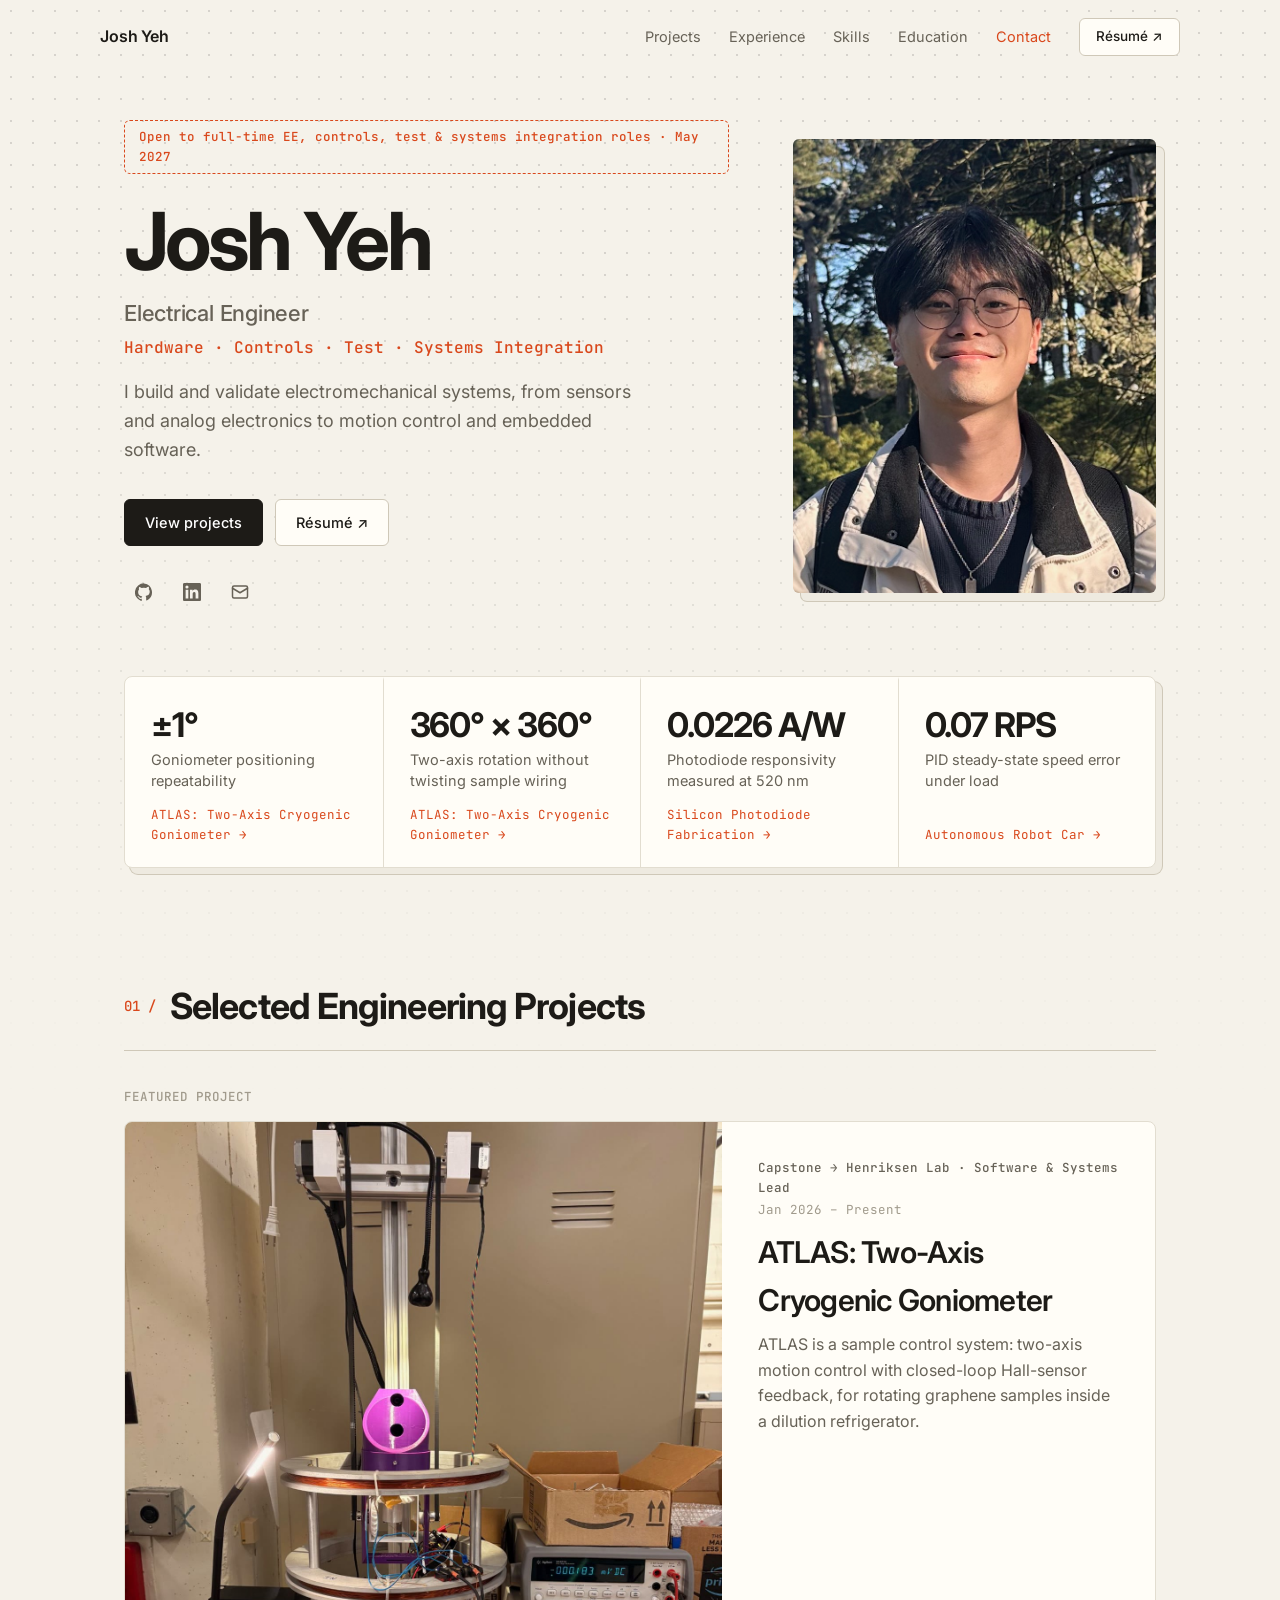
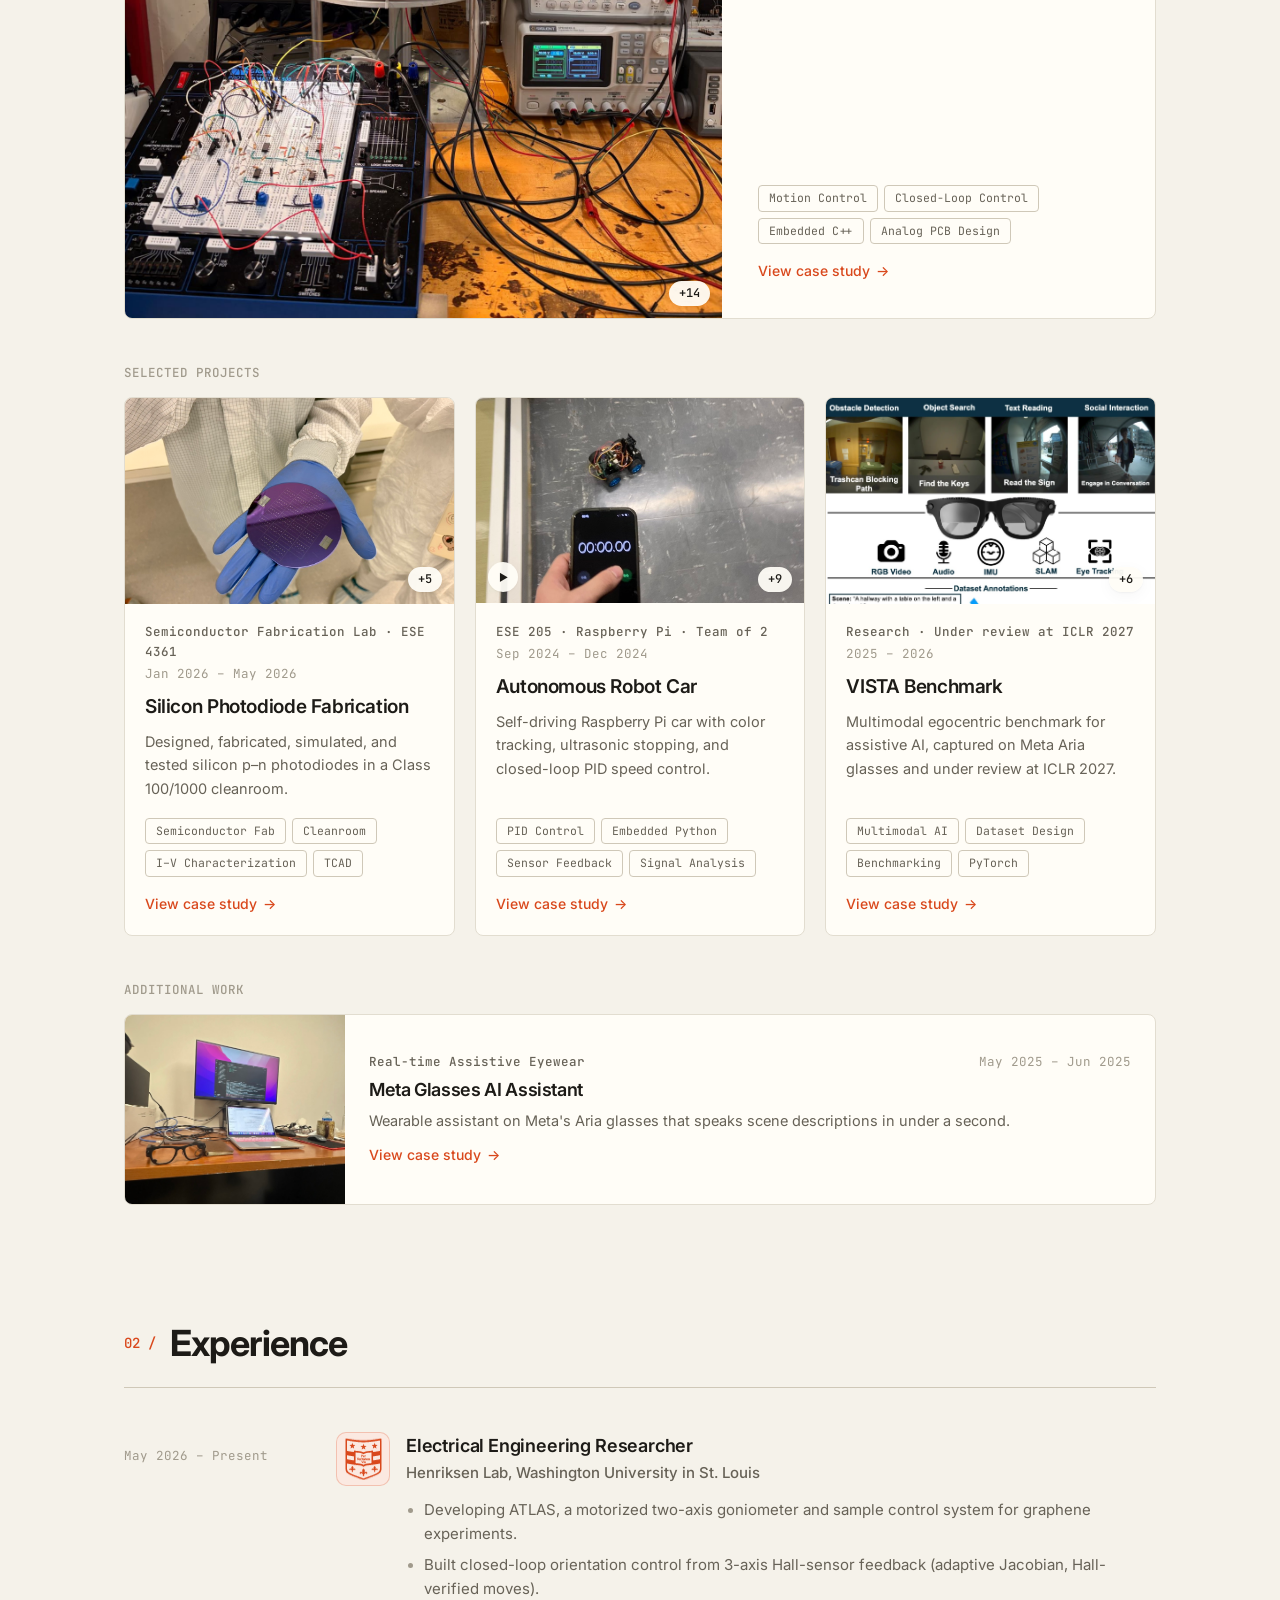
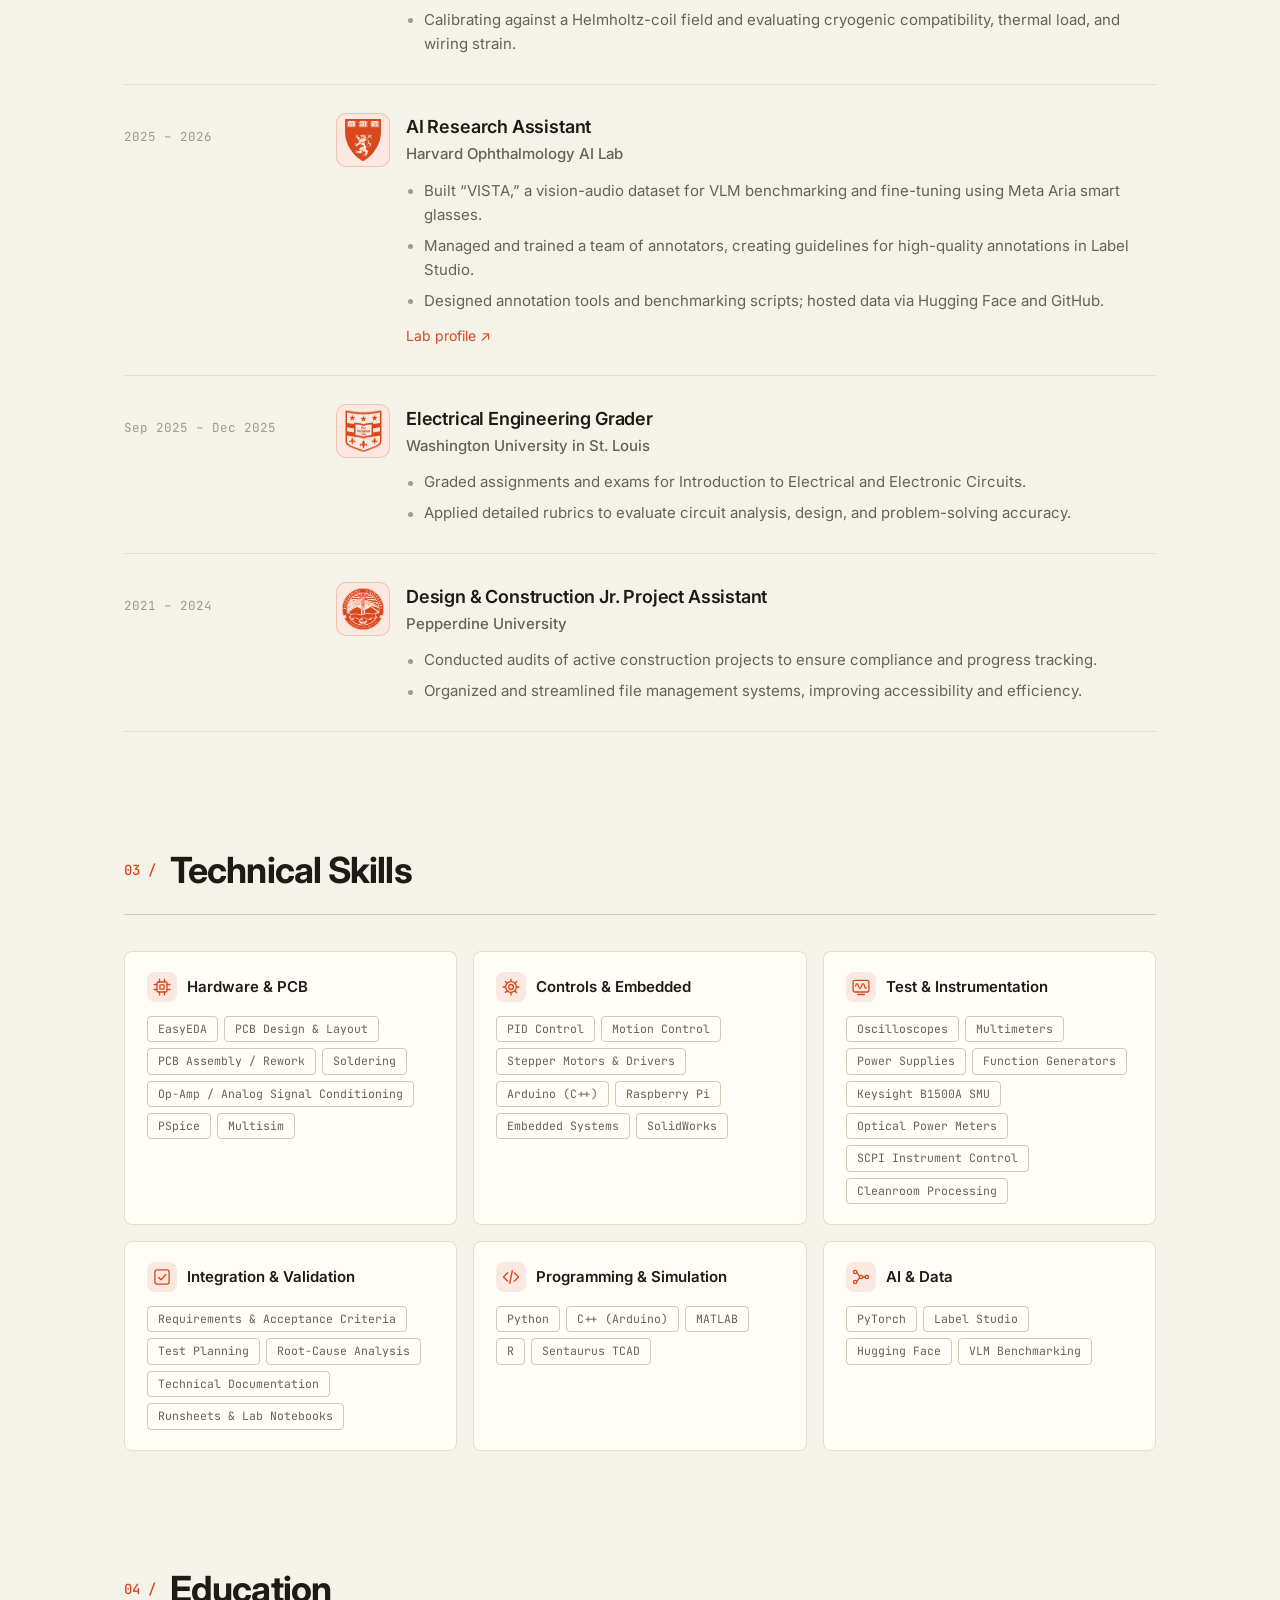
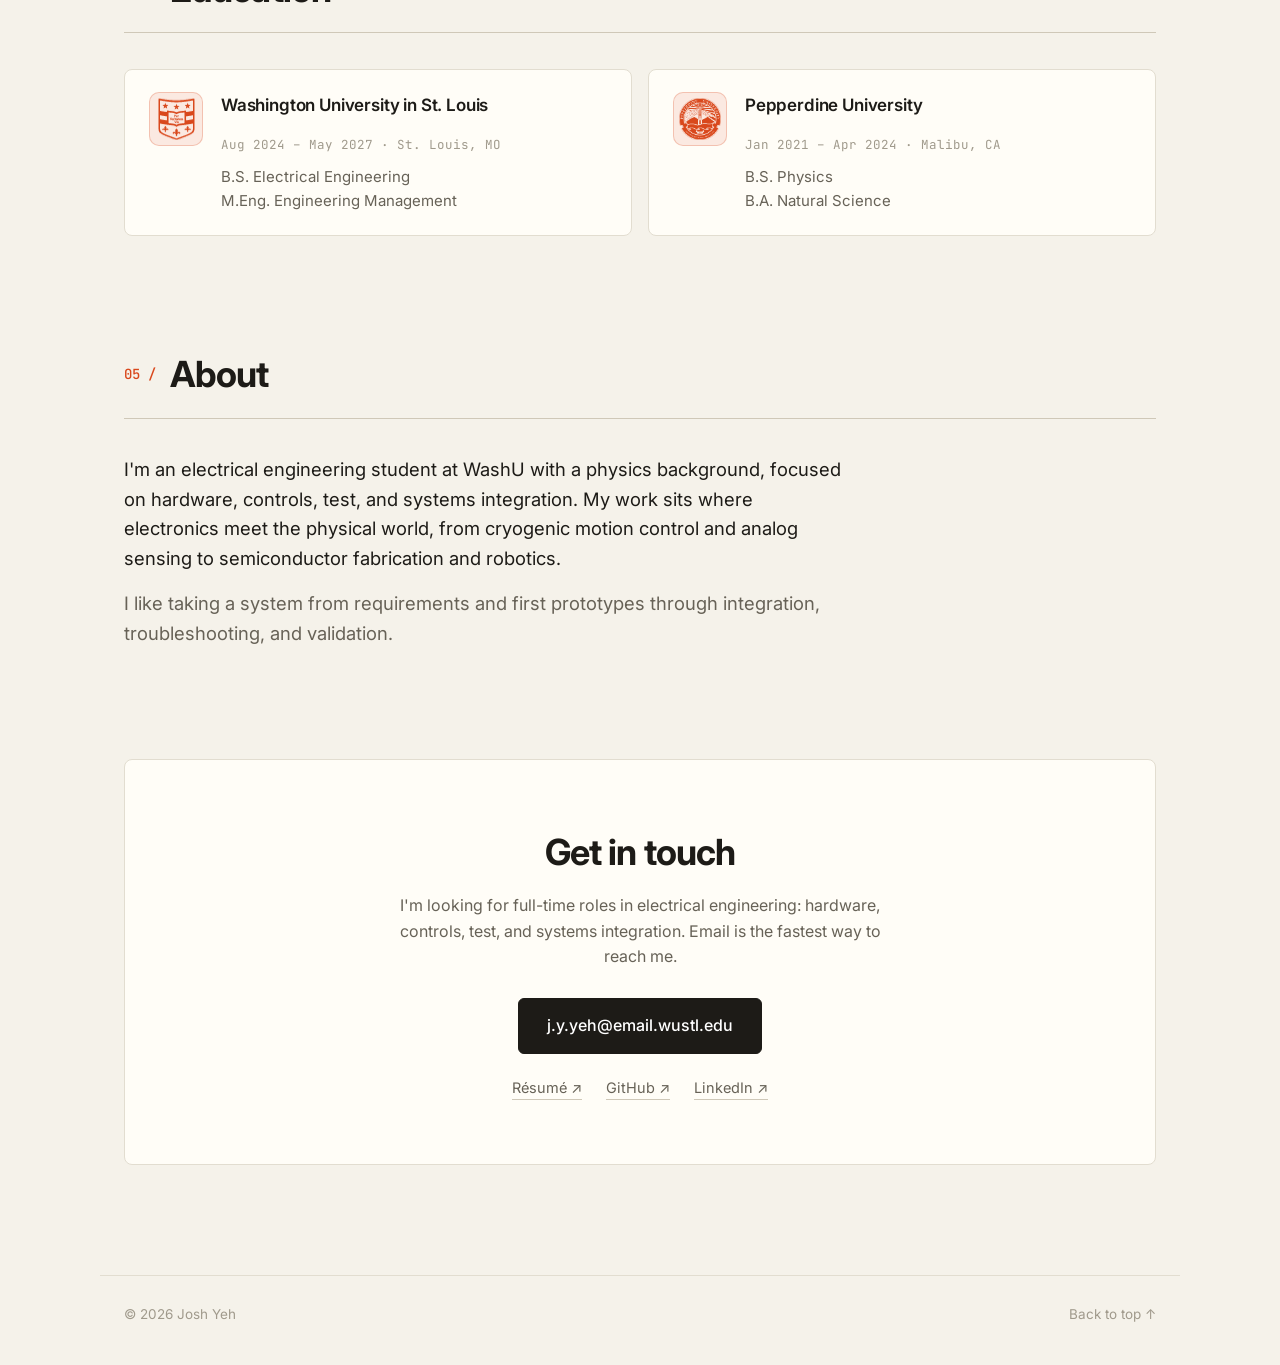
==== commit 401c3960: "Name the goniometer system ATLAS Co-Authored-By: Claude Opus 5.5 <noreply@anthropic.com>" ====
--- a/index.html
+++ b/index.html
@@ -76,7 +76,7 @@
       <div id="project-list">
         <noscript>
           <ul class="noscript-list">
-            <li><a href="project.html?id=goniometer">Two-Axis Cryogenic Goniometer</a>: two-axis motion control, firmware, and Hall-sensor electronics for a dilution refrigerator.</li>
+            <li><a href="project.html?id=goniometer">ATLAS: Two-Axis Cryogenic Goniometer</a>: two-axis motion control, firmware, and Hall-sensor electronics for a dilution refrigerator.</li>
             <li><a href="project.html?id=photodiode">Silicon Photodiode Fabrication</a>: cleanroom fabrication, TCAD simulation, and I–V / responsivity testing.</li>
             <li><a href="project.html?id=robot">Autonomous Robot Car</a>: PID speed control, color tracking, and sensor feedback on a Raspberry Pi.</li>
             <li><a href="project.html?id=vista">VISTA Benchmark</a>: multimodal egocentric benchmark for assistive AI.</li>
--- a/styles.css
+++ b/styles.css
@@ -272,15 +272,21 @@
 .pp > .pp-block { margin-top: 64px; }
 .pp-tech .tags { padding-top: 0; }
 
-/* Test & iteration: issue → root cause → fix → result */
-.iter-list { list-style: none; display: grid; grid-template-columns: repeat(auto-fit, minmax(300px, 1fr)); gap: 16px; }
-.iter { display: flex; gap: 14px; padding: 18px 20px; background: var(--surface); border: 1px solid var(--border); border-radius: var(--radius); }
-.iter-n { flex: none; font-size: 13px; font-weight: 600; color: var(--accent); padding-top: 2px; }
-.iter dl { display: grid; gap: 10px; }
-.iter dt { font-size: 11.5px; letter-spacing: .05em; text-transform: uppercase; color: var(--faint); margin-bottom: 1px; }
-.iter dd { font-size: 15px; line-height: 1.55; color: var(--text); }
-.iter-result { padding-top: 10px; border-top: 1px dashed var(--border-strong); }
-.iter-result dd { font-weight: 500; }
+/* System / Design spec list */
+.spec { display: grid; border-top: 1px solid var(--border); }
+.spec div { display: grid; grid-template-columns: 110px 1fr; gap: 14px; padding: 10px 0; border-bottom: 1px solid var(--border); }
+.spec dt { font-size: 12px; letter-spacing: .04em; text-transform: uppercase; color: var(--faint); padding-top: 2px; }
+.spec dd { font-size: 15px; line-height: 1.5; }
+
+/* Test & iteration table */
+.iter-wrap { border: 1px solid var(--border); border-radius: var(--radius); background: var(--surface); overflow: hidden; }
+.iter-table { width: 100%; border-collapse: collapse; table-layout: fixed; }
+.iter-table th { text-align: left; font-size: 12px; font-weight: 500; letter-spacing: .04em; text-transform: uppercase; color: var(--faint); padding: 12px 16px; border-bottom: 1px solid var(--border); }
+.iter-table td { vertical-align: top; padding: 14px 16px; font-size: 15px; line-height: 1.5; }
+.iter-table tbody tr + tr td { border-top: 1px solid var(--border); }
+.iter-table td + td { position: relative; }
+.iter-table td + td::before { content: "→"; position: absolute; left: -7px; top: 14px; color: var(--faint); font-size: 13px; }
+.iter-table .iter-res { font-weight: 600; color: var(--text); }
 
 .table-note { font-size: 12.5px; color: var(--faint); padding: 8px 18px 12px; }
 .pp-more { margin-top: 26px; }
@@ -385,7 +391,13 @@
   .hero { grid-template-columns: 1fr; min-height: auto; padding-top: 120px; gap: 32px; }
   .hero-visual { max-width: 280px; width: 100%; order: -1; }
   .project-grid, .edu { grid-template-columns: 1fr; }
-  .iter-list { grid-template-columns: 1fr; }
+  .iter-table thead { display: none; }
+  .iter-table, .iter-table tbody, .iter-table tr, .iter-table td { display: block; width: 100%; }
+  .iter-table tr { padding: 6px 0; }
+  .iter-table tbody tr + tr td { border-top: 0; }
+  .iter-table tbody tr + tr { border-top: 1px solid var(--border); }
+  .iter-table td { padding: 6px 16px; }
+  .iter-table td::before, .iter-table td + td::before { content: attr(data-label); position: static; display: block; font-size: 11px; letter-spacing: .04em; text-transform: uppercase; color: var(--faint); }
   .stats { grid-template-columns: repeat(2, 1fr); }
   .stat:nth-child(3) { border-left: 0; }
   .stat:nth-child(n+3) { border-top: 1px solid var(--border); }
--- a/themes.css
+++ b/themes.css
@@ -32,8 +32,9 @@
 .stat-link,
 .group-label,
 .kr-label,
-.iter-n,
-.iter dt,
+.spec dt,
+.iter-table th,
+.iter-table td::before,
 .table-note,
 .pp-more summary,
 .hero-focus,
@@ -84,5 +85,4 @@
   counter-increment: pp; content: counter(pp, decimal-leading-zero) " /";
   font-family: var(--mono); font-size: 12.5px; font-weight: 500; color: var(--accent); letter-spacing: 0; margin-right: 12px; vertical-align: 3px;
 }
-.iter { border-radius: 8px; }
-.iter-n { font-family: var(--mono); }
+.iter-wrap { border-radius: 8px; }
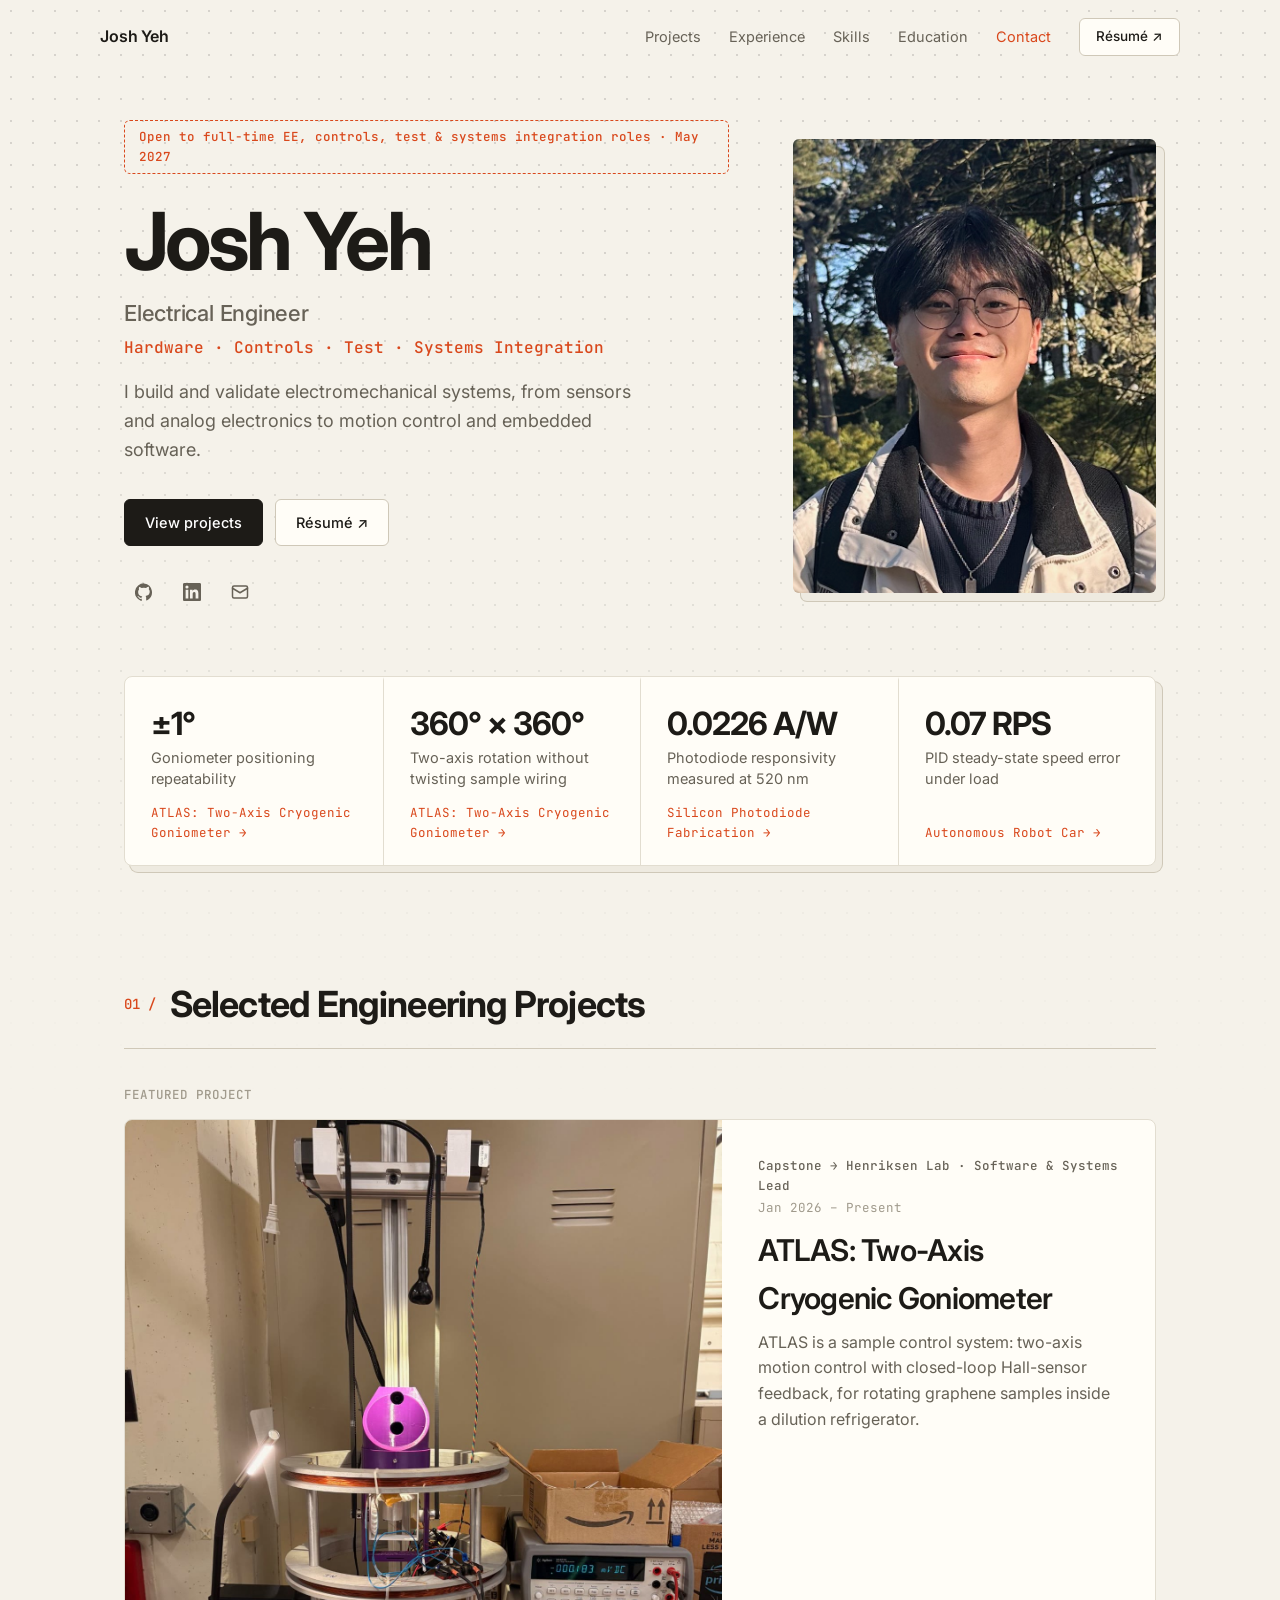
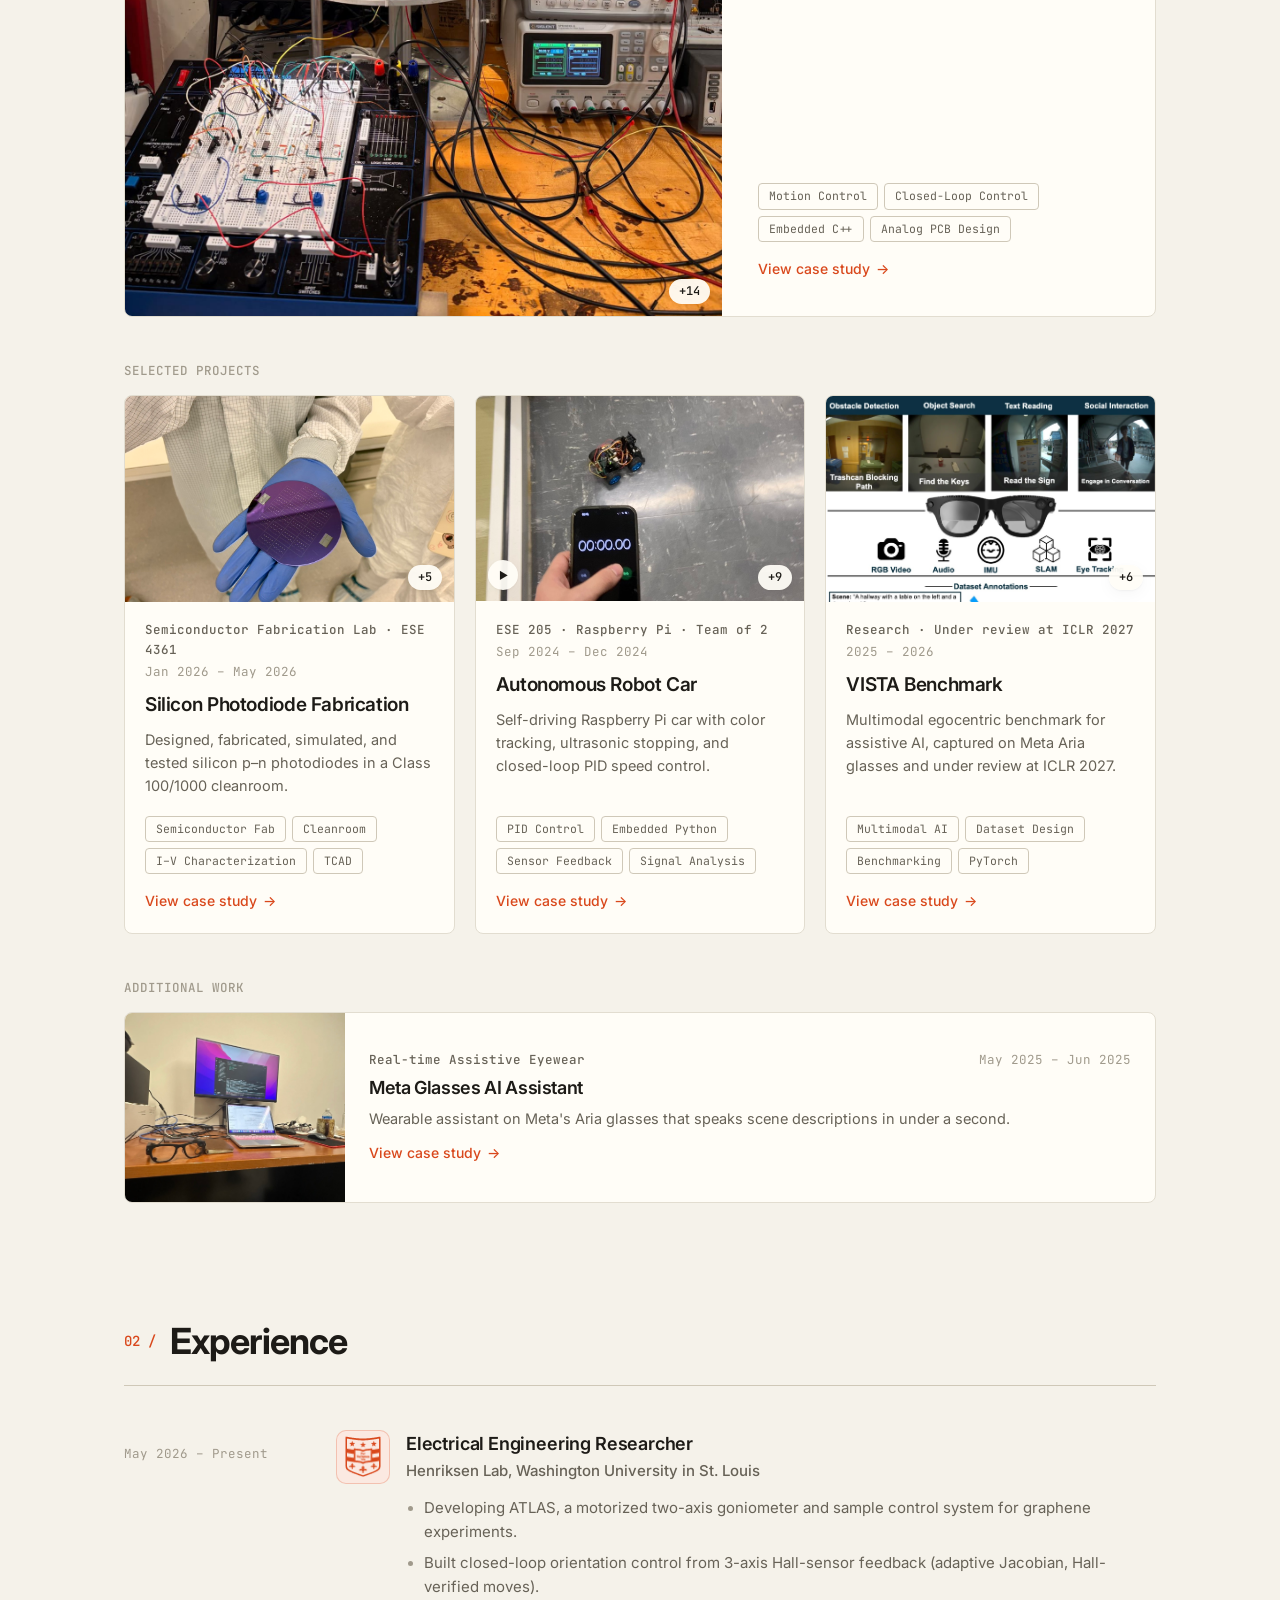
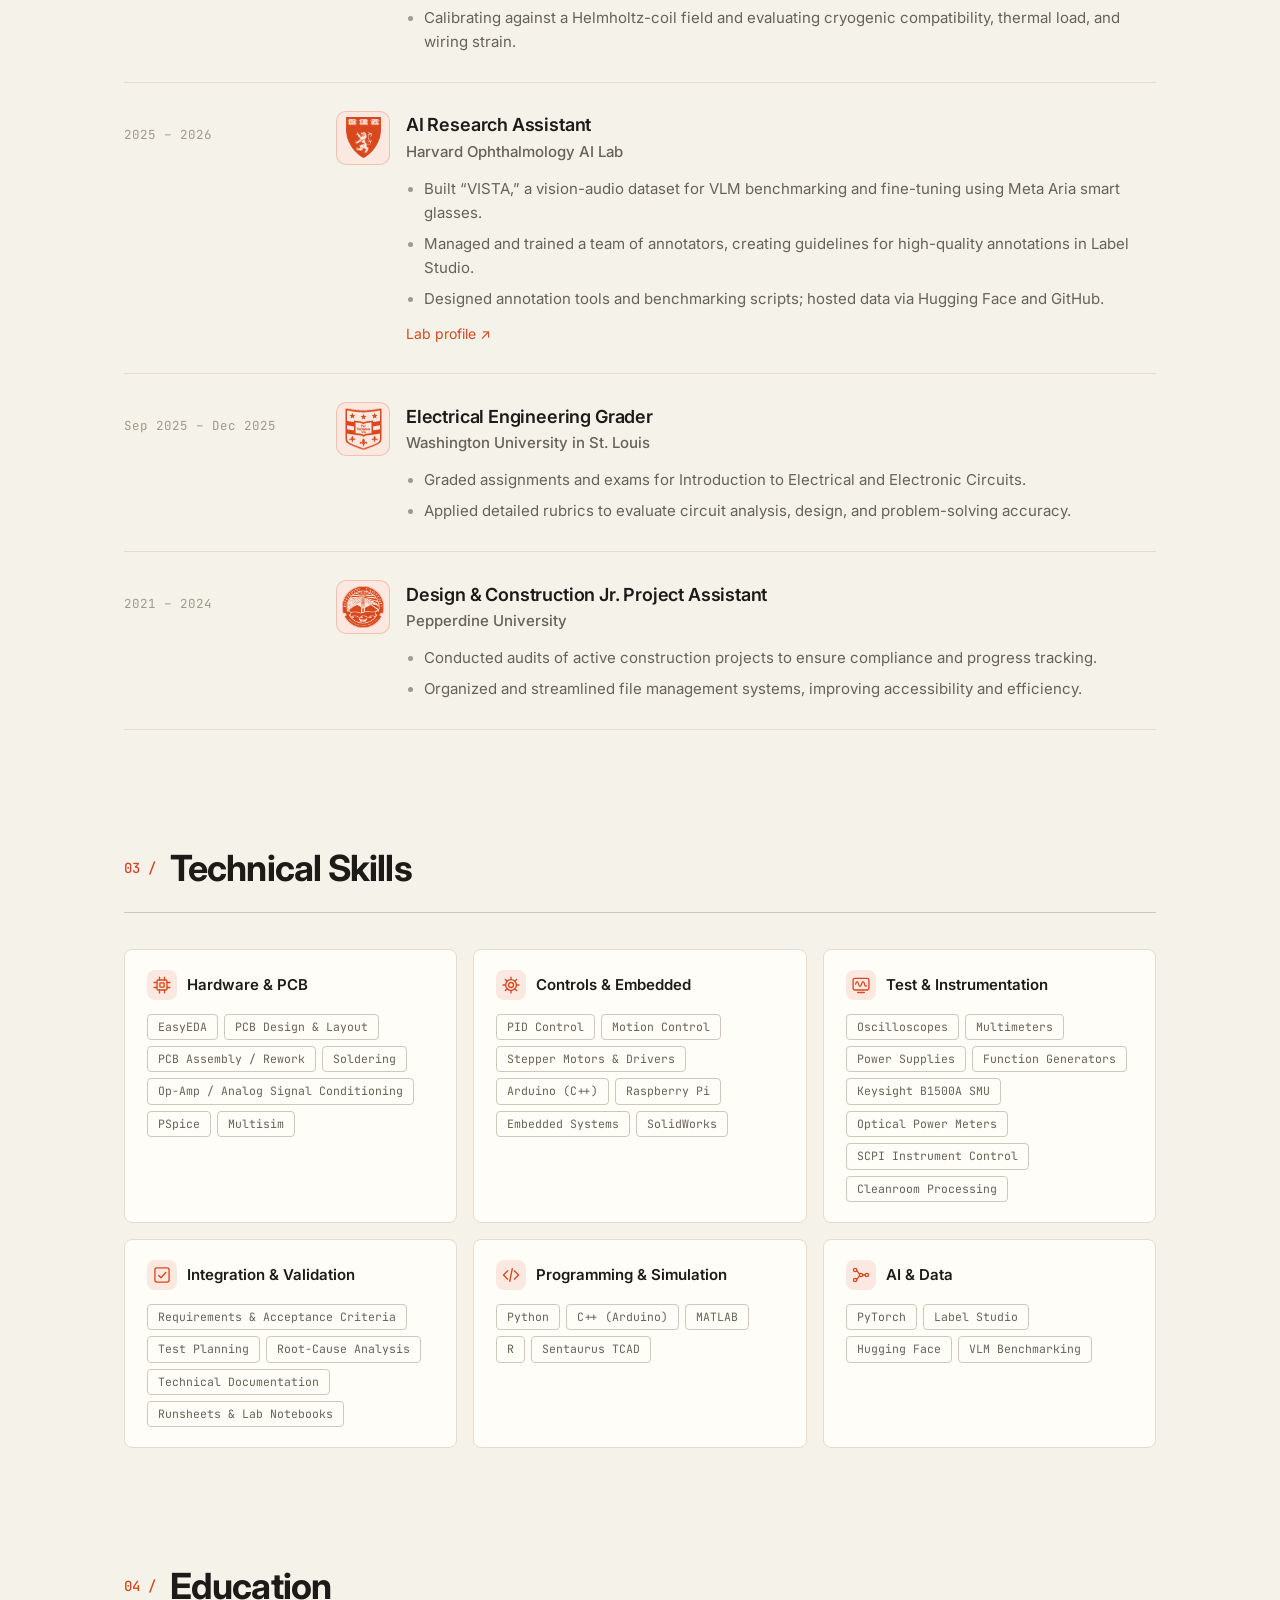
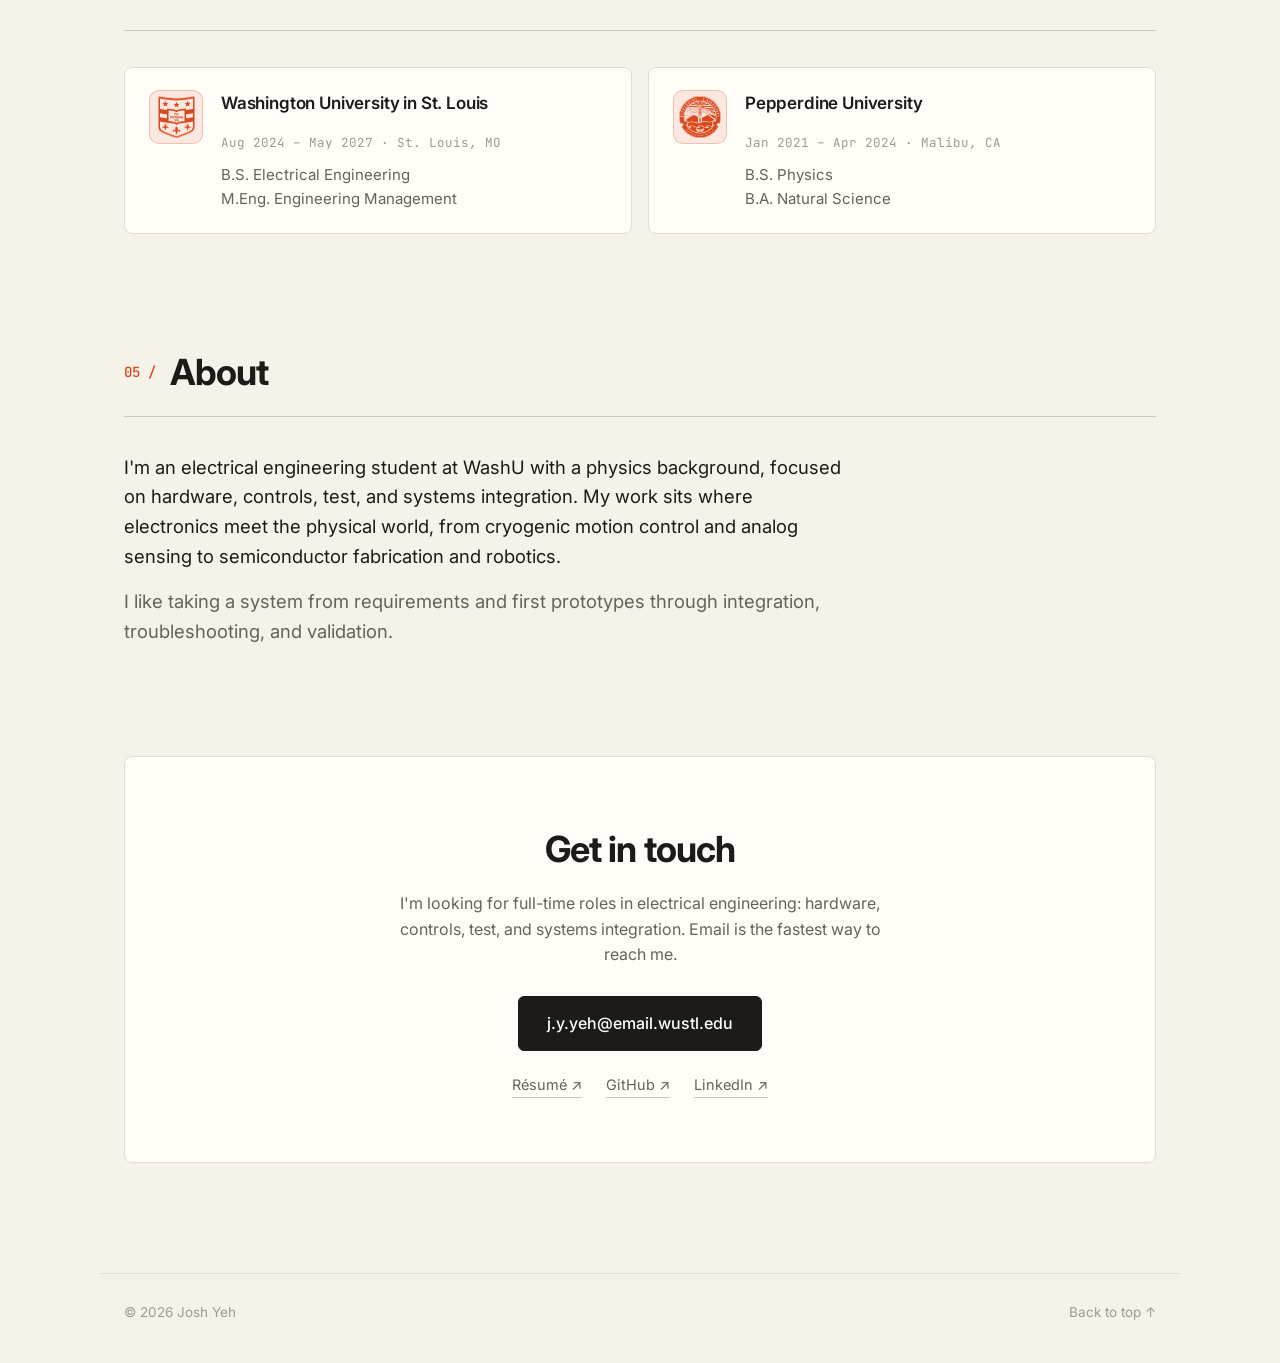
==== commit 9e9ea1d5: "Metrics: 2x2 at medium widths, no wrapping; cache-busting asset versions Co-Authored-By: Claude Opus" ====
--- a/index.html
+++ b/index.html
@@ -23,8 +23,8 @@
   <link rel="preconnect" href="https://fonts.googleapis.com" />
   <link rel="preconnect" href="https://fonts.gstatic.com" crossorigin />
   <link href="https://fonts.googleapis.com/css2?family=Inter:wght@400;500;600;700&family=JetBrains+Mono:wght@400;500&display=swap" rel="stylesheet" />
-  <link rel="stylesheet" href="styles.css" />
-  <link rel="stylesheet" href="themes.css" />
+  <link rel="stylesheet" href="styles.css?v=3" />
+  <link rel="stylesheet" href="themes.css?v=3" />
 </head>
 <body>
   <a class="skip-link" href="#projects">Skip to projects</a>
@@ -141,8 +141,8 @@
     <a href="#top">Back to top ↑</a>
   </footer>
 
-  <script src="data.js"></script>
-  <script src="common.js"></script>
-  <script src="main.js"></script>
+  <script src="data.js?v=3"></script>
+  <script src="common.js?v=3"></script>
+  <script src="main.js?v=3"></script>
 </body>
 </html>
--- a/styles.css
+++ b/styles.css
@@ -121,7 +121,7 @@
 .stat { display: flex; flex-direction: column; gap: 6px; padding: 26px 26px 22px; transition: background .2s; }
 .stat + .stat { border-left: 1px solid var(--border); }
 .stat:hover { background: var(--surface-2); }
-.stat-value { font-size: 34px; font-weight: 700; letter-spacing: -0.03em; line-height: 1.1; }
+.stat-value { font-size: clamp(22px, 2.5vw, 34px); font-weight: 700; letter-spacing: -0.03em; line-height: 1.1; white-space: nowrap; }
 .stat-label { font-size: 14.5px; color: var(--muted); line-height: 1.45; flex: 1; }
 .stat-link { font-size: 12.5px; color: var(--accent); margin-top: 8px; }
 .stat:hover .stat-link { text-decoration: underline; }
@@ -387,6 +387,12 @@
 }
 
 /* ---------- responsive ---------- */
+@media (max-width: 1060px) {
+  .stats { grid-template-columns: repeat(2, 1fr); }
+  .stat:nth-child(3) { border-left: 0; }
+  .stat:nth-child(n+3) { border-top: 1px solid var(--border); }
+  .stat-value { font-size: 30px; }
+}
 @media (max-width: 900px) {
   .hero { grid-template-columns: 1fr; min-height: auto; padding-top: 120px; gap: 32px; }
   .hero-visual { max-width: 280px; width: 100%; order: -1; }
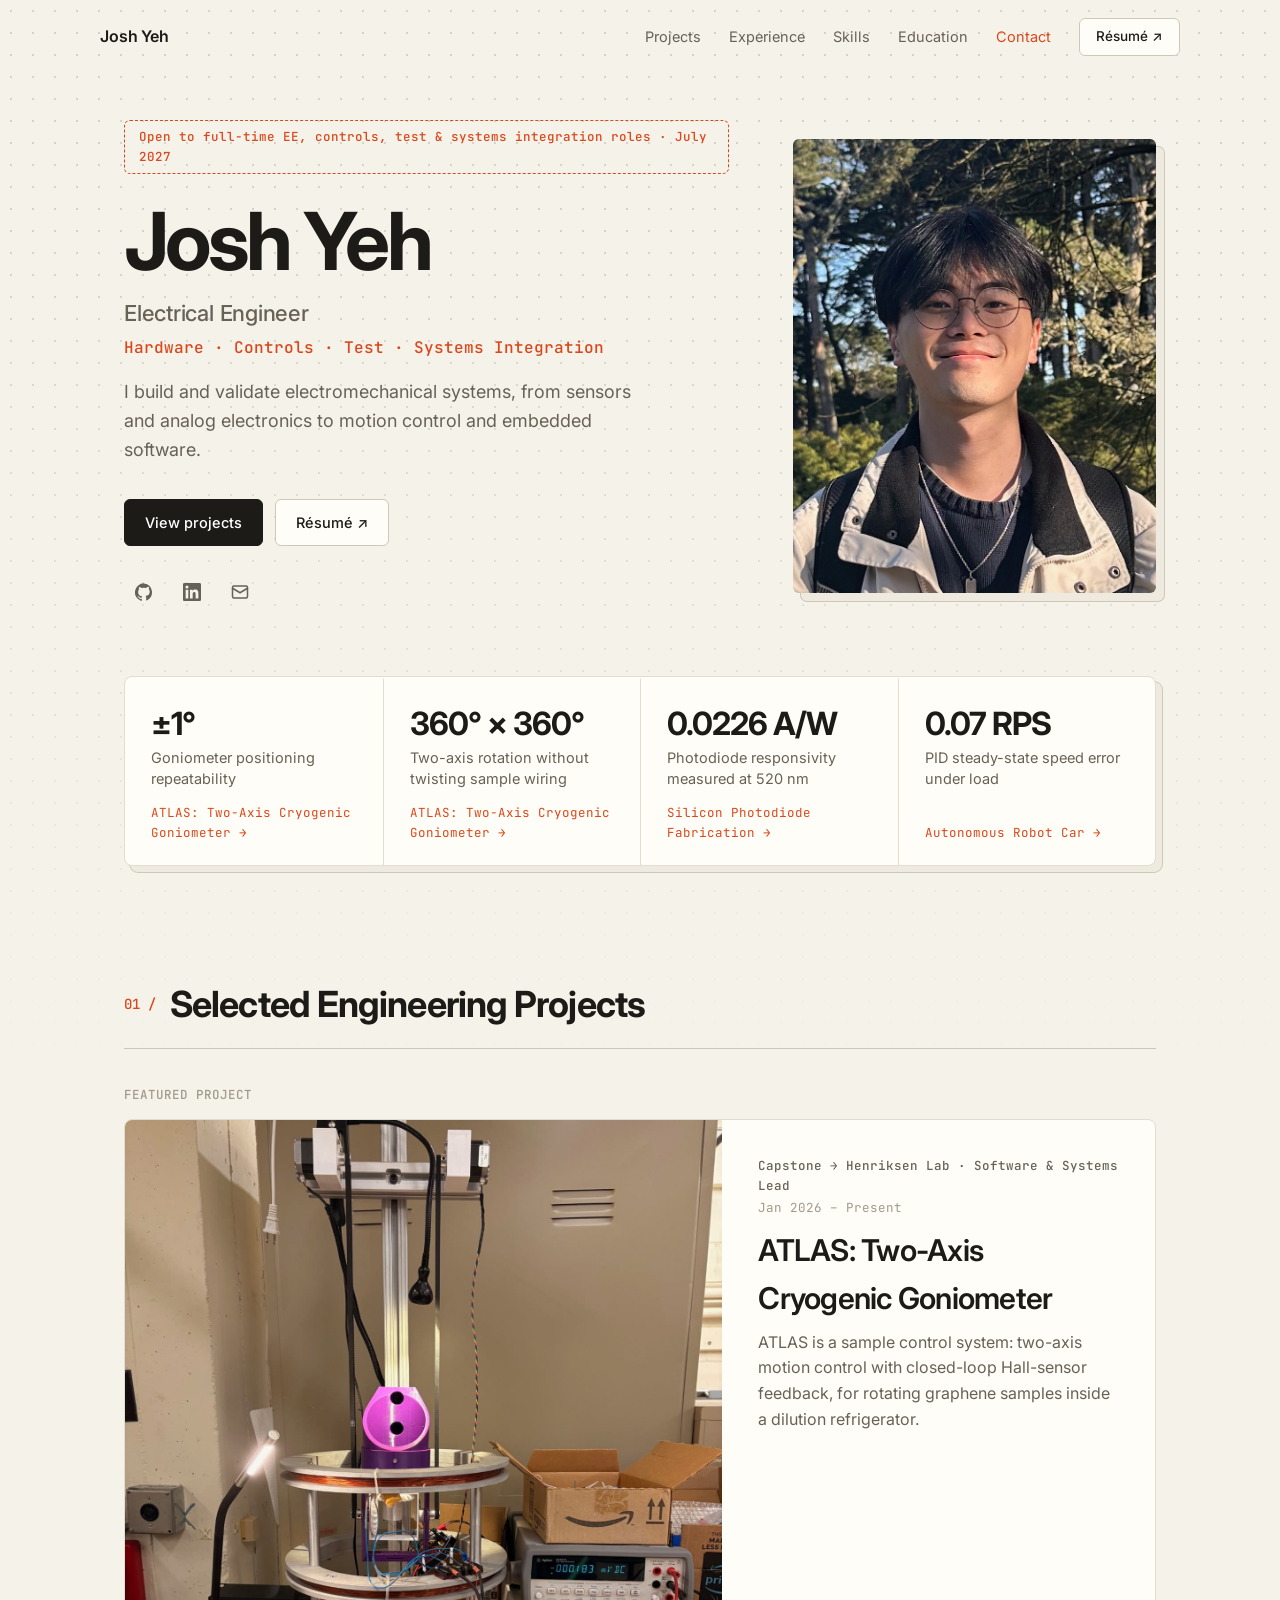
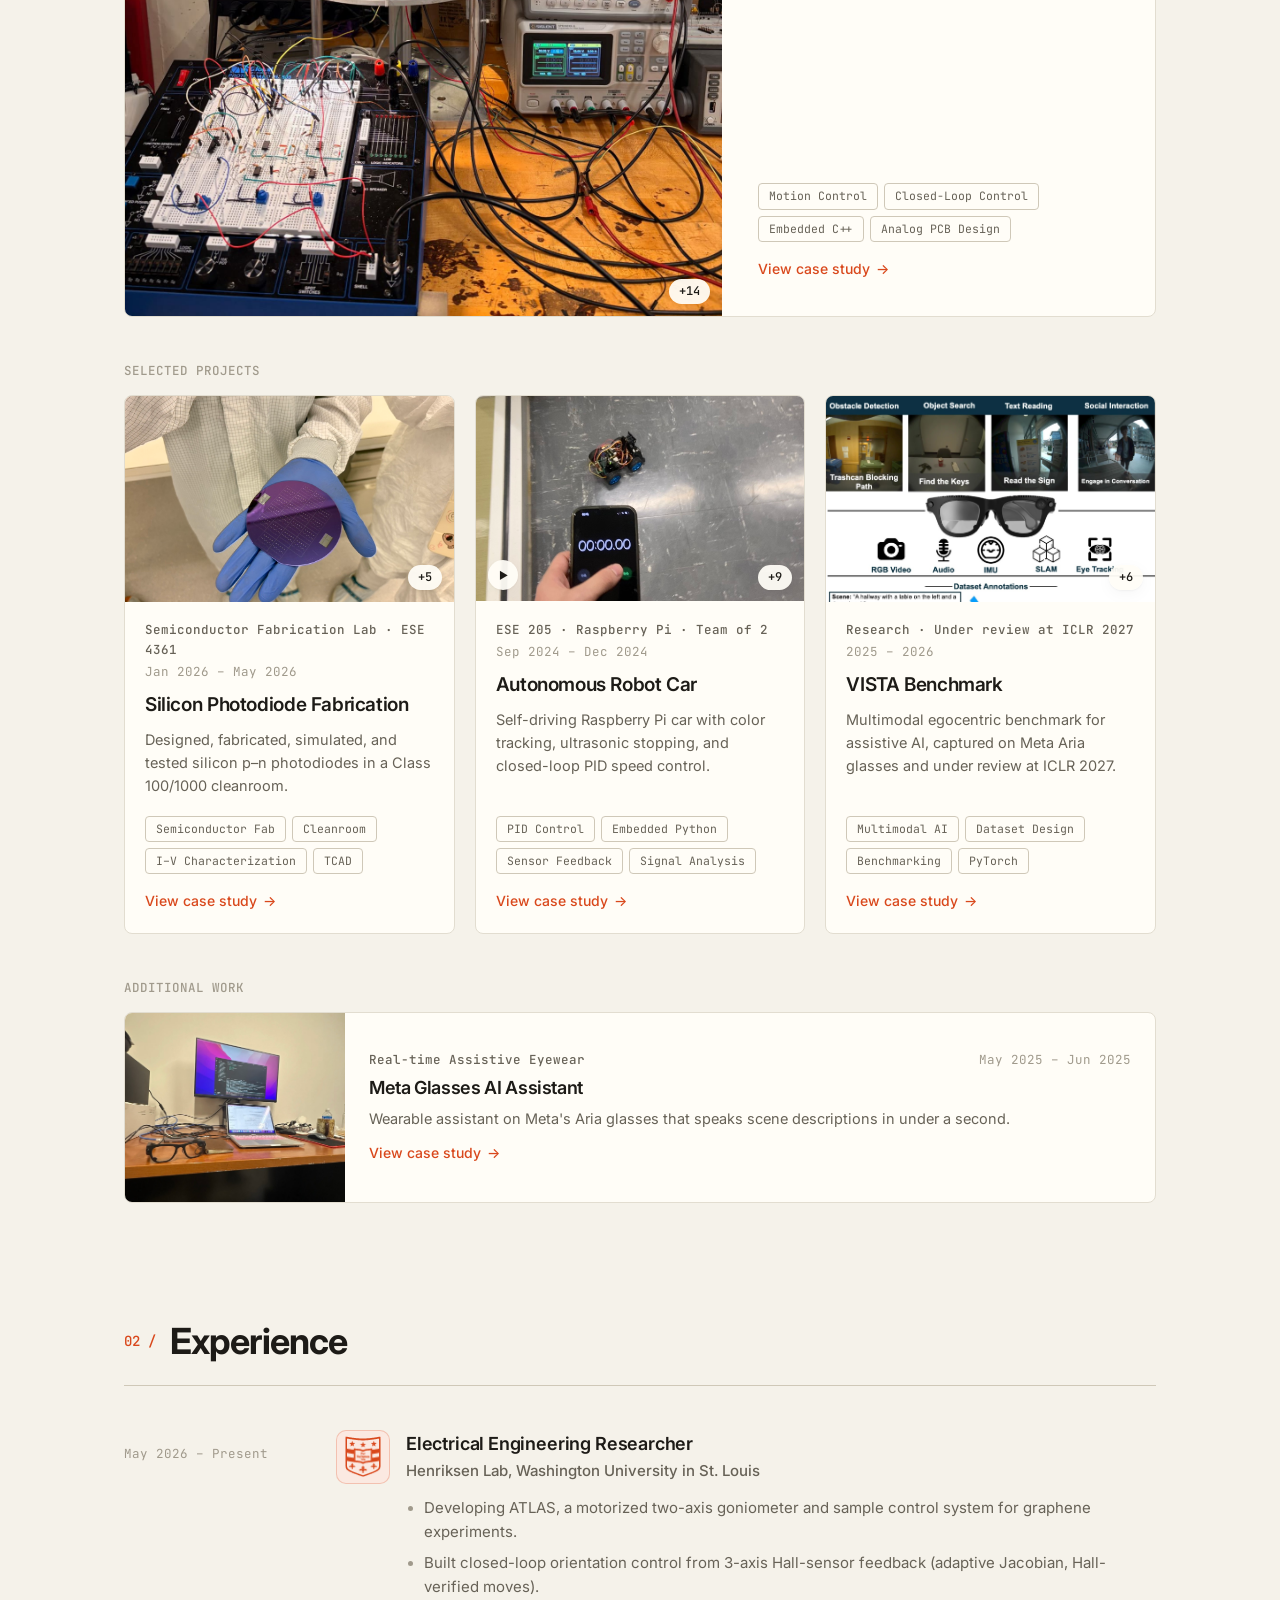
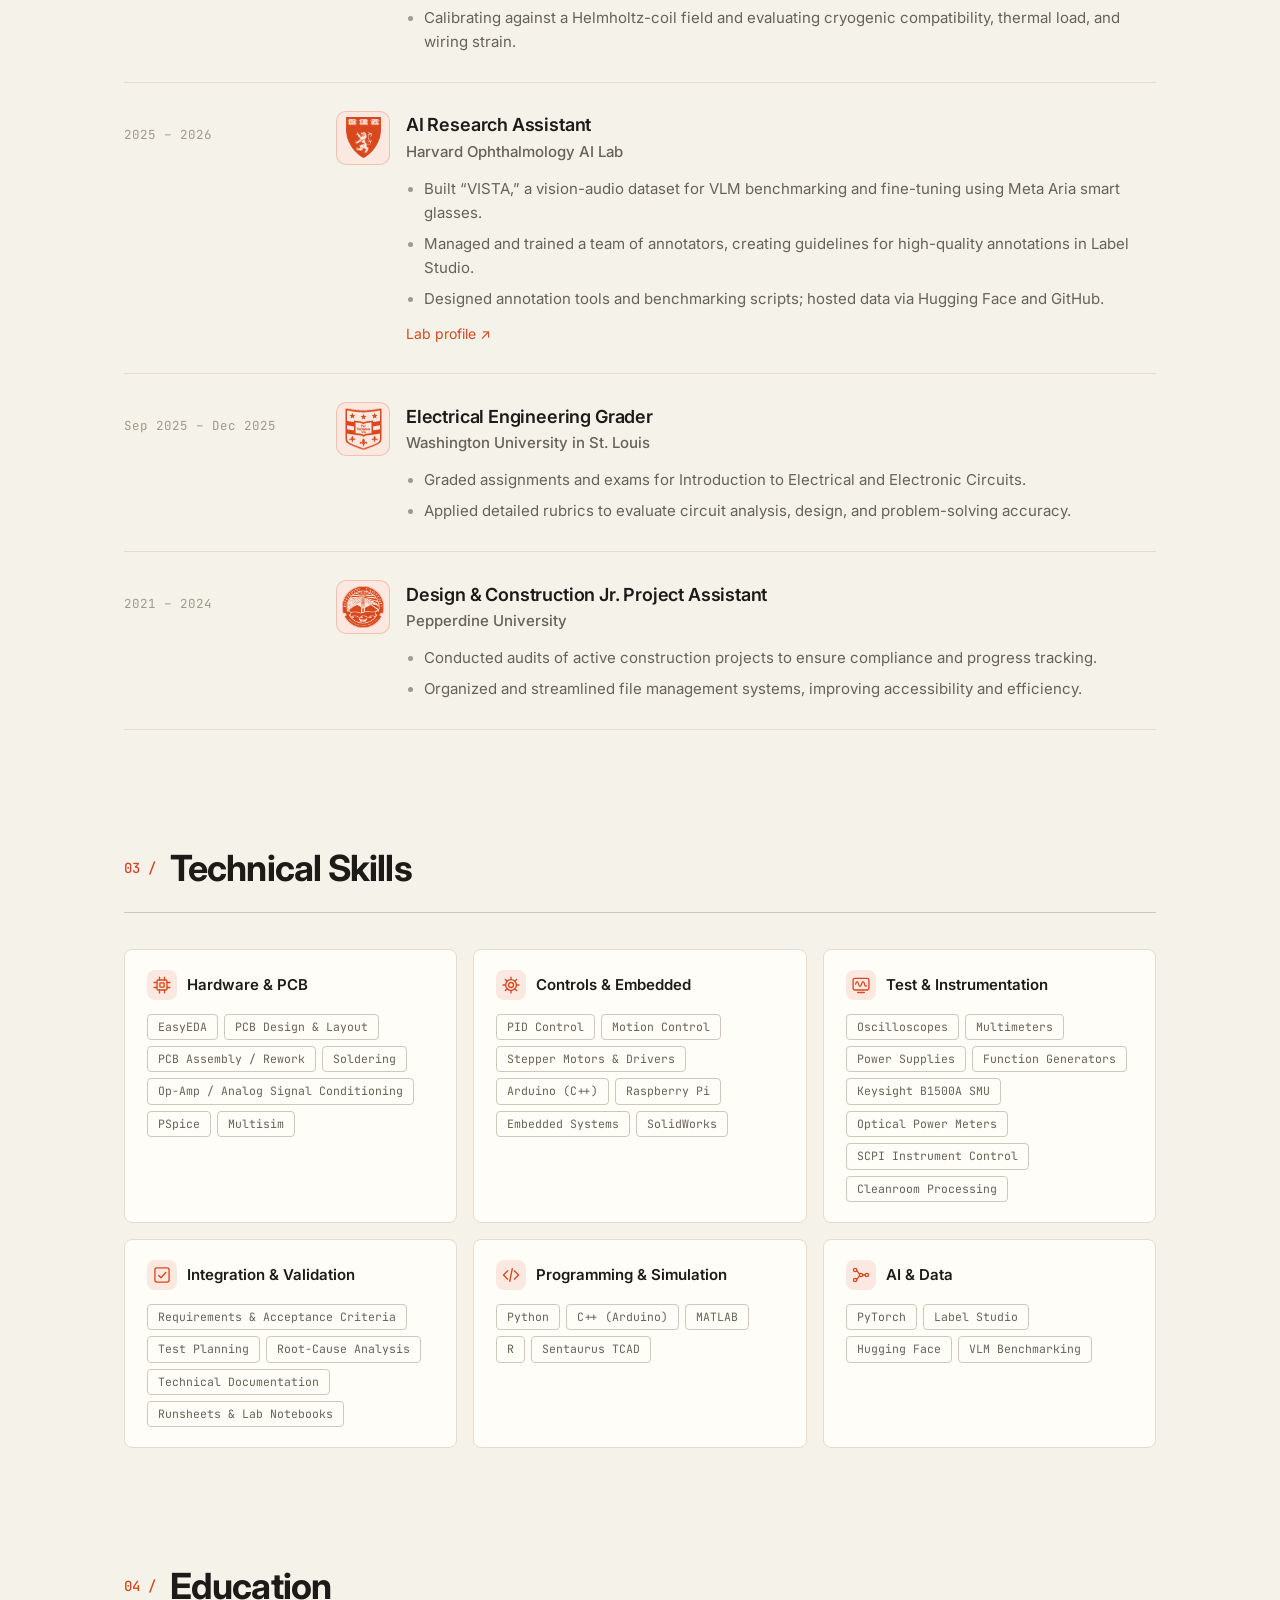
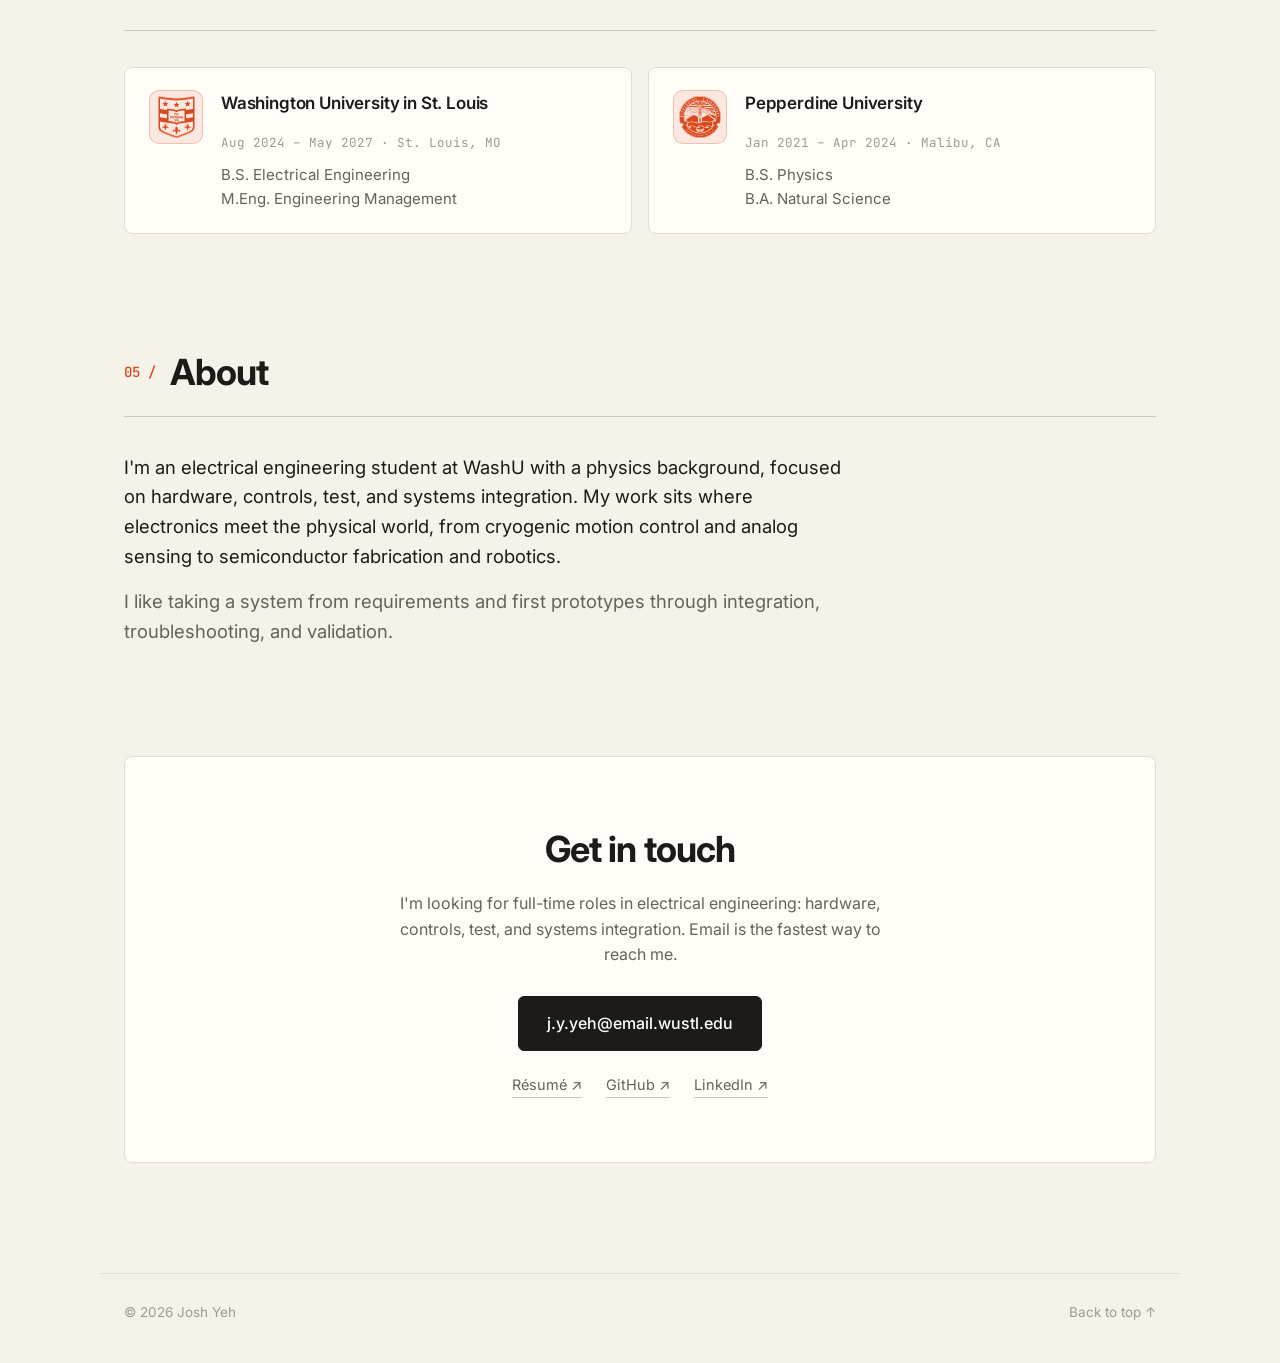
==== commit 3e329da9: "Availability date: July 2027 (hero pill and link preview card) Co-Authored-By: Claude Opus 5.5 <nore" ====
--- a/index.html
+++ b/index.html
@@ -46,7 +46,7 @@
     <!-- HERO -->
     <section class="hero" aria-labelledby="hero-name">
       <div class="hero-text reveal">
-        <p class="eyebrow">Open to full-time EE, controls, test &amp; systems integration roles · May 2027</p>
+        <p class="eyebrow">Open to full-time EE, controls, test &amp; systems integration roles · July 2027</p>
         <h1 id="hero-name">Josh Yeh</h1>
         <p class="hero-role">Electrical Engineer<span class="hero-focus">Hardware · Controls · Test · Systems Integration</span></p>
         <p class="hero-tagline">I build and validate electromechanical systems, from sensors and analog electronics to motion control and embedded software.</p>
